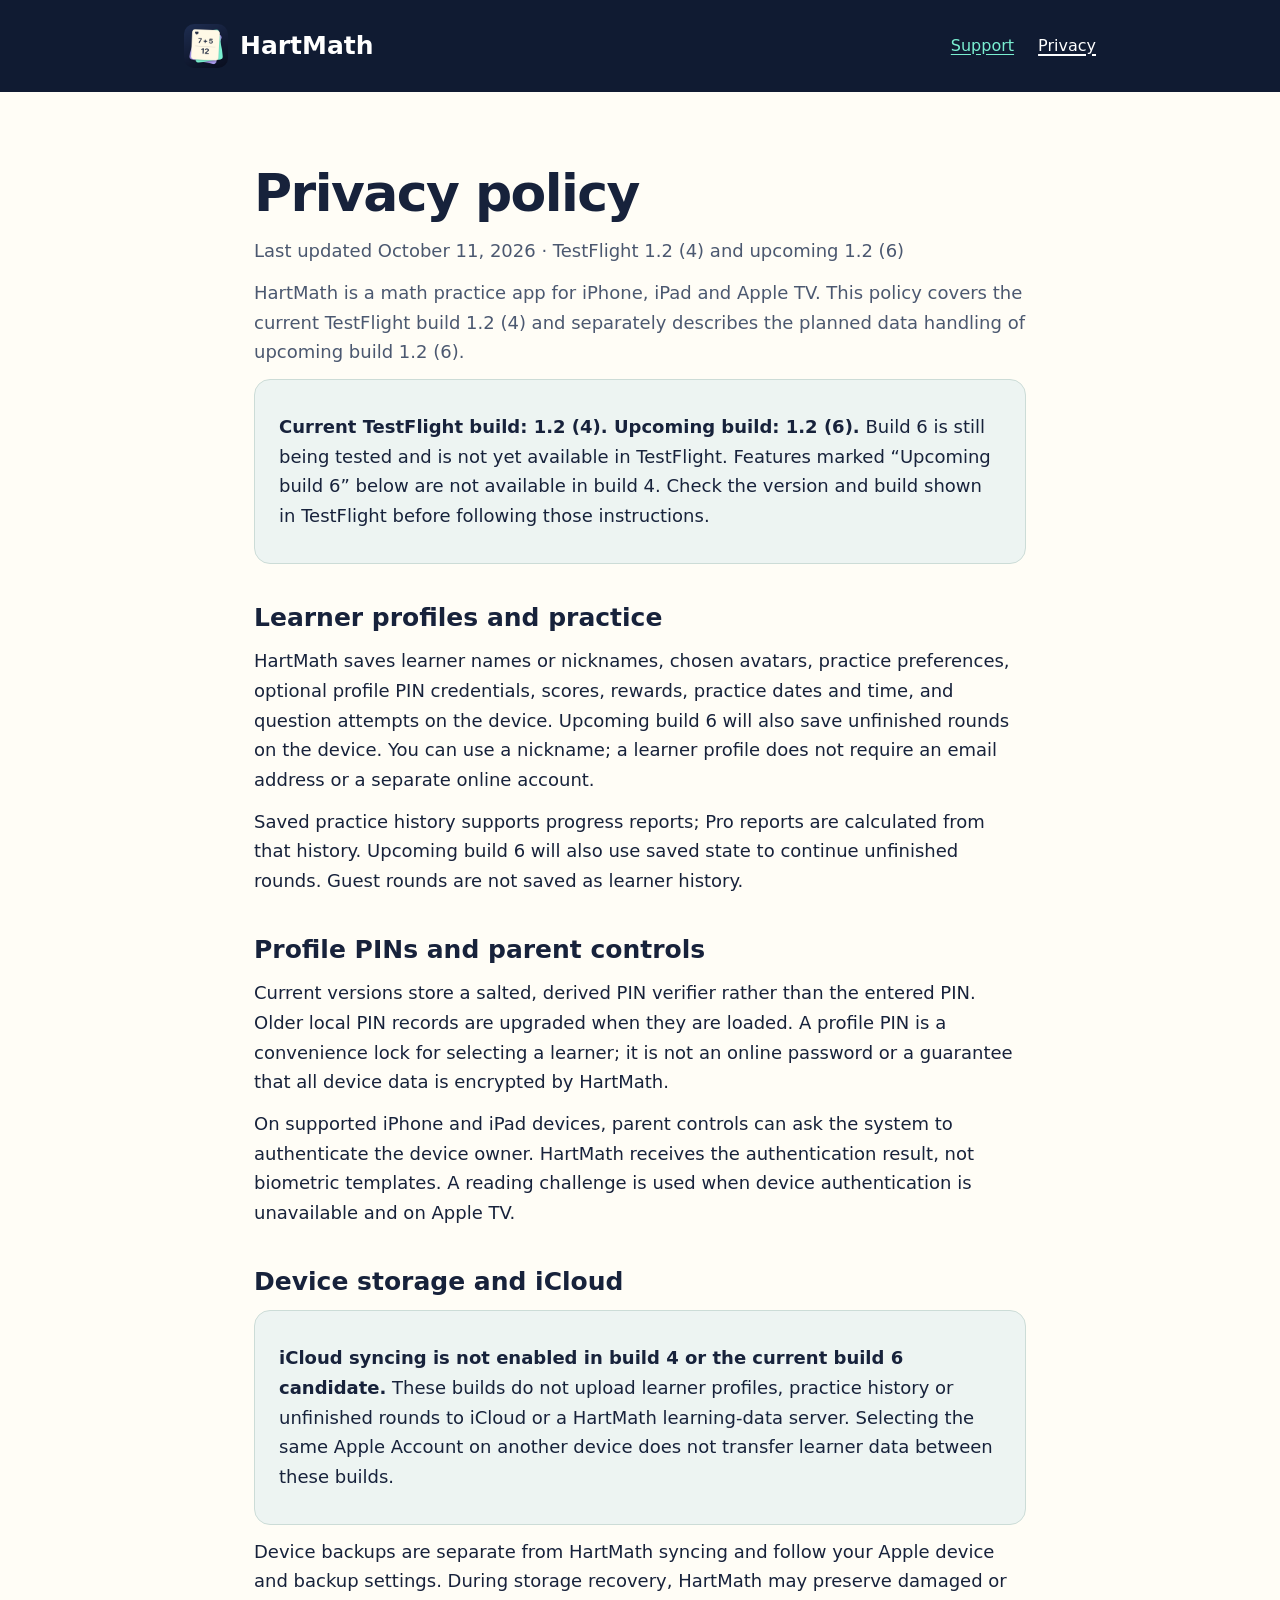
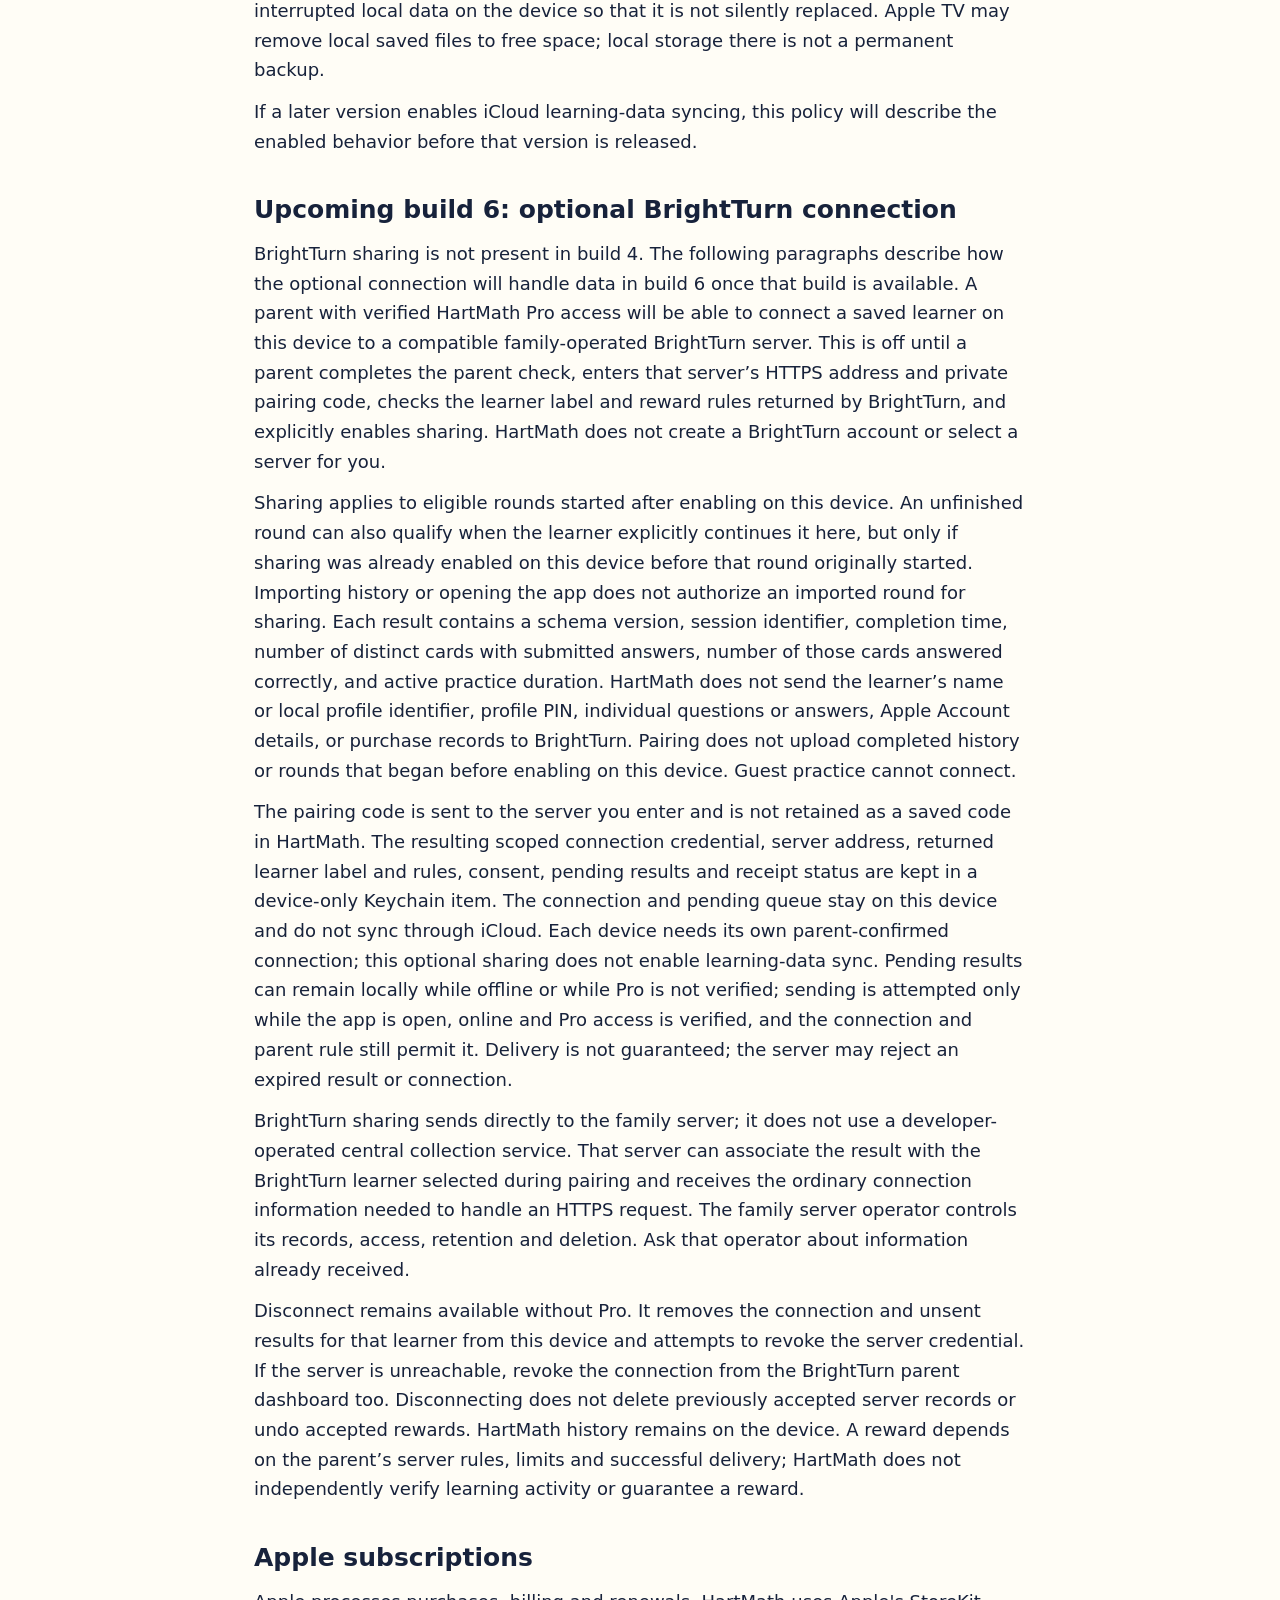
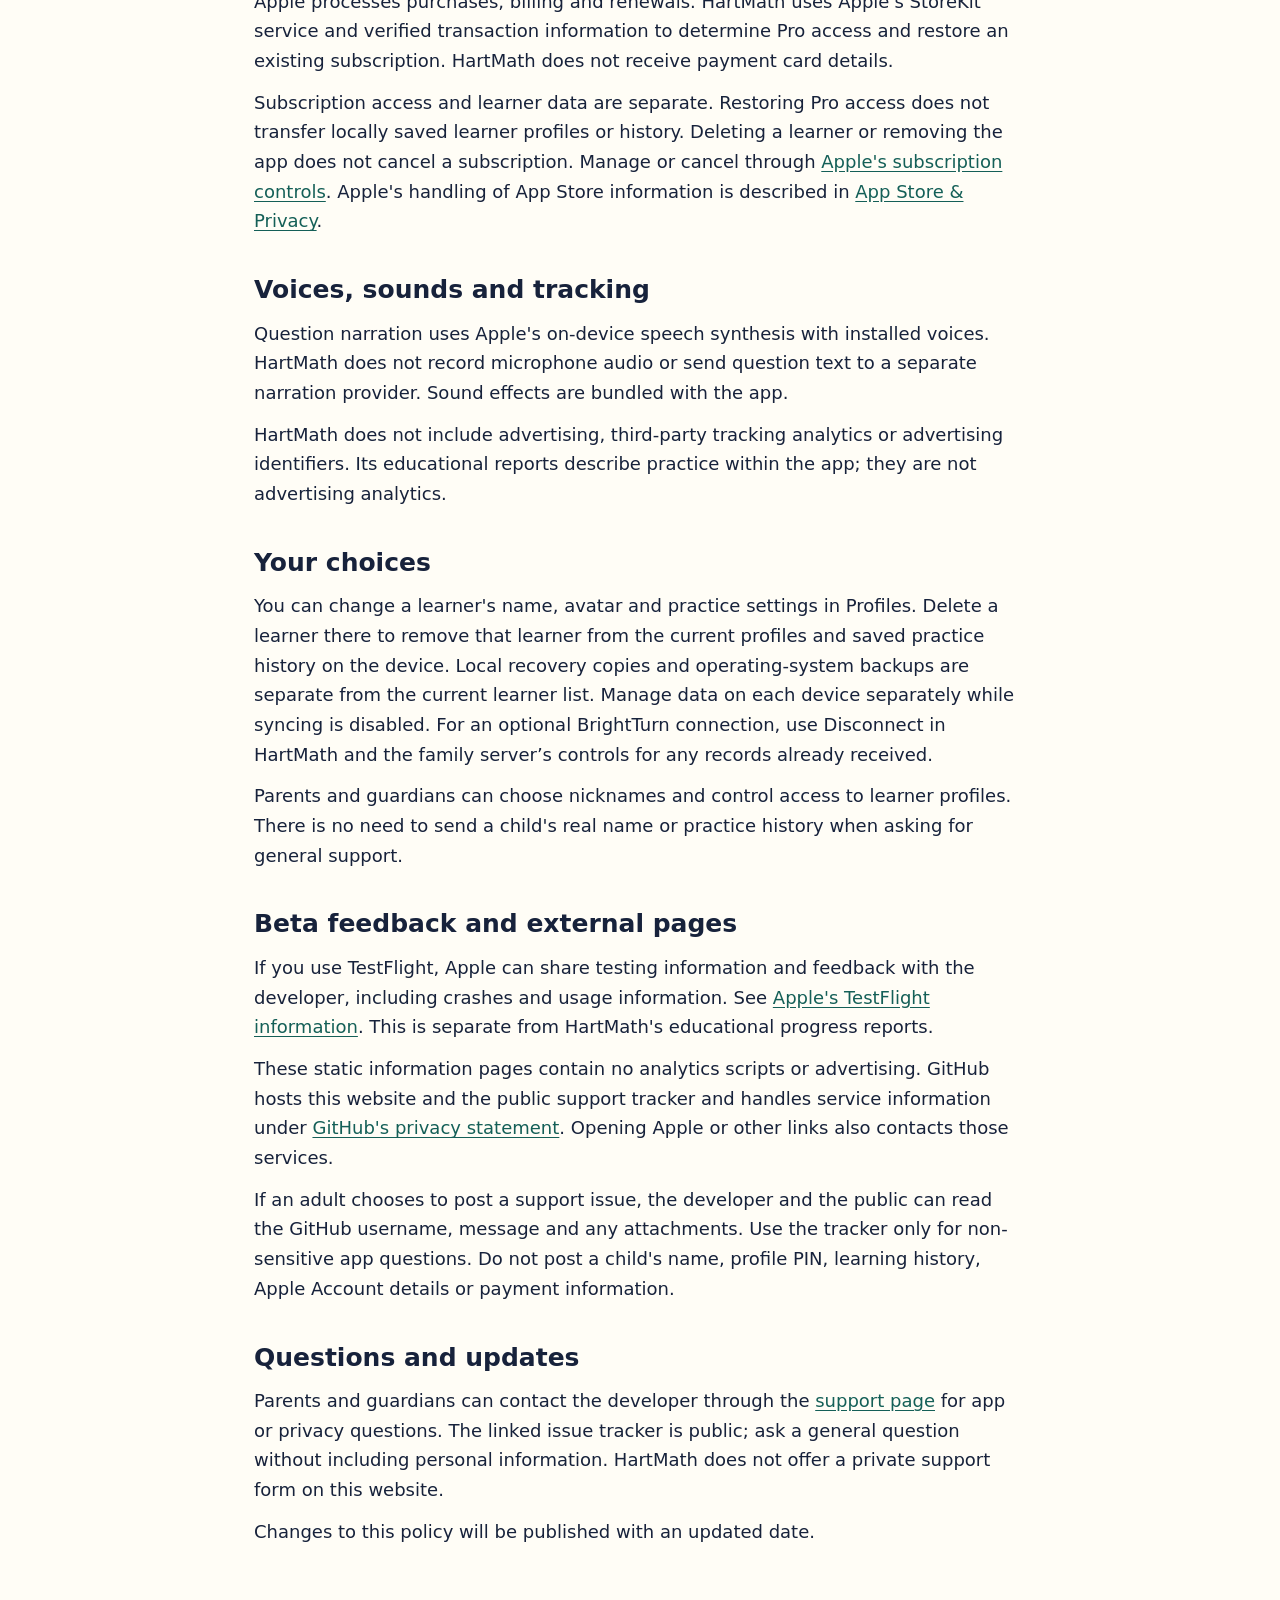
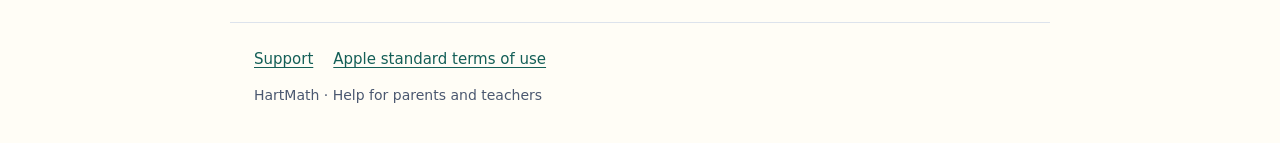
==== privacy/index.html @ 678c3671 "Document upcoming learning features and family BrightTurn sharing" ====
<!doctype html>
<html lang="en">
<head>
  <meta charset="utf-8">
  <meta name="viewport" content="width=device-width, initial-scale=1">
  <meta name="description" content="How HartMath handles learner profiles, practice history, optional profile PINs, Apple subscriptions, optional BrightTurn sharing and narration.">
  <title>Privacy policy · HartMath</title>
  <link rel="canonical" href="https://nahart86.github.io/HartMath-Support/privacy/">
  <link rel="stylesheet" href="../styles.css">
  <link rel="icon" href="../assets/hartmath-logo.png">
</head>
<body>
  <a class="skip" href="#main">Skip to content</a>
  <header><div class="header-inner">
    <a class="brand" href="../" aria-label="HartMath help home"><img src="../assets/hartmath-logo.png" alt="" width="44" height="44"><span>HartMath</span></a>
    <nav aria-label="Information"><a href="../support/">Support</a><a href="../privacy/" aria-current="page">Privacy</a></nav>
  </div></header>
  <main id="main">
    <h1>Privacy policy</h1>
    <p class="date">Last updated October 11, 2026 · TestFlight 1.2 (4) and upcoming 1.2 (6)</p>
    <p class="lede">HartMath is a math practice app for iPhone, iPad and Apple TV. This policy covers the current TestFlight build 1.2 (4) and separately describes the planned data handling of upcoming build 1.2 (6).</p>
    <div class="notice"><p><strong>Current TestFlight build: 1.2 (4). Upcoming build: 1.2 (6).</strong> Build 6 is still being tested and is not yet available in TestFlight. Features marked “Upcoming build 6” below are not available in build 4. Check the version and build shown in TestFlight before following those instructions.</p></div>

    <h2>Learner profiles and practice</h2>
    <p>HartMath saves learner names or nicknames, chosen avatars, practice preferences, optional profile PIN credentials, scores, rewards, practice dates and time, and question attempts on the device. Upcoming build 6 will also save unfinished rounds on the device. You can use a nickname; a learner profile does not require an email address or a separate online account.</p>
    <p>Saved practice history supports progress reports; Pro reports are calculated from that history. Upcoming build 6 will also use saved state to continue unfinished rounds. Guest rounds are not saved as learner history.</p>

    <h2>Profile PINs and parent controls</h2>
    <p>Current versions store a salted, derived PIN verifier rather than the entered PIN. Older local PIN records are upgraded when they are loaded. A profile PIN is a convenience lock for selecting a learner; it is not an online password or a guarantee that all device data is encrypted by HartMath.</p>
    <p>On supported iPhone and iPad devices, parent controls can ask the system to authenticate the device owner. HartMath receives the authentication result, not biometric templates. A reading challenge is used when device authentication is unavailable and on Apple TV.</p>

    <h2>Device storage and iCloud</h2>
    <div class="notice"><p><strong>iCloud syncing is not enabled in build 4 or the current build 6 candidate.</strong> These builds do not upload learner profiles, practice history or unfinished rounds to iCloud or a HartMath learning-data server. Selecting the same Apple Account on another device does not transfer learner data between these builds.</p></div>
    <p>Device backups are separate from HartMath syncing and follow your Apple device and backup settings. During storage recovery, HartMath may preserve damaged or interrupted local data on the device so that it is not silently replaced. Apple TV may remove local saved files to free space; local storage there is not a permanent backup.</p>
    <p>If a later version enables iCloud learning-data syncing, this policy will describe the enabled behavior before that version is released.</p>

    <h2>Upcoming build 6: optional BrightTurn connection</h2>
    <p>BrightTurn sharing is not present in build 4. The following paragraphs describe how the optional connection will handle data in build 6 once that build is available. A parent with verified HartMath Pro access will be able to connect a saved learner on this device to a compatible family-operated BrightTurn server. This is off until a parent completes the parent check, enters that server’s HTTPS address and private pairing code, checks the learner label and reward rules returned by BrightTurn, and explicitly enables sharing. HartMath does not create a BrightTurn account or select a server for you.</p>
    <p>Sharing applies to eligible rounds started after enabling on this device. An unfinished round can also qualify when the learner explicitly continues it here, but only if sharing was already enabled on this device before that round originally started. Importing history or opening the app does not authorize an imported round for sharing. Each result contains a schema version, session identifier, completion time, number of distinct cards with submitted answers, number of those cards answered correctly, and active practice duration. HartMath does not send the learner’s name or local profile identifier, profile PIN, individual questions or answers, Apple Account details, or purchase records to BrightTurn. Pairing does not upload completed history or rounds that began before enabling on this device. Guest practice cannot connect.</p>
    <p>The pairing code is sent to the server you enter and is not retained as a saved code in HartMath. The resulting scoped connection credential, server address, returned learner label and rules, consent, pending results and receipt status are kept in a device-only Keychain item. The connection and pending queue stay on this device and do not sync through iCloud. Each device needs its own parent-confirmed connection; this optional sharing does not enable learning-data sync. Pending results can remain locally while offline or while Pro is not verified; sending is attempted only while the app is open, online and Pro access is verified, and the connection and parent rule still permit it. Delivery is not guaranteed; the server may reject an expired result or connection.</p>
    <p>BrightTurn sharing sends directly to the family server; it does not use a developer-operated central collection service. That server can associate the result with the BrightTurn learner selected during pairing and receives the ordinary connection information needed to handle an HTTPS request. The family server operator controls its records, access, retention and deletion. Ask that operator about information already received.</p>
    <p>Disconnect remains available without Pro. It removes the connection and unsent results for that learner from this device and attempts to revoke the server credential. If the server is unreachable, revoke the connection from the BrightTurn parent dashboard too. Disconnecting does not delete previously accepted server records or undo accepted rewards. HartMath history remains on the device. A reward depends on the parent’s server rules, limits and successful delivery; HartMath does not independently verify learning activity or guarantee a reward.</p>

    <h2>Apple subscriptions</h2>
    <p>Apple processes purchases, billing and renewals. HartMath uses Apple's StoreKit service and verified transaction information to determine Pro access and restore an existing subscription. HartMath does not receive payment card details.</p>
    <p>Subscription access and learner data are separate. Restoring Pro access does not transfer locally saved learner profiles or history. Deleting a learner or removing the app does not cancel a subscription. Manage or cancel through <a href="https://support.apple.com/en-us/118428">Apple's subscription controls</a>. Apple's handling of App Store information is described in <a href="https://www.apple.com/legal/privacy/data/en/app-store/">App Store &amp; Privacy</a>.</p>

    <h2>Voices, sounds and tracking</h2>
    <p>Question narration uses Apple's on-device speech synthesis with installed voices. HartMath does not record microphone audio or send question text to a separate narration provider. Sound effects are bundled with the app.</p>
    <p>HartMath does not include advertising, third-party tracking analytics or advertising identifiers. Its educational reports describe practice within the app; they are not advertising analytics.</p>

    <h2>Your choices</h2>
    <p>You can change a learner's name, avatar and practice settings in Profiles. Delete a learner there to remove that learner from the current profiles and saved practice history on the device. Local recovery copies and operating-system backups are separate from the current learner list. Manage data on each device separately while syncing is disabled. For an optional BrightTurn connection, use Disconnect in HartMath and the family server’s controls for any records already received.</p>
    <p>Parents and guardians can choose nicknames and control access to learner profiles. There is no need to send a child's real name or practice history when asking for general support.</p>

    <h2>Beta feedback and external pages</h2>
    <p>If you use TestFlight, Apple can share testing information and feedback with the developer, including crashes and usage information. See <a href="https://testflight.apple.com/">Apple's TestFlight information</a>. This is separate from HartMath's educational progress reports.</p>
    <p>These static information pages contain no analytics scripts or advertising. GitHub hosts this website and the public support tracker and handles service information under <a href="https://docs.github.com/en/site-policy/privacy-policies/github-general-privacy-statement">GitHub's privacy statement</a>. Opening Apple or other links also contacts those services.</p>
    <p>If an adult chooses to post a support issue, the developer and the public can read the GitHub username, message and any attachments. Use the tracker only for non-sensitive app questions. Do not post a child's name, profile PIN, learning history, Apple Account details or payment information.</p>

    <h2>Questions and updates</h2>
    <p>Parents and guardians can contact the developer through the <a href="../support/#contact">support page</a> for app or privacy questions. The linked issue tracker is public; ask a general question without including personal information. HartMath does not offer a private support form on this website.</p>
    <p>Changes to this policy will be published with an updated date.</p>
  </main>
  <footer><a href="../support/">Support</a><a href="https://www.apple.com/legal/internet-services/itunes/dev/stdeula/">Apple standard terms of use</a><p>HartMath · Help for parents and teachers</p></footer>
</body>
</html>
---- styles.css ----
:root{color-scheme:light;--ink:#17223b;--muted:#4b5870;--paper:#fffdf6;--line:#dde3ec;--navy:#101b32;--mint:#7aefd1}
*{box-sizing:border-box}body{margin:0;background:var(--paper);color:var(--ink);font:18px/1.65 system-ui,-apple-system,BlinkMacSystemFont,"Segoe UI",sans-serif}a{color:#145f57;text-underline-offset:.18em}a:hover{text-decoration-thickness:2px}a:focus-visible{outline:3px solid #7250b4;outline-offset:5px;border-radius:3px}.skip{position:absolute;left:1rem;top:-6rem}.skip:focus{top:1rem;z-index:2;background:white;padding:.7rem}header{background:var(--navy);color:white}.header-inner{max-width:960px;margin:auto;padding:24px;display:flex;align-items:center;justify-content:space-between;gap:24px;flex-wrap:wrap}.brand{display:inline-flex;align-items:center;gap:12px;color:white;text-decoration:none;font-weight:750;font-size:25px}.brand img{width:44px;height:44px;border-radius:10px}nav{display:flex;gap:24px}nav a{color:var(--mint);font-size:16px}main{max-width:820px;margin:auto;padding:40px 24px 64px}.date,.lede{color:var(--muted)}h1{font-size:clamp(34px,7vw,52px);line-height:1.12;letter-spacing:-.03em;margin:32px 0 14px}h2{font-size:25px;line-height:1.3;margin:38px 0 12px}h3{font-size:20px;line-height:1.4;margin:28px 0 10px}p{margin:12px 0}li{margin:8px 0}ul,ol{padding-left:24px}.notice{padding:20px 24px;background:#edf4f2;border:1px solid #ccdcd7;border-radius:16px}.contact{border:1px solid #ccdcd7;background:#edf4f2;padding:24px;border-radius:18px;margin:32px 0 40px;scroll-margin-top:24px}.contact h2{margin-top:0}footer{border-top:1px solid var(--line);max-width:820px;margin:auto;padding:24px;color:var(--muted);font-size:15px}footer a{margin-right:20px}@media(max-width:500px){body{font-size:17px}.header-inner{padding:20px}main{padding:24px 20px 48px}nav{gap:18px}.notice,.contact{padding:16px}h2{font-size:23px}}@media print{header,nav,.skip{display:none}body{background:white;color:black}main{padding:0;max-width:none}a{color:black}.draft{border:2px solid black}h2{break-after:avoid}p,li{orphans:3;widows:3}}

.eyebrow{text-transform:uppercase;letter-spacing:.1em;font-size:13px;font-weight:750;color:#36665e;margin:0 0 12px}.button{display:inline-block;background:#145f57;color:#fff;text-decoration:none;font-weight:650;padding:12px 18px;border-radius:12px}.button:hover{background:#0a4a43}.card-grid{display:grid;grid-template-columns:repeat(2,minmax(0,1fr));gap:20px;margin:36px 0}.link-card{display:flex;flex-direction:column;gap:14px;border:1px solid var(--line);border-radius:20px;padding:24px;background:#fff;color:var(--ink);text-decoration:none}.link-card:hover{border-color:#145f57;box-shadow:0 4px 18px #101b320a}.card-title{font-size:25px;line-height:1.2;font-weight:750}.card-link{margin-top:auto;color:#145f57;font-weight:650}.notice h2{margin-top:0}footer p{font-size:14px}nav a[aria-current=page]{color:#fff;text-decoration-thickness:2px}@media(max-width:600px){.card-grid{grid-template-columns:1fr}.card-title{font-size:23px}.brand{font-size:23px}.link-card{padding:22px}}
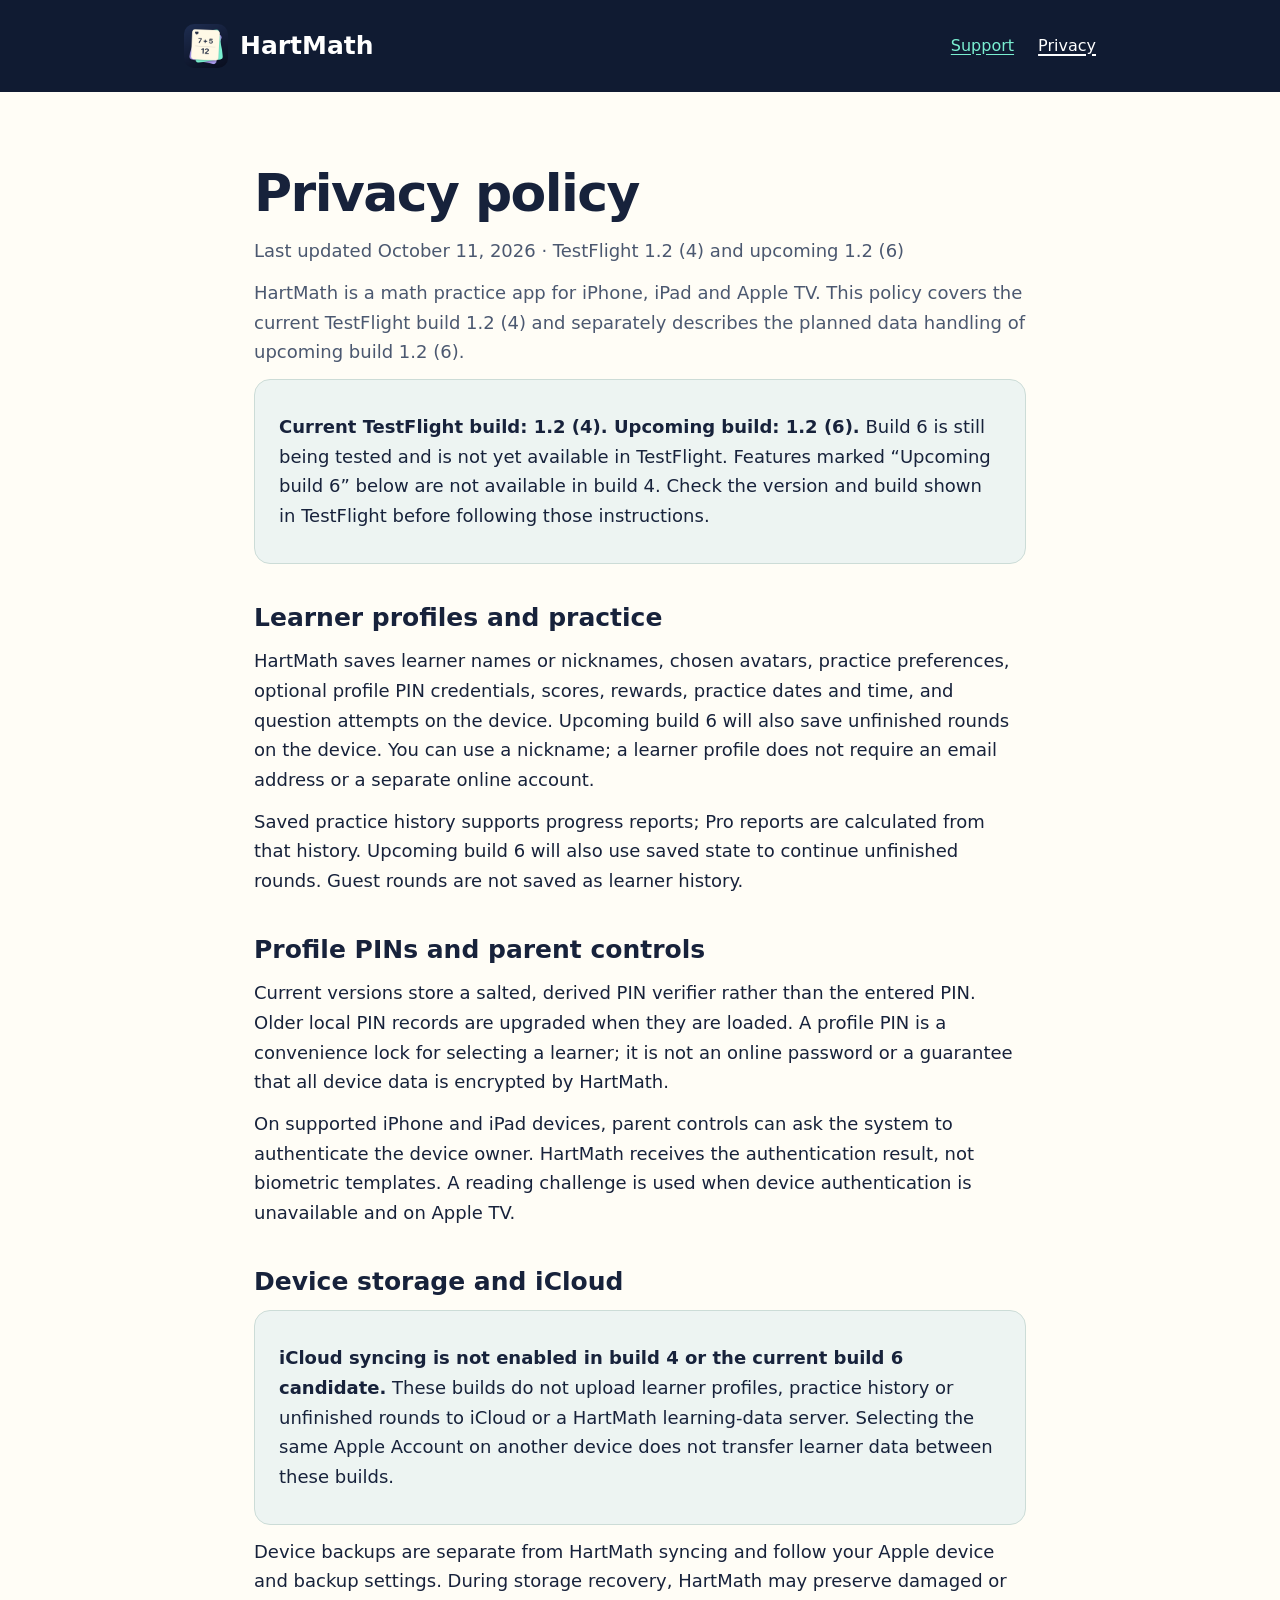
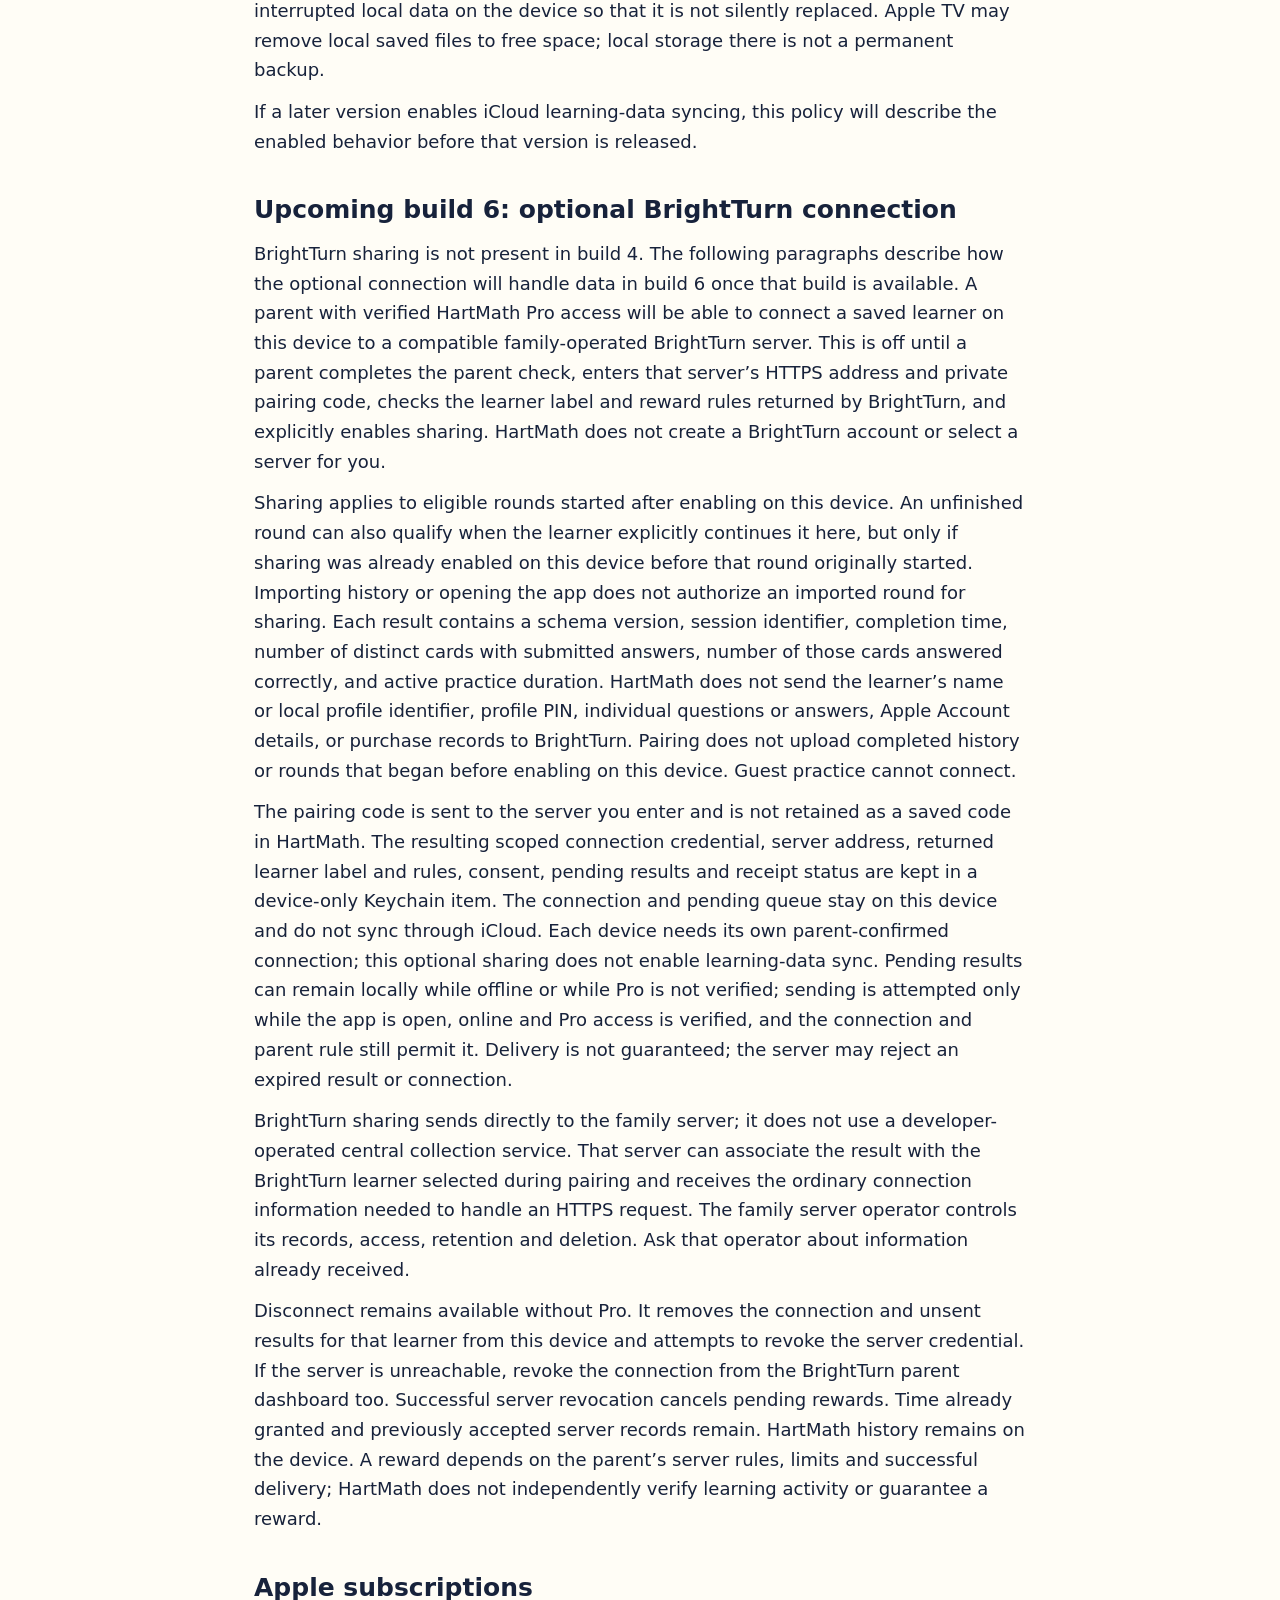
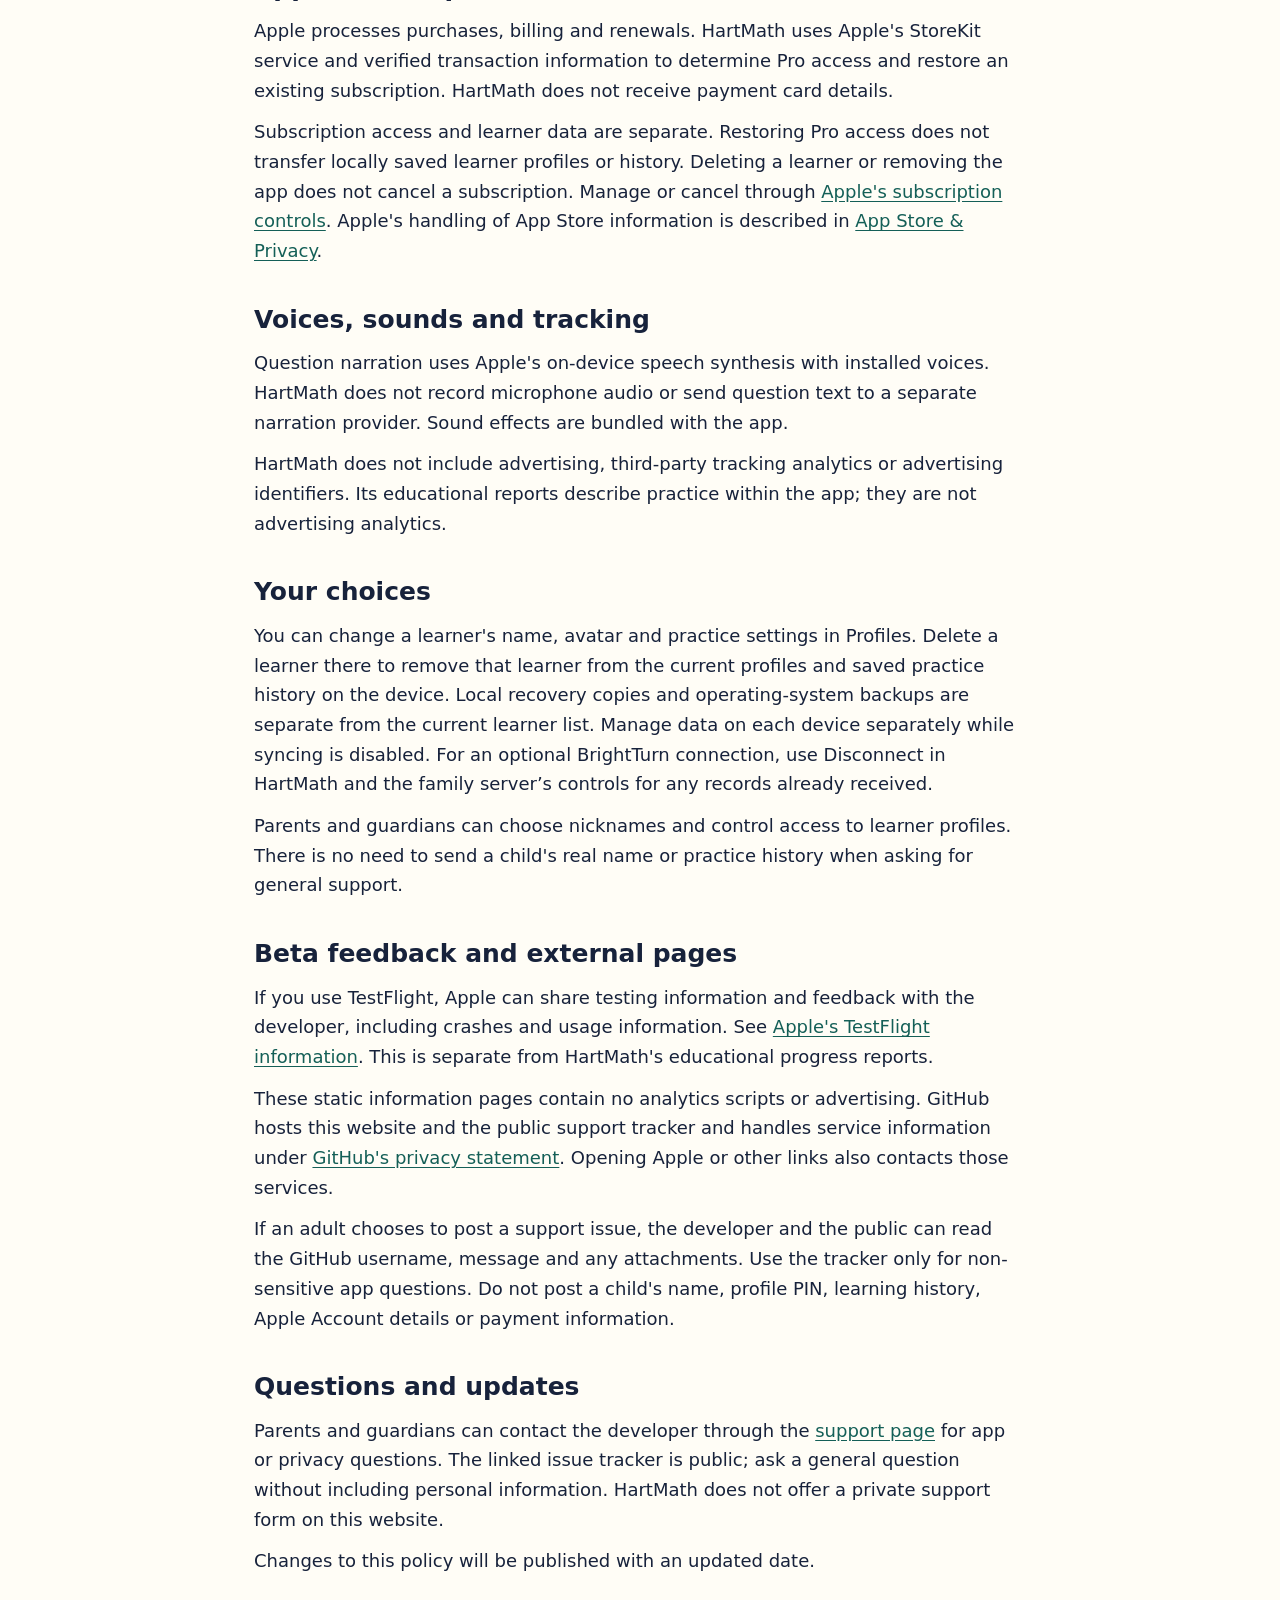
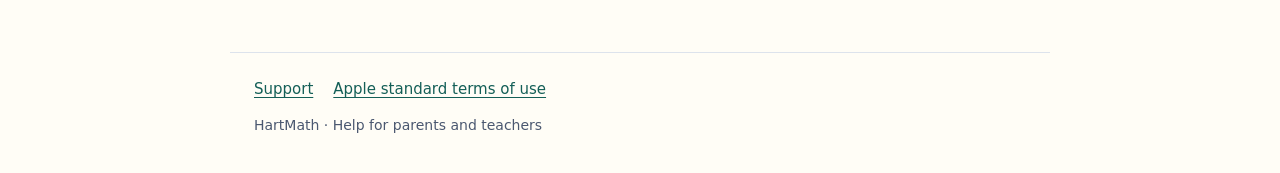
==== commit c60be086: "Clarify pending reward cancellation and retained history" ====
--- a/privacy/index.html
+++ b/privacy/index.html
@@ -39,7 +39,7 @@
     <p>Sharing applies to eligible rounds started after enabling on this device. An unfinished round can also qualify when the learner explicitly continues it here, but only if sharing was already enabled on this device before that round originally started. Importing history or opening the app does not authorize an imported round for sharing. Each result contains a schema version, session identifier, completion time, number of distinct cards with submitted answers, number of those cards answered correctly, and active practice duration. HartMath does not send the learner’s name or local profile identifier, profile PIN, individual questions or answers, Apple Account details, or purchase records to BrightTurn. Pairing does not upload completed history or rounds that began before enabling on this device. Guest practice cannot connect.</p>
     <p>The pairing code is sent to the server you enter and is not retained as a saved code in HartMath. The resulting scoped connection credential, server address, returned learner label and rules, consent, pending results and receipt status are kept in a device-only Keychain item. The connection and pending queue stay on this device and do not sync through iCloud. Each device needs its own parent-confirmed connection; this optional sharing does not enable learning-data sync. Pending results can remain locally while offline or while Pro is not verified; sending is attempted only while the app is open, online and Pro access is verified, and the connection and parent rule still permit it. Delivery is not guaranteed; the server may reject an expired result or connection.</p>
     <p>BrightTurn sharing sends directly to the family server; it does not use a developer-operated central collection service. That server can associate the result with the BrightTurn learner selected during pairing and receives the ordinary connection information needed to handle an HTTPS request. The family server operator controls its records, access, retention and deletion. Ask that operator about information already received.</p>
-    <p>Disconnect remains available without Pro. It removes the connection and unsent results for that learner from this device and attempts to revoke the server credential. If the server is unreachable, revoke the connection from the BrightTurn parent dashboard too. Disconnecting does not delete previously accepted server records or undo accepted rewards. HartMath history remains on the device. A reward depends on the parent’s server rules, limits and successful delivery; HartMath does not independently verify learning activity or guarantee a reward.</p>
+    <p>Disconnect remains available without Pro. It removes the connection and unsent results for that learner from this device and attempts to revoke the server credential. If the server is unreachable, revoke the connection from the BrightTurn parent dashboard too. Successful server revocation cancels pending rewards. Time already granted and previously accepted server records remain. HartMath history remains on the device. A reward depends on the parent’s server rules, limits and successful delivery; HartMath does not independently verify learning activity or guarantee a reward.</p>
 
     <h2>Apple subscriptions</h2>
     <p>Apple processes purchases, billing and renewals. HartMath uses Apple's StoreKit service and verified transaction information to determine Pro access and restore an existing subscription. HartMath does not receive payment card details.</p>
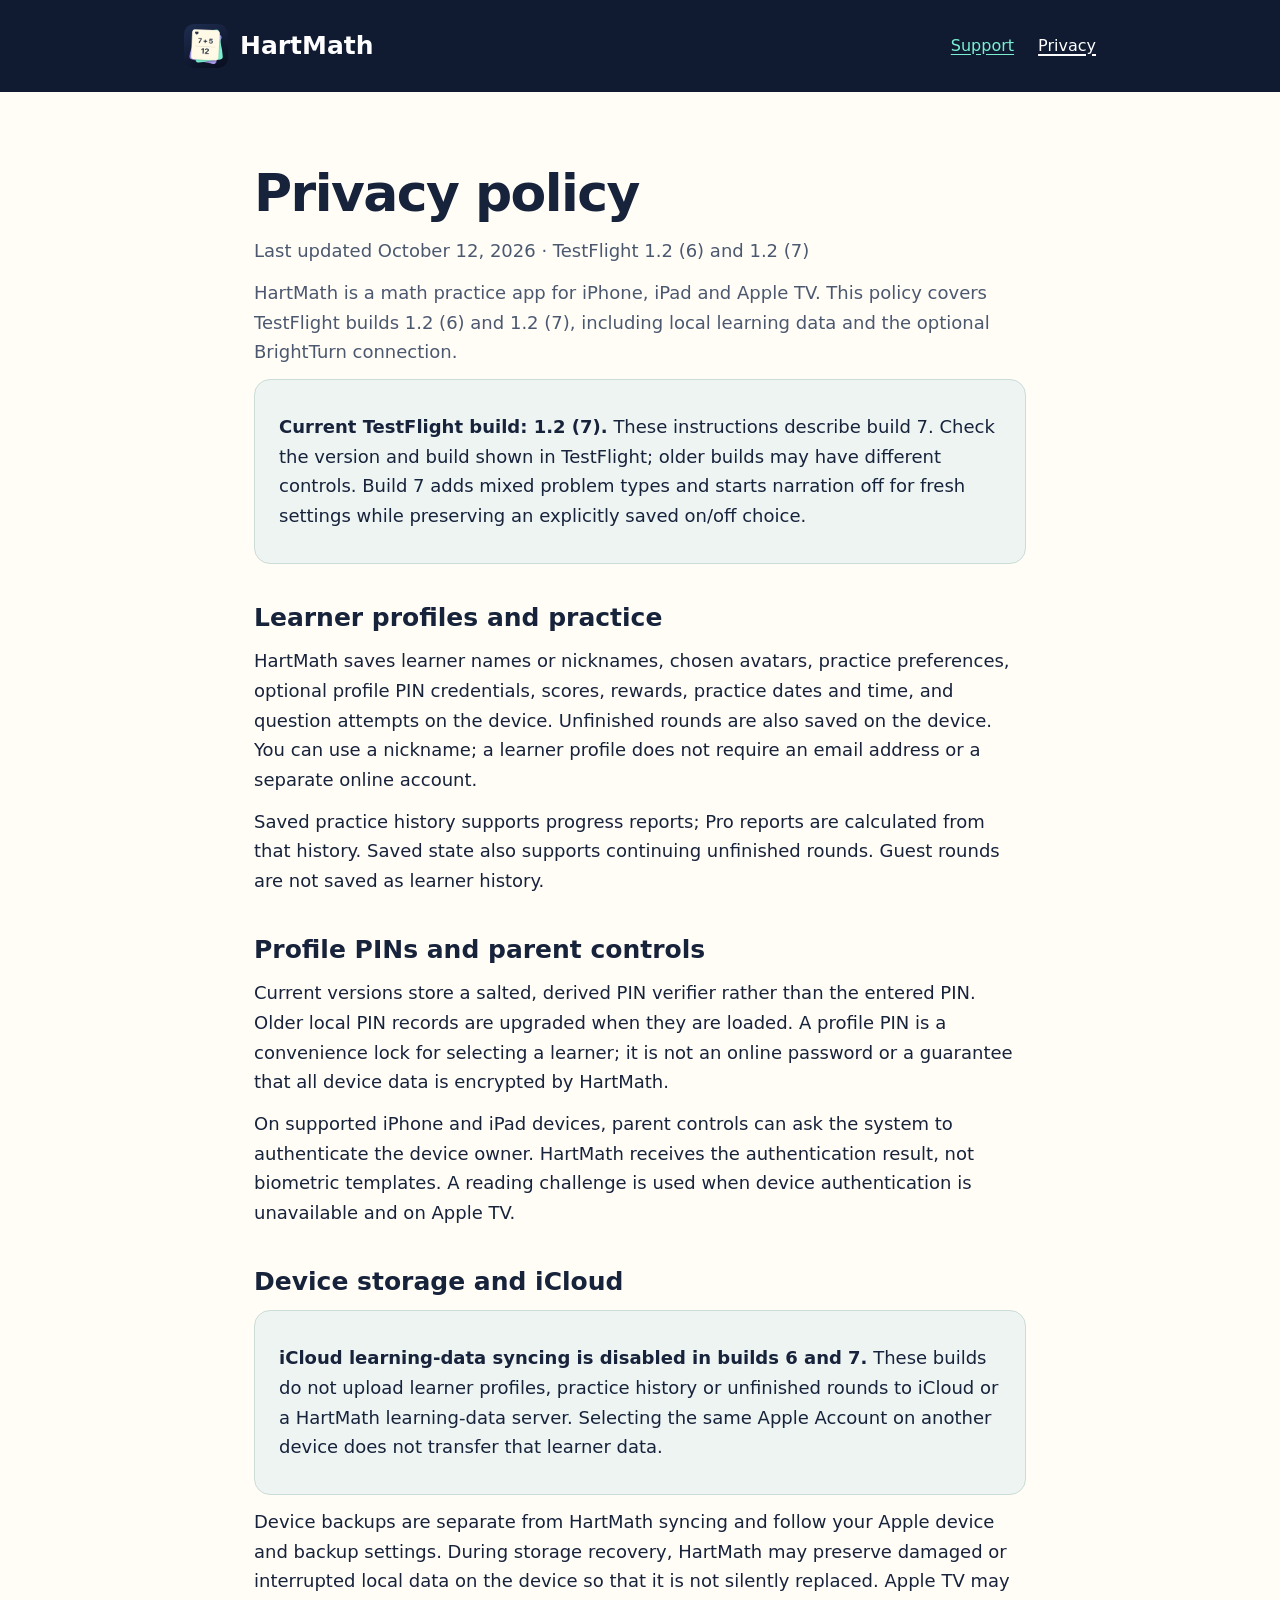
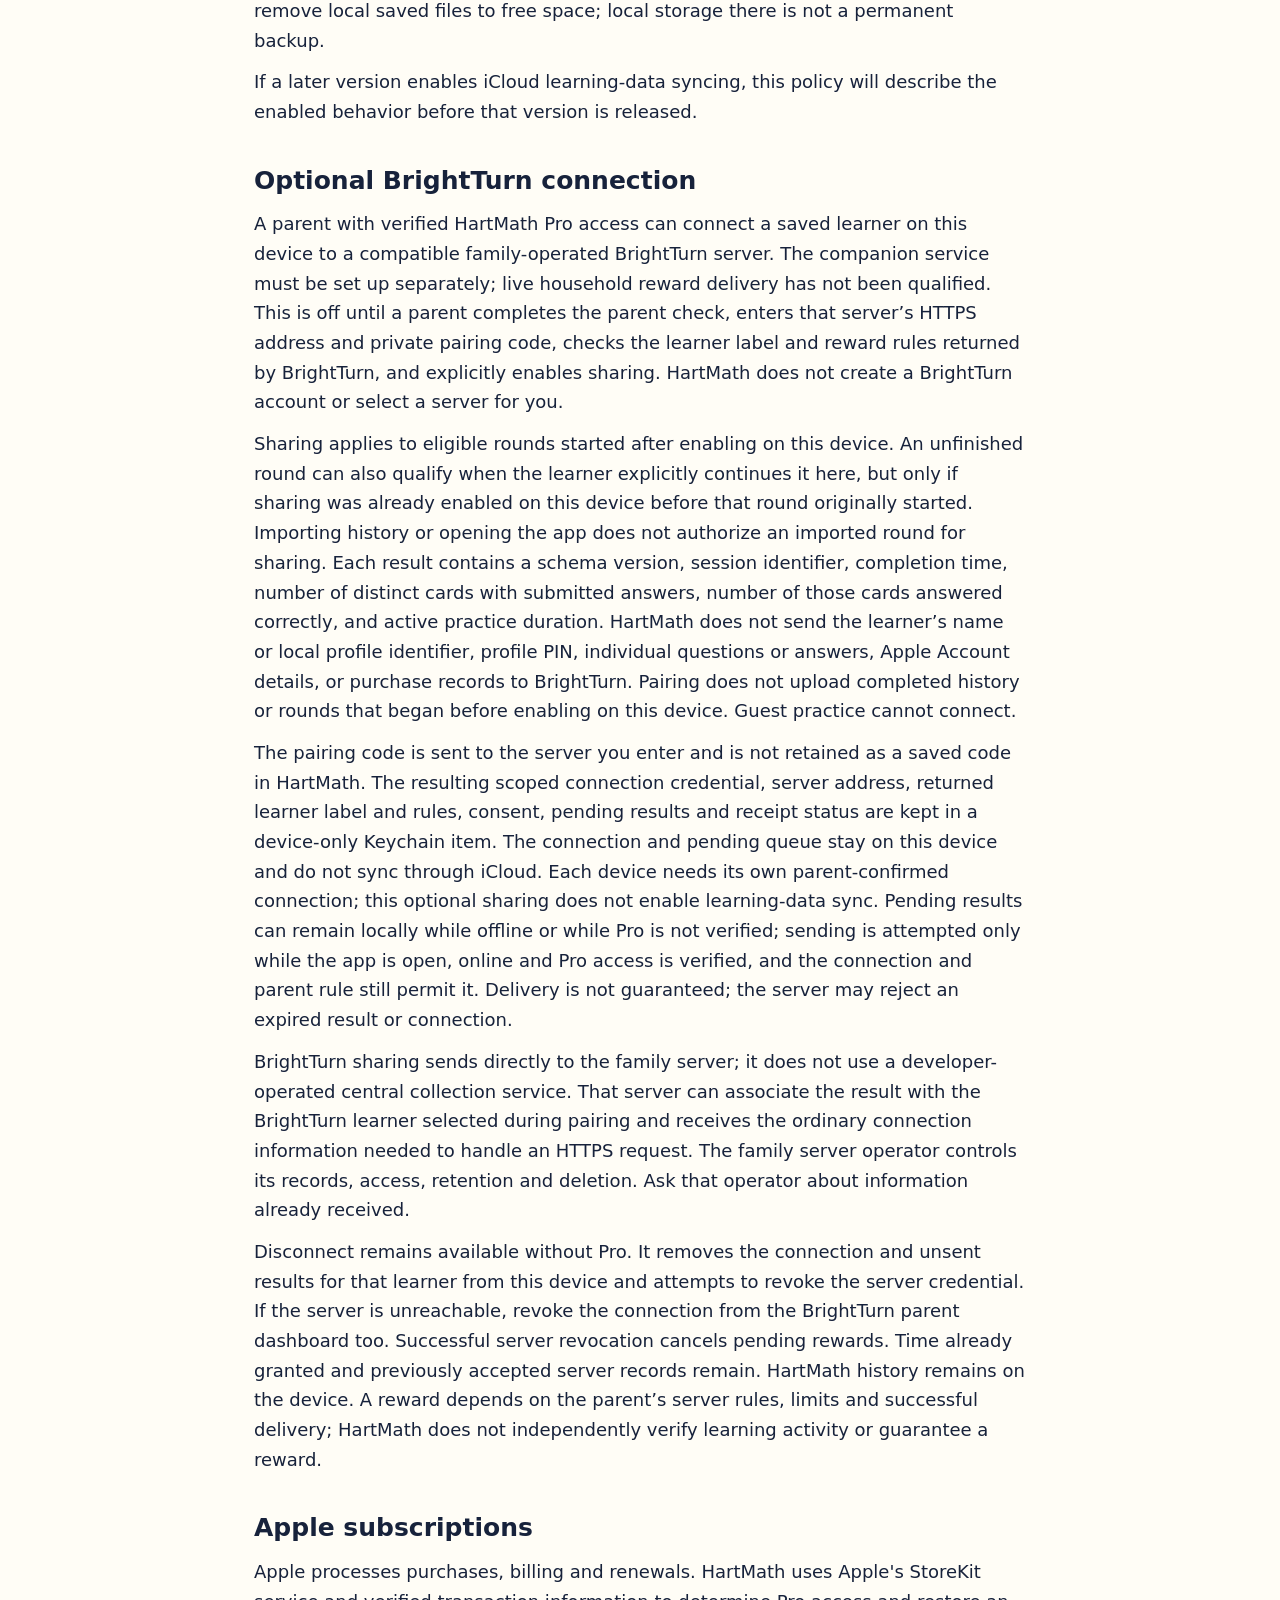
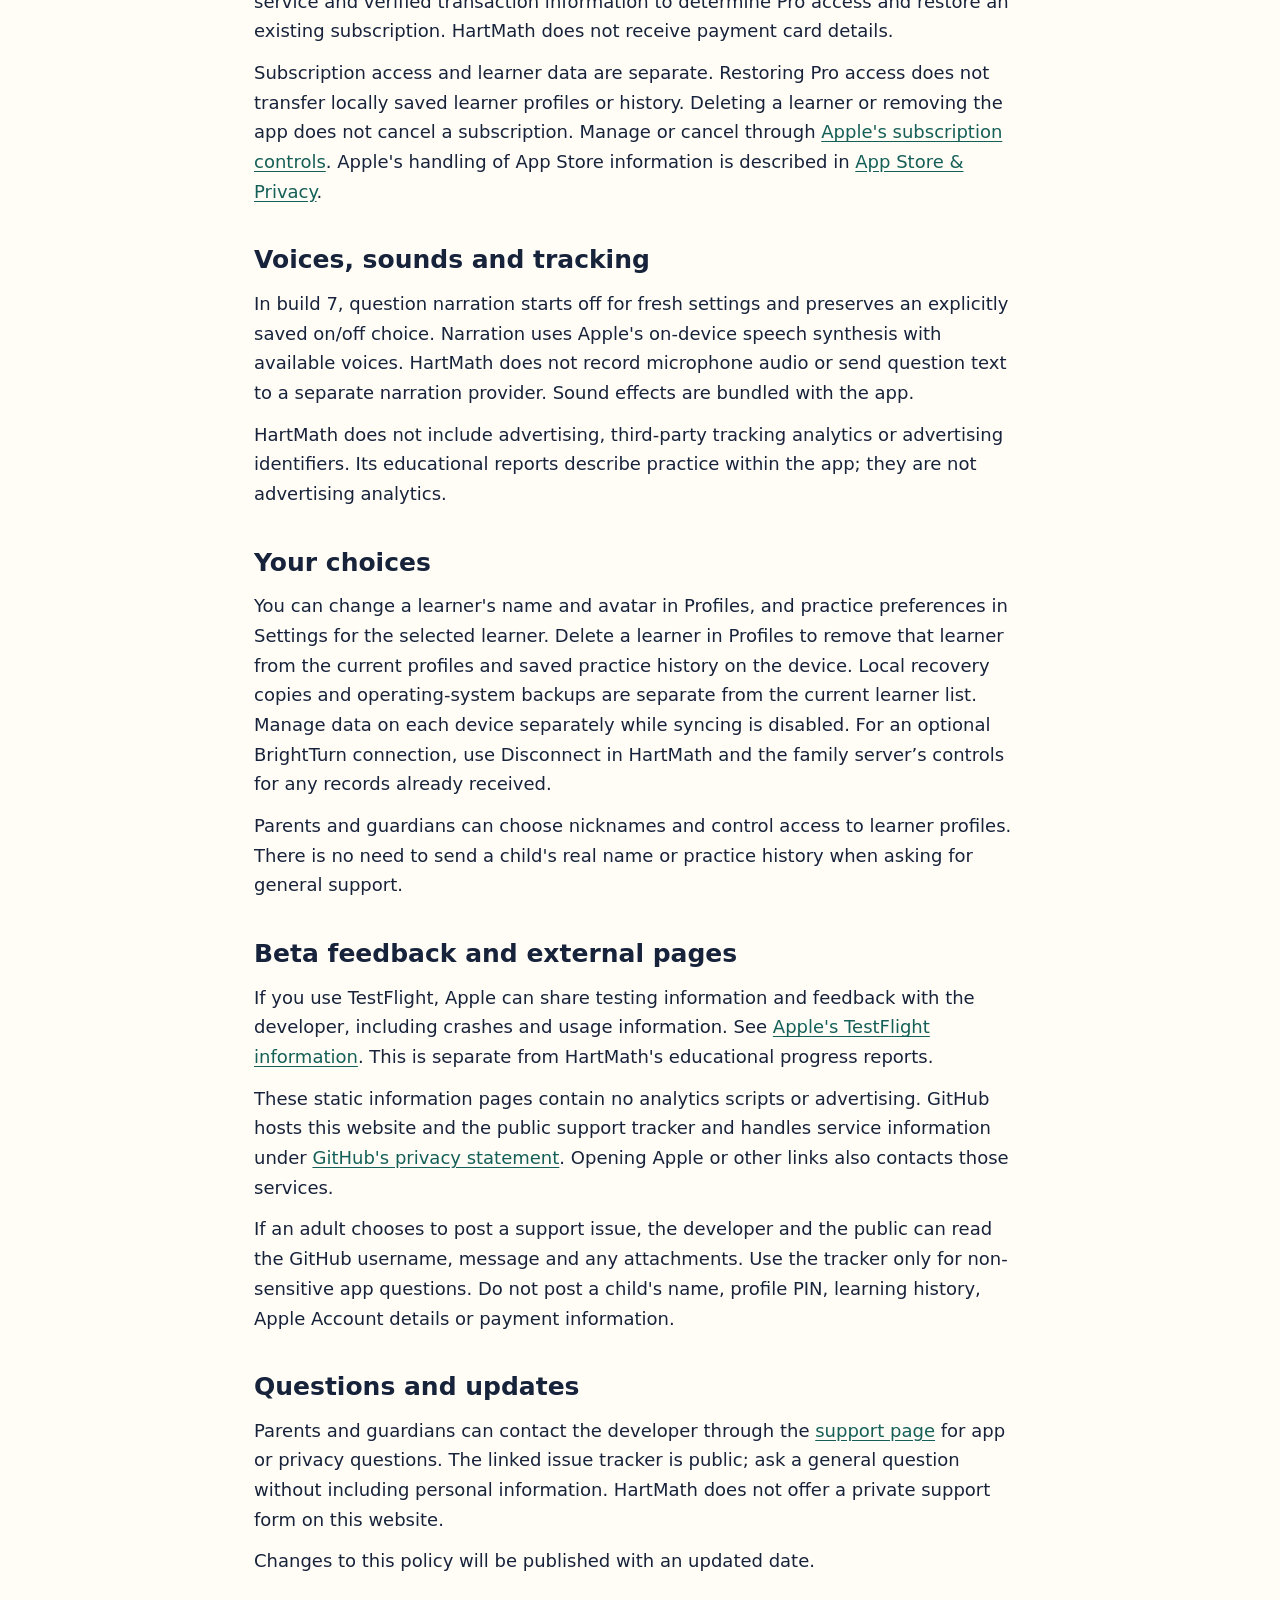
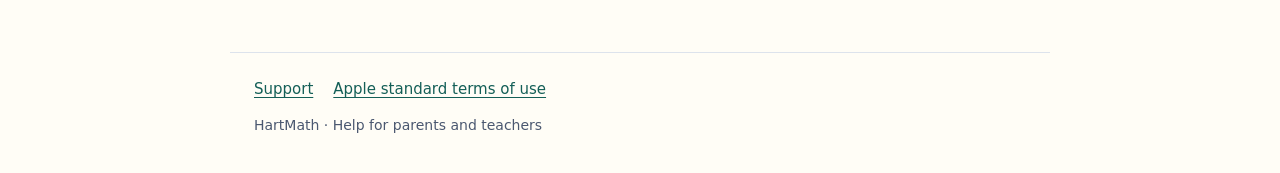
==== commit e4718297: "Update support and privacy for HartMath build 7" ====
--- a/privacy/index.html
+++ b/privacy/index.html
@@ -17,25 +17,25 @@
   </div></header>
   <main id="main">
     <h1>Privacy policy</h1>
-    <p class="date">Last updated October 11, 2026 · TestFlight 1.2 (4) and upcoming 1.2 (6)</p>
-    <p class="lede">HartMath is a math practice app for iPhone, iPad and Apple TV. This policy covers the current TestFlight build 1.2 (4) and separately describes the planned data handling of upcoming build 1.2 (6).</p>
-    <div class="notice"><p><strong>Current TestFlight build: 1.2 (4). Upcoming build: 1.2 (6).</strong> Build 6 is still being tested and is not yet available in TestFlight. Features marked “Upcoming build 6” below are not available in build 4. Check the version and build shown in TestFlight before following those instructions.</p></div>
+    <p class="date">Last updated October 12, 2026 · TestFlight 1.2 (6) and 1.2 (7)</p>
+    <p class="lede">HartMath is a math practice app for iPhone, iPad and Apple TV. This policy covers TestFlight builds 1.2 (6) and 1.2 (7), including local learning data and the optional BrightTurn connection.</p>
+    <div class="notice"><p><strong>Current TestFlight build: 1.2 (7).</strong> These instructions describe build 7. Check the version and build shown in TestFlight; older builds may have different controls. Build 7 adds mixed problem types and starts narration off for fresh settings while preserving an explicitly saved on/off choice.</p></div>
 
     <h2>Learner profiles and practice</h2>
-    <p>HartMath saves learner names or nicknames, chosen avatars, practice preferences, optional profile PIN credentials, scores, rewards, practice dates and time, and question attempts on the device. Upcoming build 6 will also save unfinished rounds on the device. You can use a nickname; a learner profile does not require an email address or a separate online account.</p>
-    <p>Saved practice history supports progress reports; Pro reports are calculated from that history. Upcoming build 6 will also use saved state to continue unfinished rounds. Guest rounds are not saved as learner history.</p>
+    <p>HartMath saves learner names or nicknames, chosen avatars, practice preferences, optional profile PIN credentials, scores, rewards, practice dates and time, and question attempts on the device. Unfinished rounds are also saved on the device. You can use a nickname; a learner profile does not require an email address or a separate online account.</p>
+    <p>Saved practice history supports progress reports; Pro reports are calculated from that history. Saved state also supports continuing unfinished rounds. Guest rounds are not saved as learner history.</p>
 
     <h2>Profile PINs and parent controls</h2>
     <p>Current versions store a salted, derived PIN verifier rather than the entered PIN. Older local PIN records are upgraded when they are loaded. A profile PIN is a convenience lock for selecting a learner; it is not an online password or a guarantee that all device data is encrypted by HartMath.</p>
     <p>On supported iPhone and iPad devices, parent controls can ask the system to authenticate the device owner. HartMath receives the authentication result, not biometric templates. A reading challenge is used when device authentication is unavailable and on Apple TV.</p>
 
     <h2>Device storage and iCloud</h2>
-    <div class="notice"><p><strong>iCloud syncing is not enabled in build 4 or the current build 6 candidate.</strong> These builds do not upload learner profiles, practice history or unfinished rounds to iCloud or a HartMath learning-data server. Selecting the same Apple Account on another device does not transfer learner data between these builds.</p></div>
+    <div class="notice"><p><strong>iCloud learning-data syncing is disabled in builds 6 and 7.</strong> These builds do not upload learner profiles, practice history or unfinished rounds to iCloud or a HartMath learning-data server. Selecting the same Apple Account on another device does not transfer that learner data.</p></div>
     <p>Device backups are separate from HartMath syncing and follow your Apple device and backup settings. During storage recovery, HartMath may preserve damaged or interrupted local data on the device so that it is not silently replaced. Apple TV may remove local saved files to free space; local storage there is not a permanent backup.</p>
     <p>If a later version enables iCloud learning-data syncing, this policy will describe the enabled behavior before that version is released.</p>
 
-    <h2>Upcoming build 6: optional BrightTurn connection</h2>
-    <p>BrightTurn sharing is not present in build 4. The following paragraphs describe how the optional connection will handle data in build 6 once that build is available. A parent with verified HartMath Pro access will be able to connect a saved learner on this device to a compatible family-operated BrightTurn server. This is off until a parent completes the parent check, enters that server’s HTTPS address and private pairing code, checks the learner label and reward rules returned by BrightTurn, and explicitly enables sharing. HartMath does not create a BrightTurn account or select a server for you.</p>
+    <h2>Optional BrightTurn connection</h2>
+    <p>A parent with verified HartMath Pro access can connect a saved learner on this device to a compatible family-operated BrightTurn server. The companion service must be set up separately; live household reward delivery has not been qualified. This is off until a parent completes the parent check, enters that server’s HTTPS address and private pairing code, checks the learner label and reward rules returned by BrightTurn, and explicitly enables sharing. HartMath does not create a BrightTurn account or select a server for you.</p>
     <p>Sharing applies to eligible rounds started after enabling on this device. An unfinished round can also qualify when the learner explicitly continues it here, but only if sharing was already enabled on this device before that round originally started. Importing history or opening the app does not authorize an imported round for sharing. Each result contains a schema version, session identifier, completion time, number of distinct cards with submitted answers, number of those cards answered correctly, and active practice duration. HartMath does not send the learner’s name or local profile identifier, profile PIN, individual questions or answers, Apple Account details, or purchase records to BrightTurn. Pairing does not upload completed history or rounds that began before enabling on this device. Guest practice cannot connect.</p>
     <p>The pairing code is sent to the server you enter and is not retained as a saved code in HartMath. The resulting scoped connection credential, server address, returned learner label and rules, consent, pending results and receipt status are kept in a device-only Keychain item. The connection and pending queue stay on this device and do not sync through iCloud. Each device needs its own parent-confirmed connection; this optional sharing does not enable learning-data sync. Pending results can remain locally while offline or while Pro is not verified; sending is attempted only while the app is open, online and Pro access is verified, and the connection and parent rule still permit it. Delivery is not guaranteed; the server may reject an expired result or connection.</p>
     <p>BrightTurn sharing sends directly to the family server; it does not use a developer-operated central collection service. That server can associate the result with the BrightTurn learner selected during pairing and receives the ordinary connection information needed to handle an HTTPS request. The family server operator controls its records, access, retention and deletion. Ask that operator about information already received.</p>
@@ -46,11 +46,11 @@
     <p>Subscription access and learner data are separate. Restoring Pro access does not transfer locally saved learner profiles or history. Deleting a learner or removing the app does not cancel a subscription. Manage or cancel through <a href="https://support.apple.com/en-us/118428">Apple's subscription controls</a>. Apple's handling of App Store information is described in <a href="https://www.apple.com/legal/privacy/data/en/app-store/">App Store &amp; Privacy</a>.</p>
 
     <h2>Voices, sounds and tracking</h2>
-    <p>Question narration uses Apple's on-device speech synthesis with installed voices. HartMath does not record microphone audio or send question text to a separate narration provider. Sound effects are bundled with the app.</p>
+    <p>In build 7, question narration starts off for fresh settings and preserves an explicitly saved on/off choice. Narration uses Apple's on-device speech synthesis with available voices. HartMath does not record microphone audio or send question text to a separate narration provider. Sound effects are bundled with the app.</p>
     <p>HartMath does not include advertising, third-party tracking analytics or advertising identifiers. Its educational reports describe practice within the app; they are not advertising analytics.</p>
 
     <h2>Your choices</h2>
-    <p>You can change a learner's name, avatar and practice settings in Profiles. Delete a learner there to remove that learner from the current profiles and saved practice history on the device. Local recovery copies and operating-system backups are separate from the current learner list. Manage data on each device separately while syncing is disabled. For an optional BrightTurn connection, use Disconnect in HartMath and the family server’s controls for any records already received.</p>
+    <p>You can change a learner's name and avatar in Profiles, and practice preferences in Settings for the selected learner. Delete a learner in Profiles to remove that learner from the current profiles and saved practice history on the device. Local recovery copies and operating-system backups are separate from the current learner list. Manage data on each device separately while syncing is disabled. For an optional BrightTurn connection, use Disconnect in HartMath and the family server’s controls for any records already received.</p>
     <p>Parents and guardians can choose nicknames and control access to learner profiles. There is no need to send a child's real name or practice history when asking for general support.</p>
 
     <h2>Beta feedback and external pages</h2>
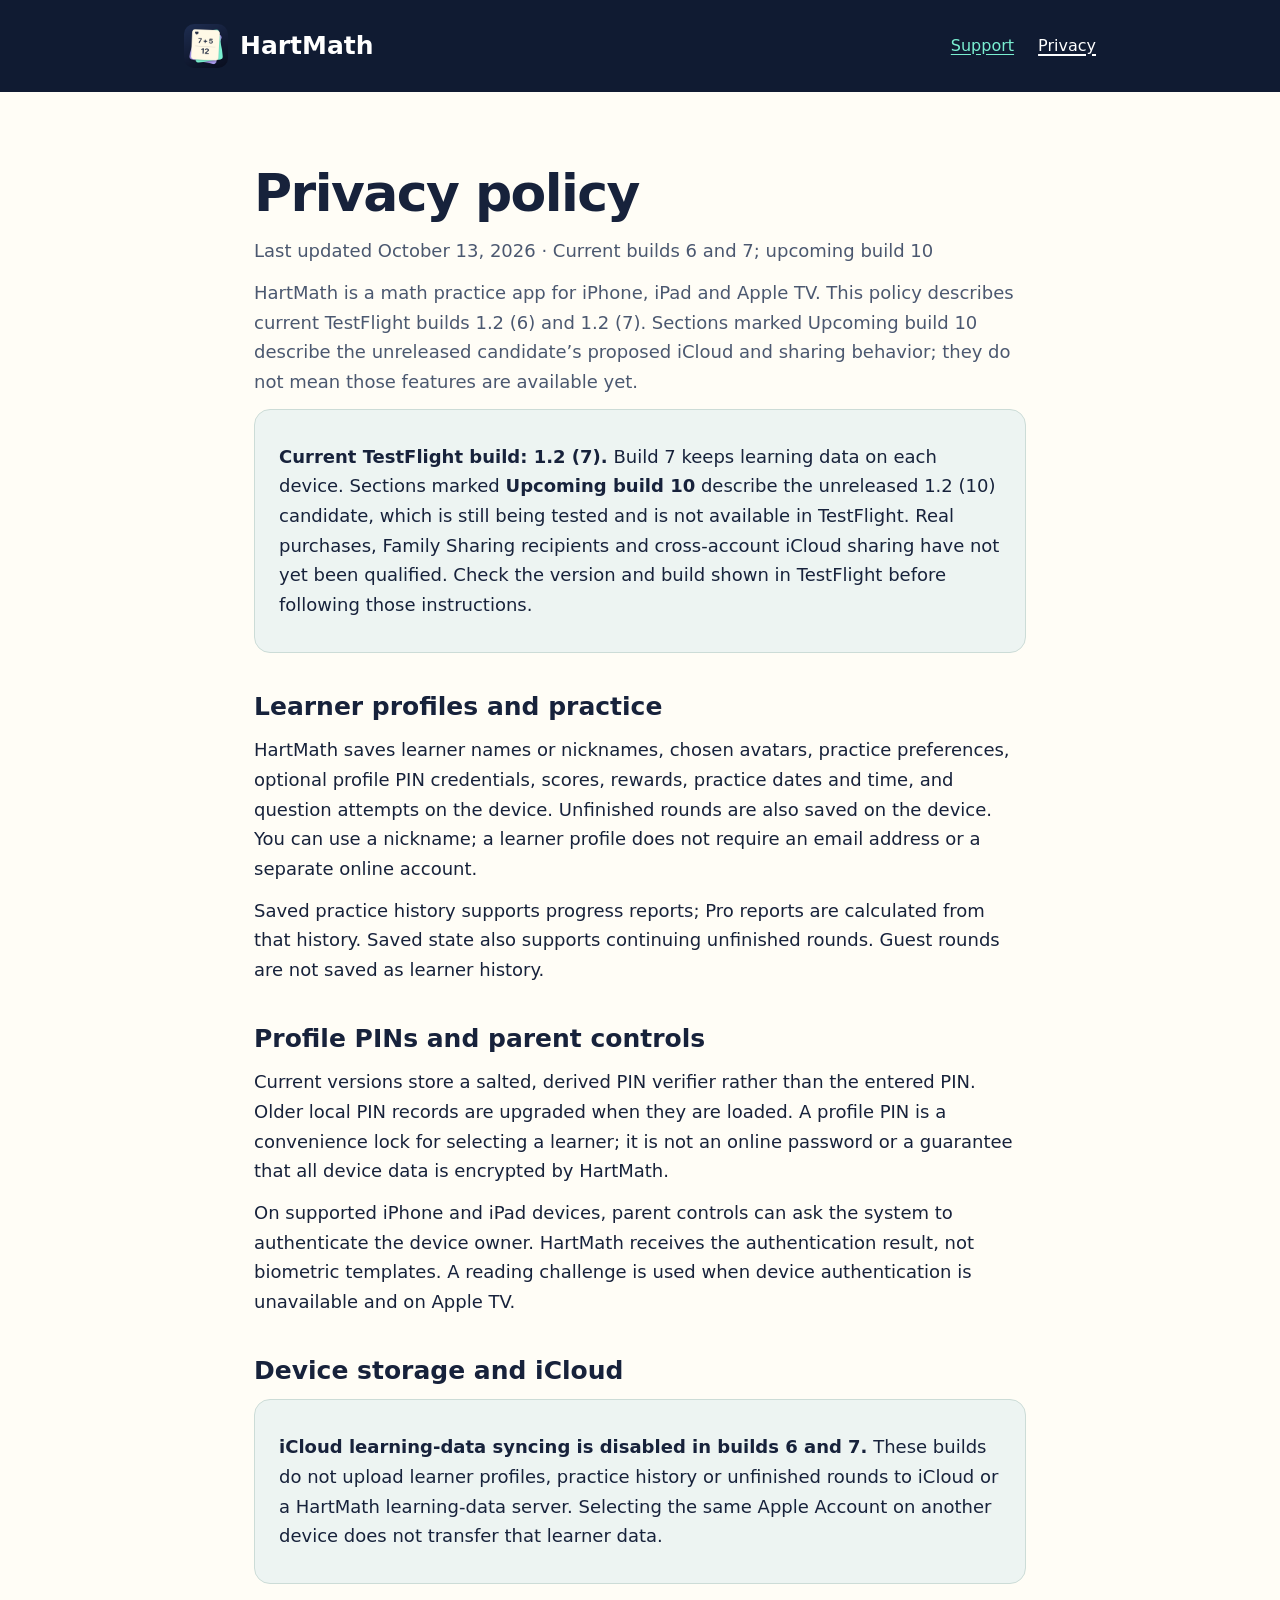
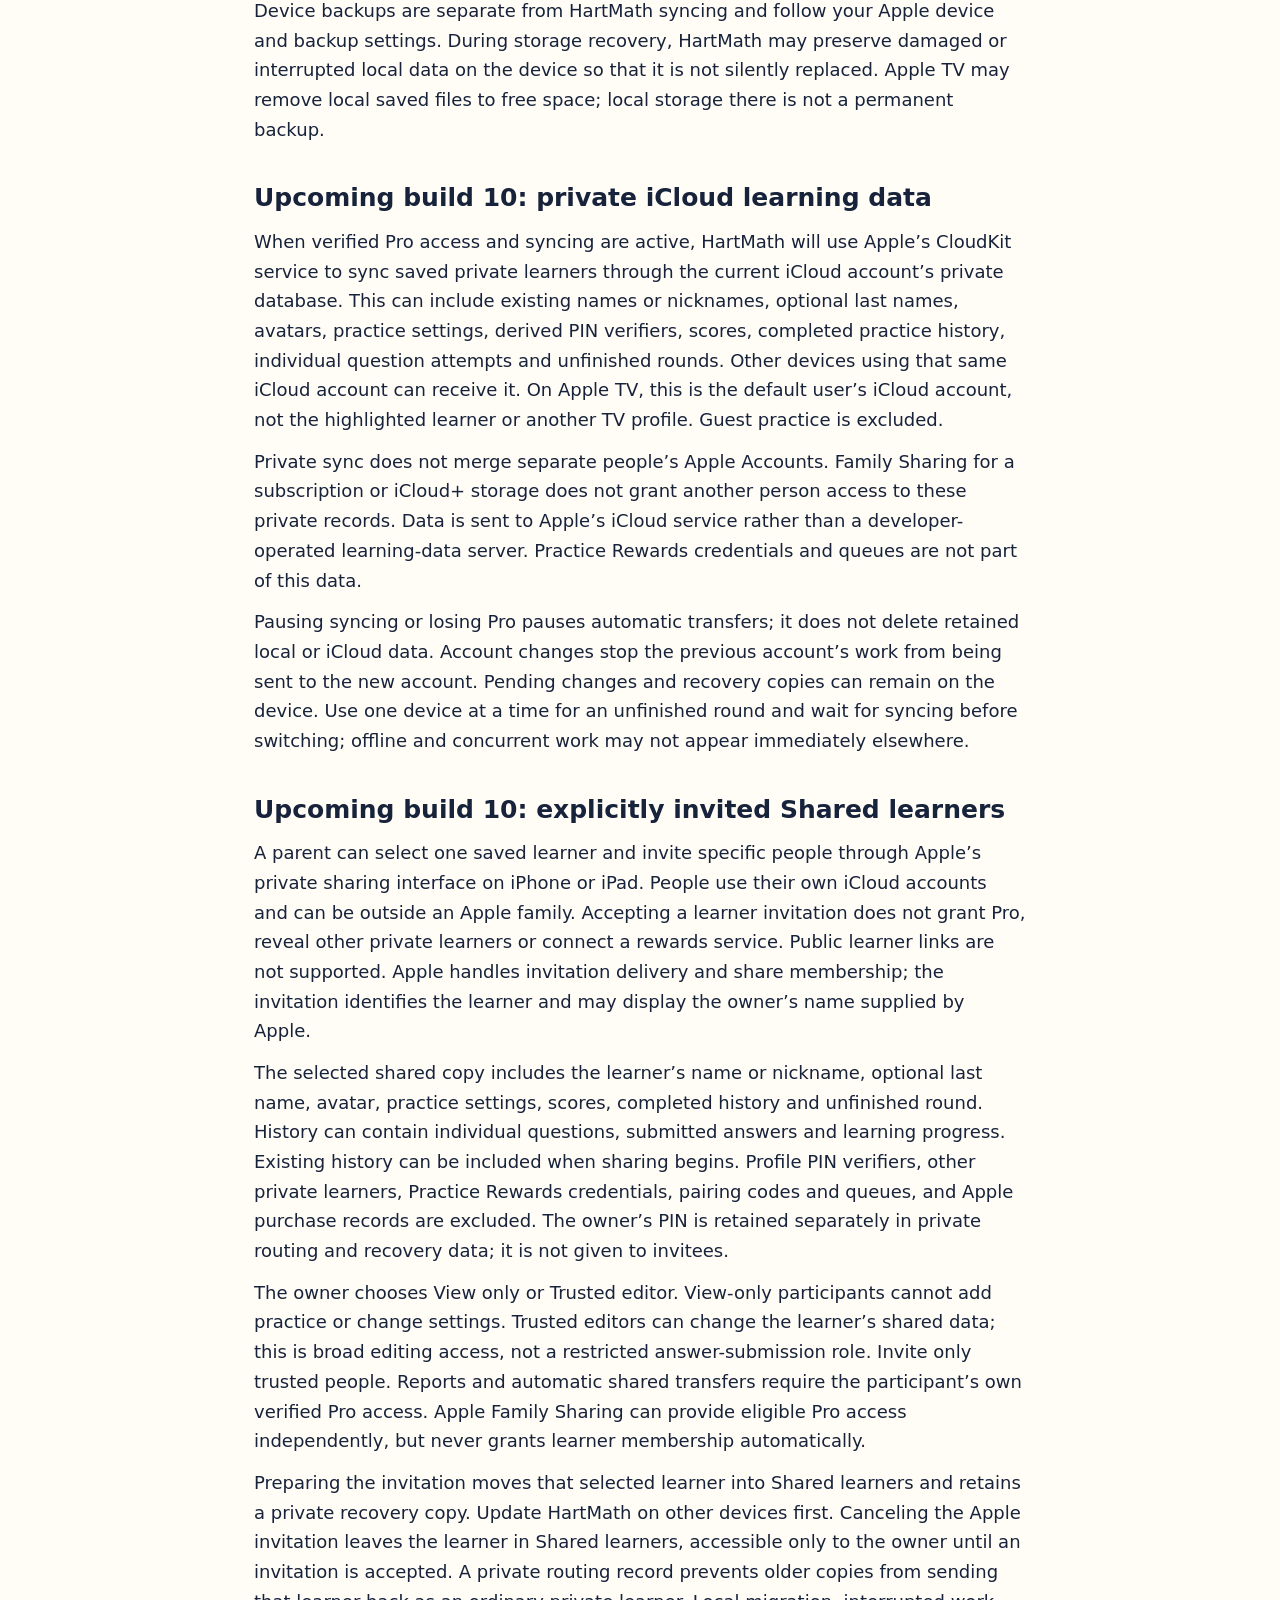
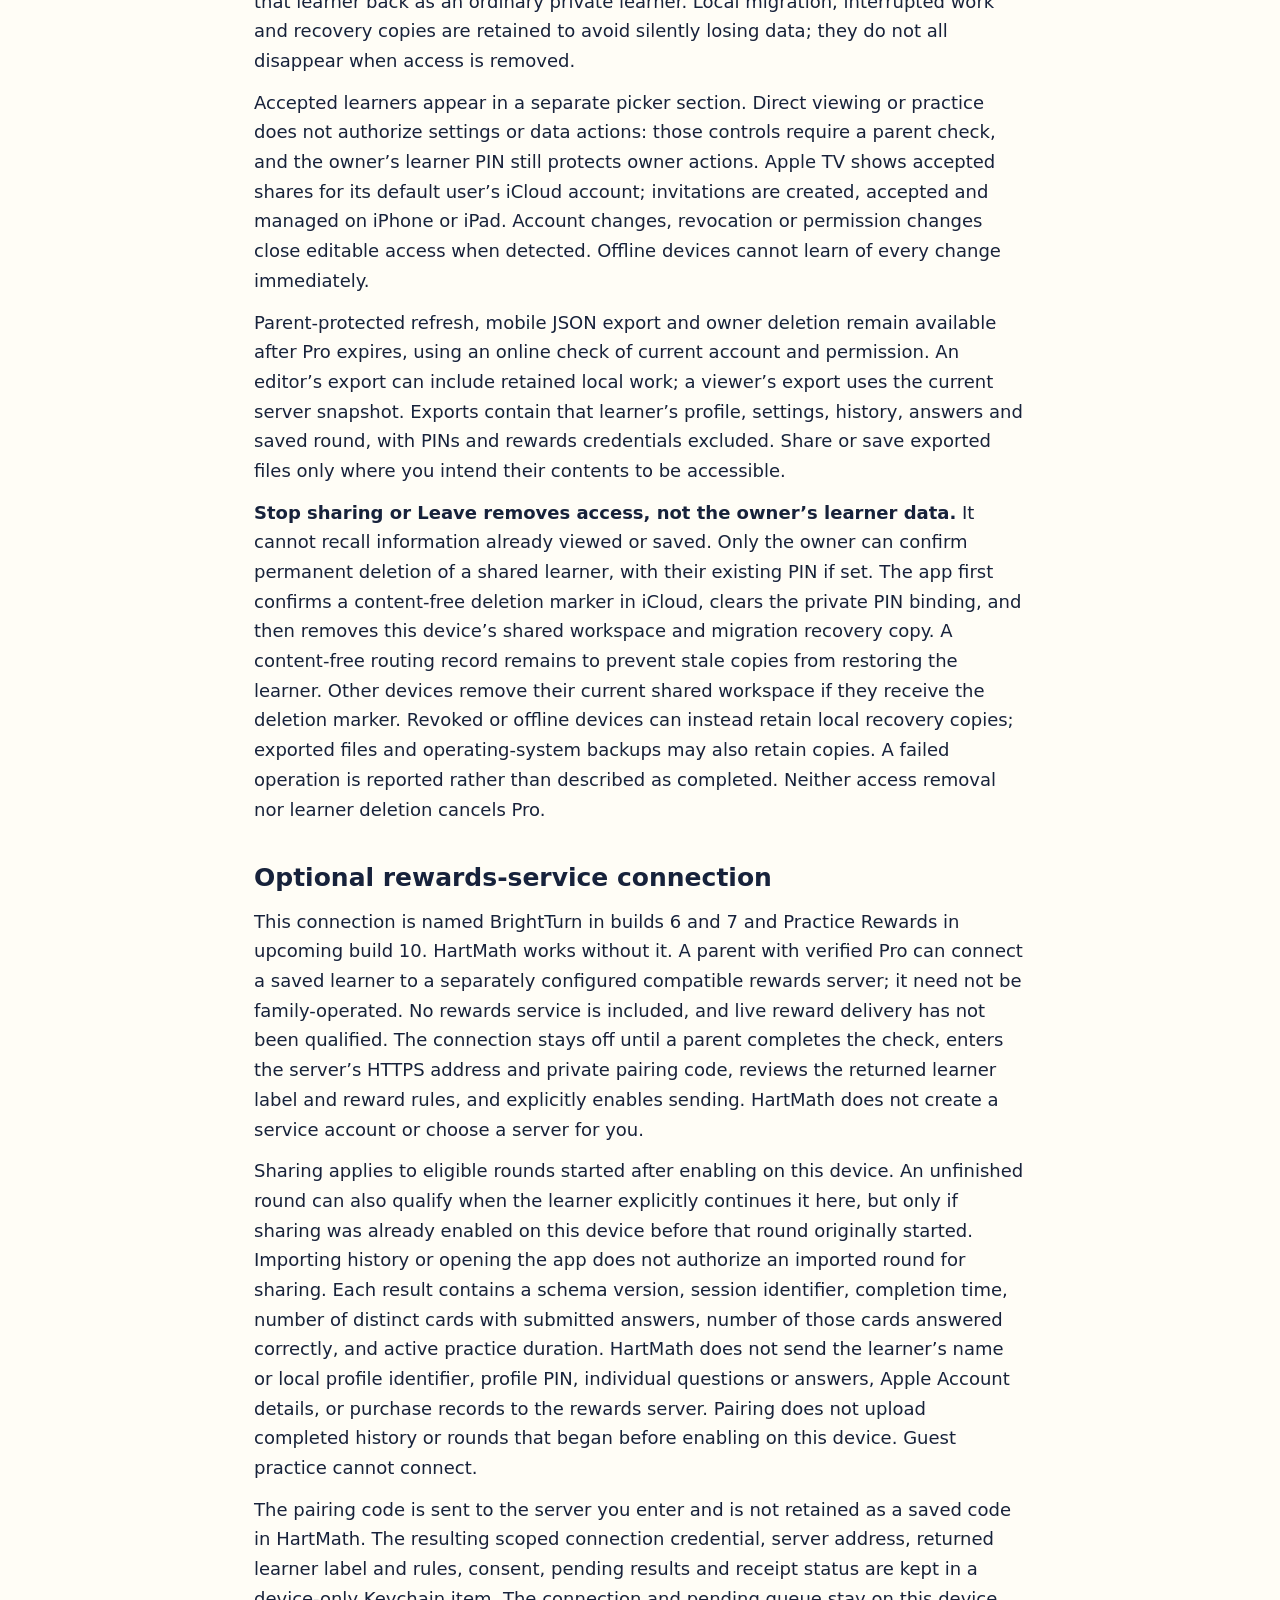
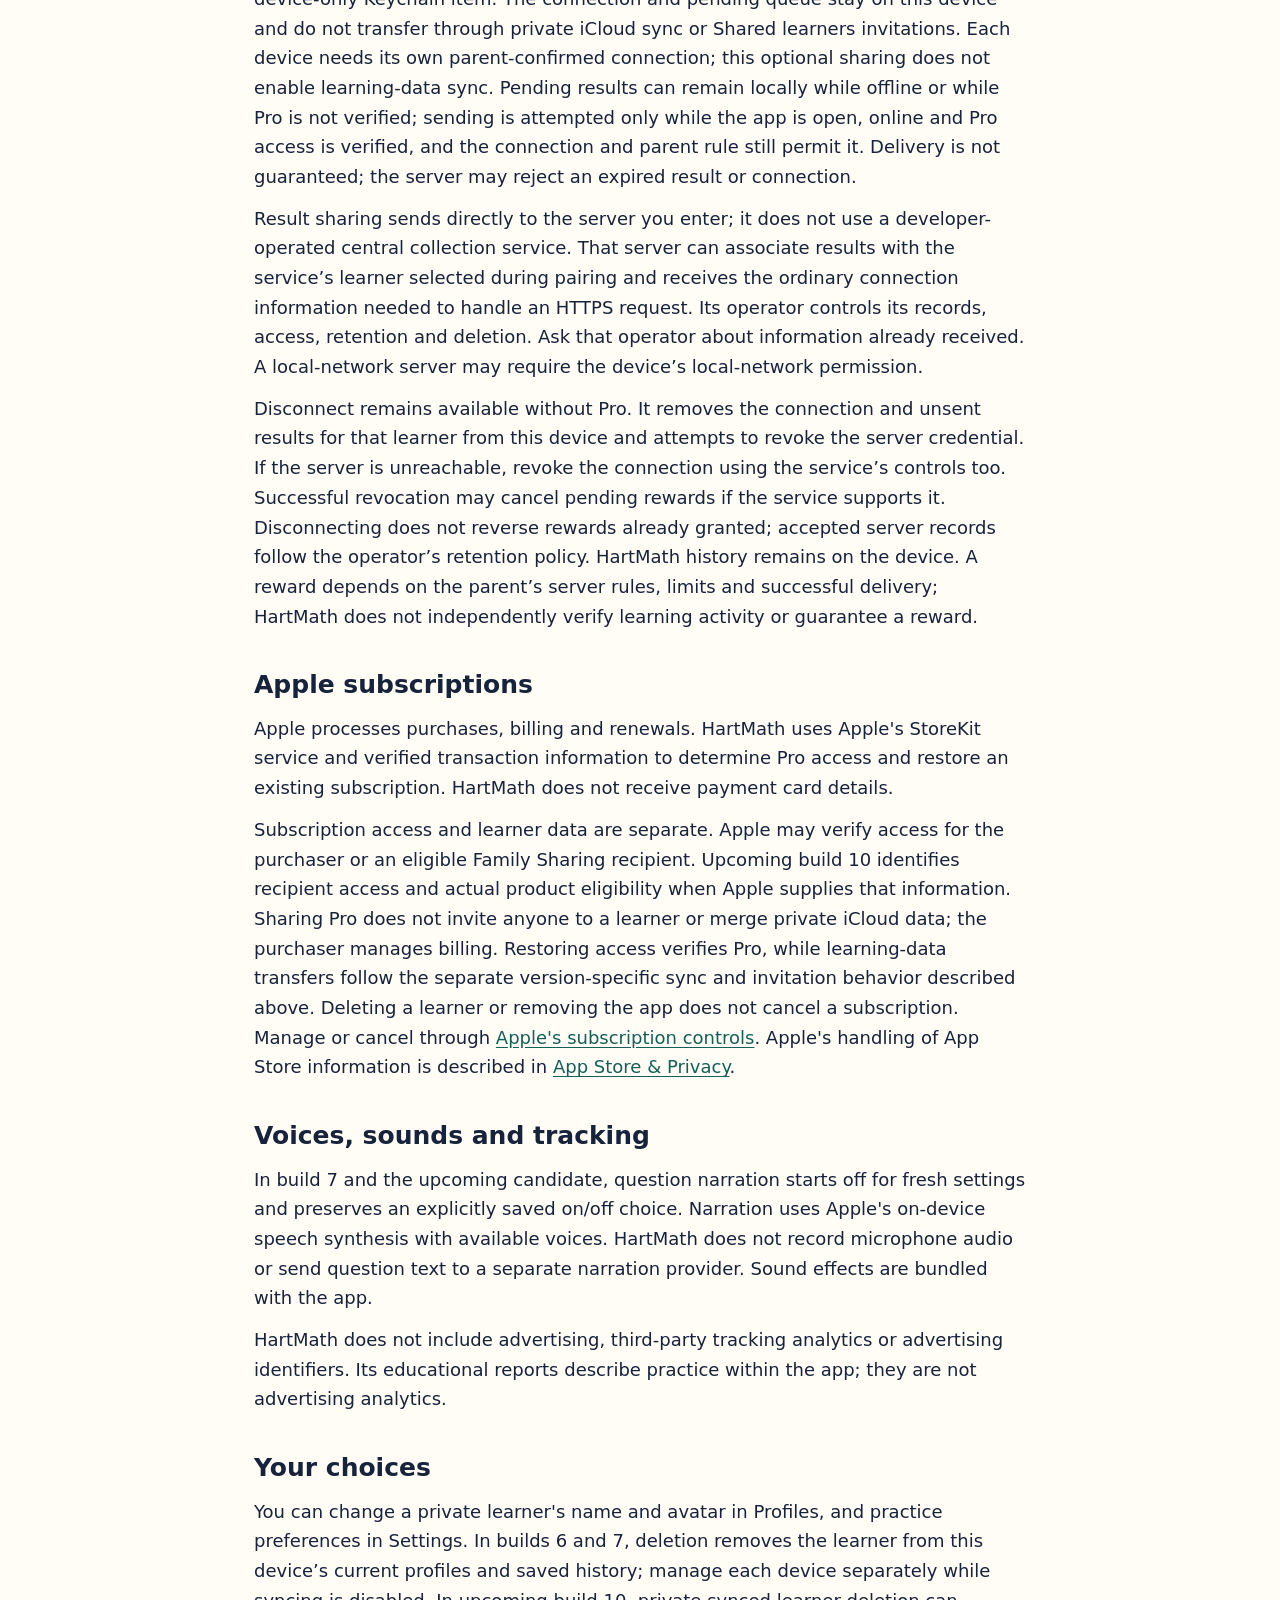
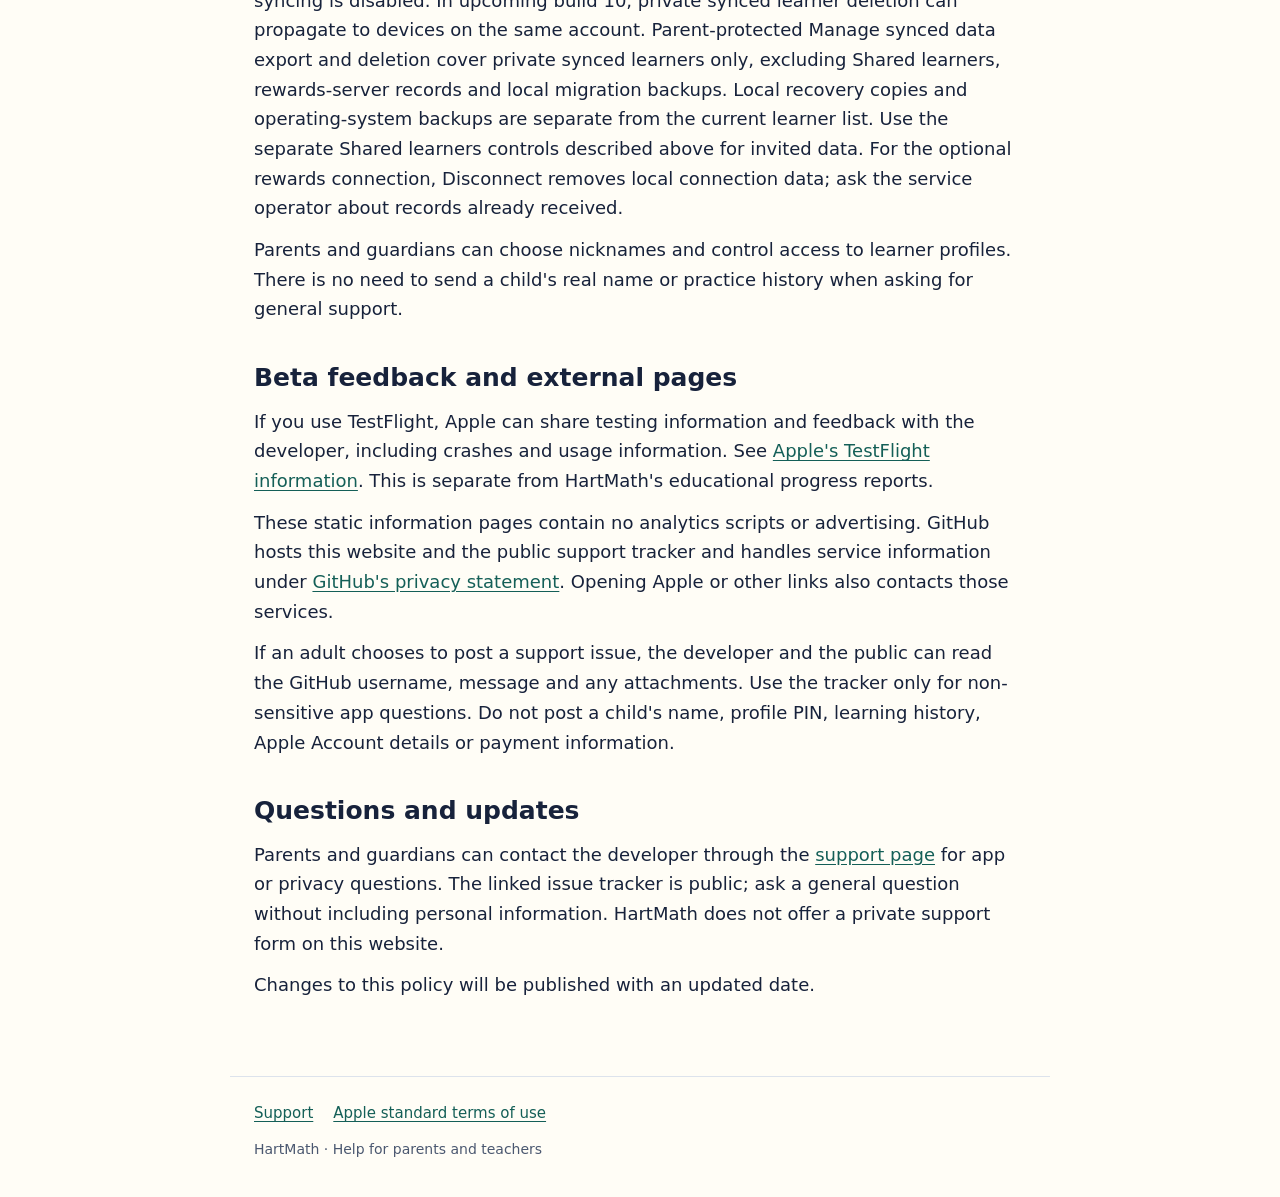
==== commit 750331ae: "Document private sync, shared learners and optional Practice Rewards" ====
--- a/privacy/index.html
+++ b/privacy/index.html
@@ -3,7 +3,7 @@
 <head>
   <meta charset="utf-8">
   <meta name="viewport" content="width=device-width, initial-scale=1">
-  <meta name="description" content="How HartMath handles learner profiles, practice history, optional profile PINs, Apple subscriptions, optional BrightTurn sharing and narration.">
+  <meta name="description" content="How HartMath handles learner profiles, practice history, optional profile PINs, Apple subscriptions, optional rewards-service connections, learner invitations and narration.">
   <title>Privacy policy · HartMath</title>
   <link rel="canonical" href="https://nahart86.github.io/HartMath-Support/privacy/">
   <link rel="stylesheet" href="../styles.css">
@@ -17,9 +17,9 @@
   </div></header>
   <main id="main">
     <h1>Privacy policy</h1>
-    <p class="date">Last updated October 12, 2026 · TestFlight 1.2 (6) and 1.2 (7)</p>
-    <p class="lede">HartMath is a math practice app for iPhone, iPad and Apple TV. This policy covers TestFlight builds 1.2 (6) and 1.2 (7), including local learning data and the optional BrightTurn connection.</p>
-    <div class="notice"><p><strong>Current TestFlight build: 1.2 (7).</strong> These instructions describe build 7. Check the version and build shown in TestFlight; older builds may have different controls. Build 7 adds mixed problem types and starts narration off for fresh settings while preserving an explicitly saved on/off choice.</p></div>
+    <p class="date">Last updated October 13, 2026 · Current builds 6 and 7; upcoming build 10</p>
+    <p class="lede">HartMath is a math practice app for iPhone, iPad and Apple TV. This policy describes current TestFlight builds 1.2 (6) and 1.2 (7). Sections marked Upcoming build 10 describe the unreleased candidate’s proposed iCloud and sharing behavior; they do not mean those features are available yet.</p>
+    <div class="notice"><p><strong>Current TestFlight build: 1.2 (7).</strong> Build 7 keeps learning data on each device. Sections marked <strong>Upcoming build 10</strong> describe the unreleased 1.2 (10) candidate, which is still being tested and is not available in TestFlight. Real purchases, Family Sharing recipients and cross-account iCloud sharing have not yet been qualified. Check the version and build shown in TestFlight before following those instructions.</p></div>
 
     <h2>Learner profiles and practice</h2>
     <p>HartMath saves learner names or nicknames, chosen avatars, practice preferences, optional profile PIN credentials, scores, rewards, practice dates and time, and question attempts on the device. Unfinished rounds are also saved on the device. You can use a nickname; a learner profile does not require an email address or a separate online account.</p>
@@ -32,25 +32,38 @@
     <h2>Device storage and iCloud</h2>
     <div class="notice"><p><strong>iCloud learning-data syncing is disabled in builds 6 and 7.</strong> These builds do not upload learner profiles, practice history or unfinished rounds to iCloud or a HartMath learning-data server. Selecting the same Apple Account on another device does not transfer that learner data.</p></div>
     <p>Device backups are separate from HartMath syncing and follow your Apple device and backup settings. During storage recovery, HartMath may preserve damaged or interrupted local data on the device so that it is not silently replaced. Apple TV may remove local saved files to free space; local storage there is not a permanent backup.</p>
-    <p>If a later version enables iCloud learning-data syncing, this policy will describe the enabled behavior before that version is released.</p>
 
-    <h2>Optional BrightTurn connection</h2>
-    <p>A parent with verified HartMath Pro access can connect a saved learner on this device to a compatible family-operated BrightTurn server. The companion service must be set up separately; live household reward delivery has not been qualified. This is off until a parent completes the parent check, enters that server’s HTTPS address and private pairing code, checks the learner label and reward rules returned by BrightTurn, and explicitly enables sharing. HartMath does not create a BrightTurn account or select a server for you.</p>
-    <p>Sharing applies to eligible rounds started after enabling on this device. An unfinished round can also qualify when the learner explicitly continues it here, but only if sharing was already enabled on this device before that round originally started. Importing history or opening the app does not authorize an imported round for sharing. Each result contains a schema version, session identifier, completion time, number of distinct cards with submitted answers, number of those cards answered correctly, and active practice duration. HartMath does not send the learner’s name or local profile identifier, profile PIN, individual questions or answers, Apple Account details, or purchase records to BrightTurn. Pairing does not upload completed history or rounds that began before enabling on this device. Guest practice cannot connect.</p>
-    <p>The pairing code is sent to the server you enter and is not retained as a saved code in HartMath. The resulting scoped connection credential, server address, returned learner label and rules, consent, pending results and receipt status are kept in a device-only Keychain item. The connection and pending queue stay on this device and do not sync through iCloud. Each device needs its own parent-confirmed connection; this optional sharing does not enable learning-data sync. Pending results can remain locally while offline or while Pro is not verified; sending is attempted only while the app is open, online and Pro access is verified, and the connection and parent rule still permit it. Delivery is not guaranteed; the server may reject an expired result or connection.</p>
-    <p>BrightTurn sharing sends directly to the family server; it does not use a developer-operated central collection service. That server can associate the result with the BrightTurn learner selected during pairing and receives the ordinary connection information needed to handle an HTTPS request. The family server operator controls its records, access, retention and deletion. Ask that operator about information already received.</p>
-    <p>Disconnect remains available without Pro. It removes the connection and unsent results for that learner from this device and attempts to revoke the server credential. If the server is unreachable, revoke the connection from the BrightTurn parent dashboard too. Successful server revocation cancels pending rewards. Time already granted and previously accepted server records remain. HartMath history remains on the device. A reward depends on the parent’s server rules, limits and successful delivery; HartMath does not independently verify learning activity or guarantee a reward.</p>
+    <h2 id="private-sync">Upcoming build 10: private iCloud learning data</h2>
+    <p>When verified Pro access and syncing are active, HartMath will use Apple’s CloudKit service to sync saved private learners through the current iCloud account’s private database. This can include existing names or nicknames, optional last names, avatars, practice settings, derived PIN verifiers, scores, completed practice history, individual question attempts and unfinished rounds. Other devices using that same iCloud account can receive it. On Apple TV, this is the default user’s iCloud account, not the highlighted learner or another TV profile. Guest practice is excluded.</p>
+    <p>Private sync does not merge separate people’s Apple Accounts. Family Sharing for a subscription or iCloud+ storage does not grant another person access to these private records. Data is sent to Apple’s iCloud service rather than a developer-operated learning-data server. Practice Rewards credentials and queues are not part of this data.</p>
+    <p>Pausing syncing or losing Pro pauses automatic transfers; it does not delete retained local or iCloud data. Account changes stop the previous account’s work from being sent to the new account. Pending changes and recovery copies can remain on the device. Use one device at a time for an unfinished round and wait for syncing before switching; offline and concurrent work may not appear immediately elsewhere.</p>
+
+    <h2 id="shared-learners">Upcoming build 10: explicitly invited Shared learners</h2>
+    <p>A parent can select one saved learner and invite specific people through Apple’s private sharing interface on iPhone or iPad. People use their own iCloud accounts and can be outside an Apple family. Accepting a learner invitation does not grant Pro, reveal other private learners or connect a rewards service. Public learner links are not supported. Apple handles invitation delivery and share membership; the invitation identifies the learner and may display the owner’s name supplied by Apple.</p>
+    <p>The selected shared copy includes the learner’s name or nickname, optional last name, avatar, practice settings, scores, completed history and unfinished round. History can contain individual questions, submitted answers and learning progress. Existing history can be included when sharing begins. Profile PIN verifiers, other private learners, Practice Rewards credentials, pairing codes and queues, and Apple purchase records are excluded. The owner’s PIN is retained separately in private routing and recovery data; it is not given to invitees.</p>
+    <p>The owner chooses View only or Trusted editor. View-only participants cannot add practice or change settings. Trusted editors can change the learner’s shared data; this is broad editing access, not a restricted answer-submission role. Invite only trusted people. Reports and automatic shared transfers require the participant’s own verified Pro access. Apple Family Sharing can provide eligible Pro access independently, but never grants learner membership automatically.</p>
+    <p>Preparing the invitation moves that selected learner into Shared learners and retains a private recovery copy. Update HartMath on other devices first. Canceling the Apple invitation leaves the learner in Shared learners, accessible only to the owner until an invitation is accepted. A private routing record prevents older copies from sending that learner back as an ordinary private learner. Local migration, interrupted work and recovery copies are retained to avoid silently losing data; they do not all disappear when access is removed.</p>
+    <p>Accepted learners appear in a separate picker section. Direct viewing or practice does not authorize settings or data actions: those controls require a parent check, and the owner’s learner PIN still protects owner actions. Apple TV shows accepted shares for its default user’s iCloud account; invitations are created, accepted and managed on iPhone or iPad. Account changes, revocation or permission changes close editable access when detected. Offline devices cannot learn of every change immediately.</p>
+    <p>Parent-protected refresh, mobile JSON export and owner deletion remain available after Pro expires, using an online check of current account and permission. An editor’s export can include retained local work; a viewer’s export uses the current server snapshot. Exports contain that learner’s profile, settings, history, answers and saved round, with PINs and rewards credentials excluded. Share or save exported files only where you intend their contents to be accessible.</p>
+    <p><strong>Stop sharing or Leave removes access, not the owner’s learner data.</strong> It cannot recall information already viewed or saved. Only the owner can confirm permanent deletion of a shared learner, with their existing PIN if set. The app first confirms a content-free deletion marker in iCloud, clears the private PIN binding, and then removes this device’s shared workspace and migration recovery copy. A content-free routing record remains to prevent stale copies from restoring the learner. Other devices remove their current shared workspace if they receive the deletion marker. Revoked or offline devices can instead retain local recovery copies; exported files and operating-system backups may also retain copies. A failed operation is reported rather than described as completed. Neither access removal nor learner deletion cancels Pro.</p>
+
+    <h2>Optional rewards-service connection</h2>
+    <p>This connection is named BrightTurn in builds 6 and 7 and Practice Rewards in upcoming build 10. HartMath works without it. A parent with verified Pro can connect a saved learner to a separately configured compatible rewards server; it need not be family-operated. No rewards service is included, and live reward delivery has not been qualified. The connection stays off until a parent completes the check, enters the server’s HTTPS address and private pairing code, reviews the returned learner label and reward rules, and explicitly enables sending. HartMath does not create a service account or choose a server for you.</p>
+    <p>Sharing applies to eligible rounds started after enabling on this device. An unfinished round can also qualify when the learner explicitly continues it here, but only if sharing was already enabled on this device before that round originally started. Importing history or opening the app does not authorize an imported round for sharing. Each result contains a schema version, session identifier, completion time, number of distinct cards with submitted answers, number of those cards answered correctly, and active practice duration. HartMath does not send the learner’s name or local profile identifier, profile PIN, individual questions or answers, Apple Account details, or purchase records to the rewards server. Pairing does not upload completed history or rounds that began before enabling on this device. Guest practice cannot connect.</p>
+    <p>The pairing code is sent to the server you enter and is not retained as a saved code in HartMath. The resulting scoped connection credential, server address, returned learner label and rules, consent, pending results and receipt status are kept in a device-only Keychain item. The connection and pending queue stay on this device and do not transfer through private iCloud sync or Shared learners invitations. Each device needs its own parent-confirmed connection; this optional sharing does not enable learning-data sync. Pending results can remain locally while offline or while Pro is not verified; sending is attempted only while the app is open, online and Pro access is verified, and the connection and parent rule still permit it. Delivery is not guaranteed; the server may reject an expired result or connection.</p>
+    <p>Result sharing sends directly to the server you enter; it does not use a developer-operated central collection service. That server can associate results with the service’s learner selected during pairing and receives the ordinary connection information needed to handle an HTTPS request. Its operator controls its records, access, retention and deletion. Ask that operator about information already received. A local-network server may require the device’s local-network permission.</p>
+    <p>Disconnect remains available without Pro. It removes the connection and unsent results for that learner from this device and attempts to revoke the server credential. If the server is unreachable, revoke the connection using the service’s controls too. Successful revocation may cancel pending rewards if the service supports it. Disconnecting does not reverse rewards already granted; accepted server records follow the operator’s retention policy. HartMath history remains on the device. A reward depends on the parent’s server rules, limits and successful delivery; HartMath does not independently verify learning activity or guarantee a reward.</p>
 
     <h2>Apple subscriptions</h2>
     <p>Apple processes purchases, billing and renewals. HartMath uses Apple's StoreKit service and verified transaction information to determine Pro access and restore an existing subscription. HartMath does not receive payment card details.</p>
-    <p>Subscription access and learner data are separate. Restoring Pro access does not transfer locally saved learner profiles or history. Deleting a learner or removing the app does not cancel a subscription. Manage or cancel through <a href="https://support.apple.com/en-us/118428">Apple's subscription controls</a>. Apple's handling of App Store information is described in <a href="https://www.apple.com/legal/privacy/data/en/app-store/">App Store &amp; Privacy</a>.</p>
+    <p>Subscription access and learner data are separate. Apple may verify access for the purchaser or an eligible Family Sharing recipient. Upcoming build 10 identifies recipient access and actual product eligibility when Apple supplies that information. Sharing Pro does not invite anyone to a learner or merge private iCloud data; the purchaser manages billing. Restoring access verifies Pro, while learning-data transfers follow the separate version-specific sync and invitation behavior described above. Deleting a learner or removing the app does not cancel a subscription. Manage or cancel through <a href="https://support.apple.com/en-us/118428">Apple's subscription controls</a>. Apple's handling of App Store information is described in <a href="https://www.apple.com/legal/privacy/data/en/app-store/">App Store &amp; Privacy</a>.</p>
 
     <h2>Voices, sounds and tracking</h2>
-    <p>In build 7, question narration starts off for fresh settings and preserves an explicitly saved on/off choice. Narration uses Apple's on-device speech synthesis with available voices. HartMath does not record microphone audio or send question text to a separate narration provider. Sound effects are bundled with the app.</p>
+    <p>In build 7 and the upcoming candidate, question narration starts off for fresh settings and preserves an explicitly saved on/off choice. Narration uses Apple's on-device speech synthesis with available voices. HartMath does not record microphone audio or send question text to a separate narration provider. Sound effects are bundled with the app.</p>
     <p>HartMath does not include advertising, third-party tracking analytics or advertising identifiers. Its educational reports describe practice within the app; they are not advertising analytics.</p>
 
     <h2>Your choices</h2>
-    <p>You can change a learner's name and avatar in Profiles, and practice preferences in Settings for the selected learner. Delete a learner in Profiles to remove that learner from the current profiles and saved practice history on the device. Local recovery copies and operating-system backups are separate from the current learner list. Manage data on each device separately while syncing is disabled. For an optional BrightTurn connection, use Disconnect in HartMath and the family server’s controls for any records already received.</p>
+    <p>You can change a private learner's name and avatar in Profiles, and practice preferences in Settings. In builds 6 and 7, deletion removes the learner from this device’s current profiles and saved history; manage each device separately while syncing is disabled. In upcoming build 10, private synced learner deletion can propagate to devices on the same account. Parent-protected Manage synced data export and deletion cover private synced learners only, excluding Shared learners, rewards-server records and local migration backups. Local recovery copies and operating-system backups are separate from the current learner list. Use the separate Shared learners controls described above for invited data. For the optional rewards connection, Disconnect removes local connection data; ask the service operator about records already received.</p>
     <p>Parents and guardians can choose nicknames and control access to learner profiles. There is no need to send a child's real name or practice history when asking for general support.</p>
 
     <h2>Beta feedback and external pages</h2>
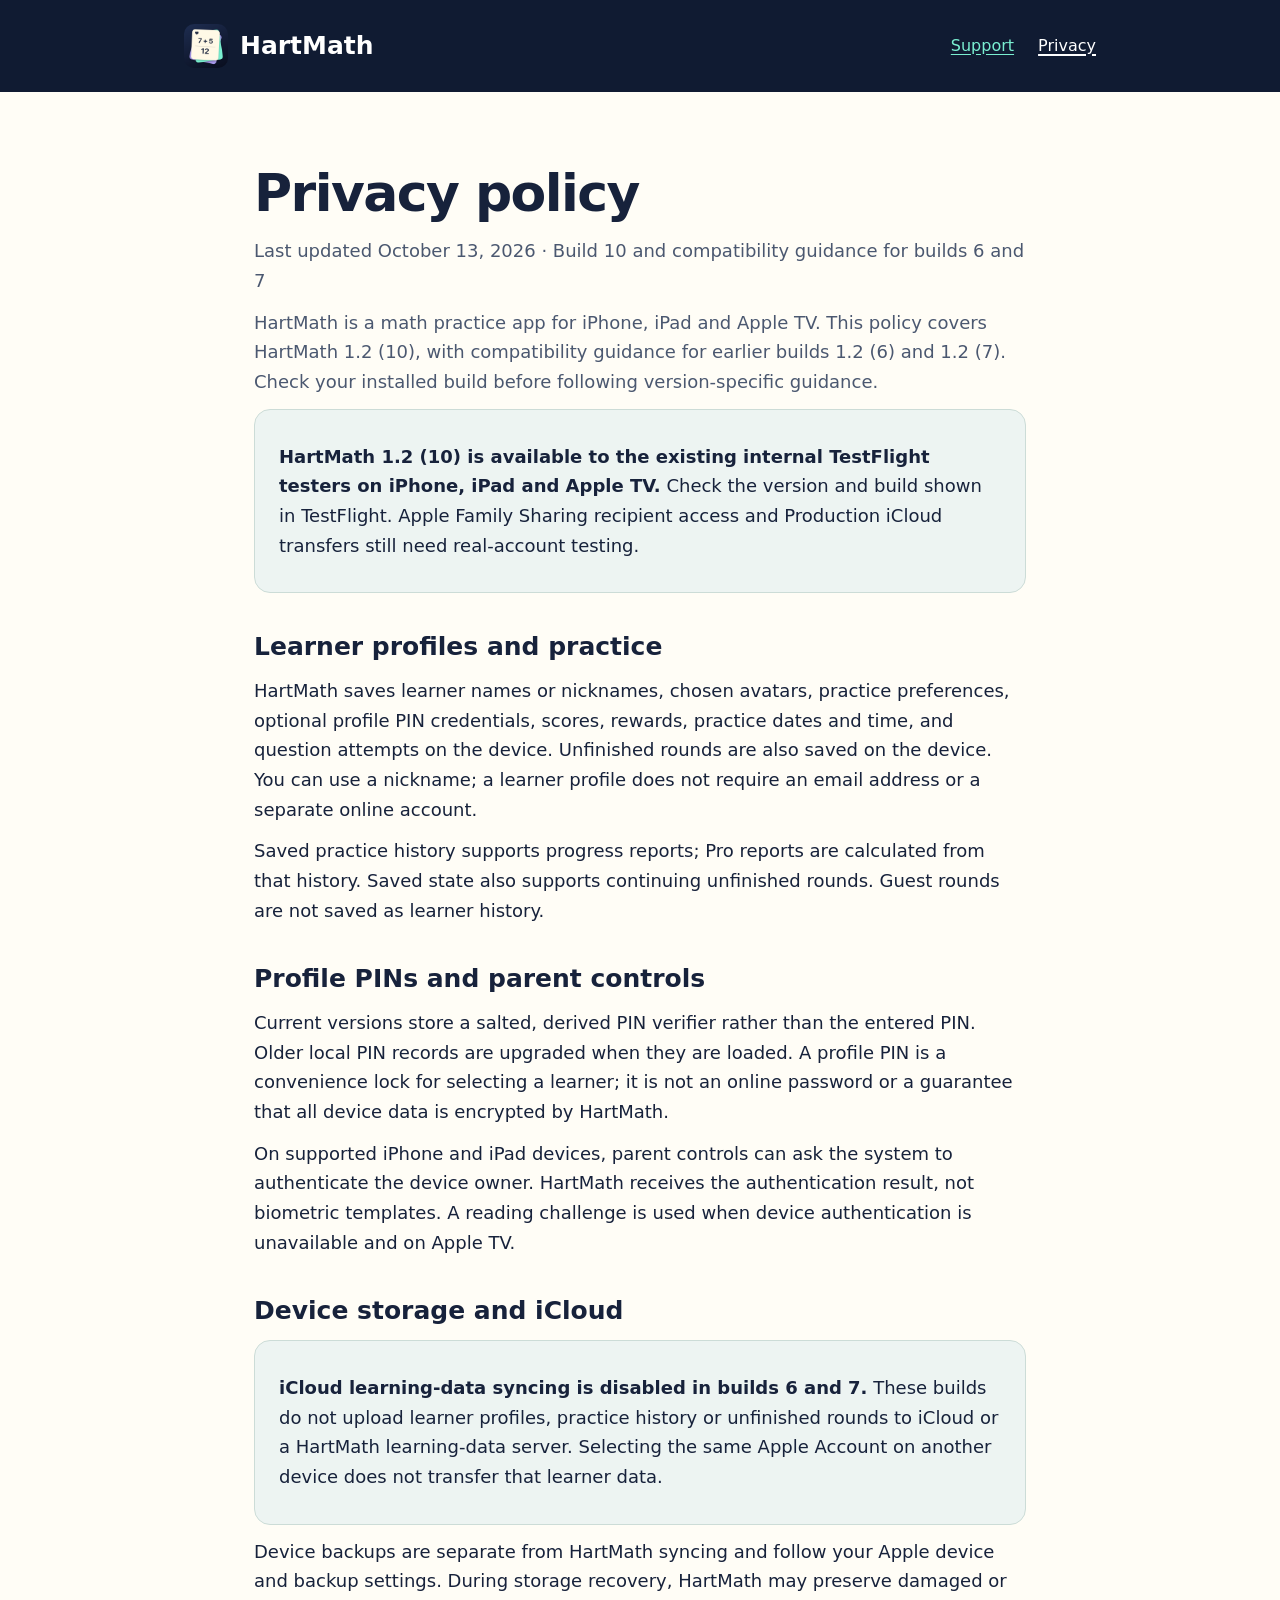
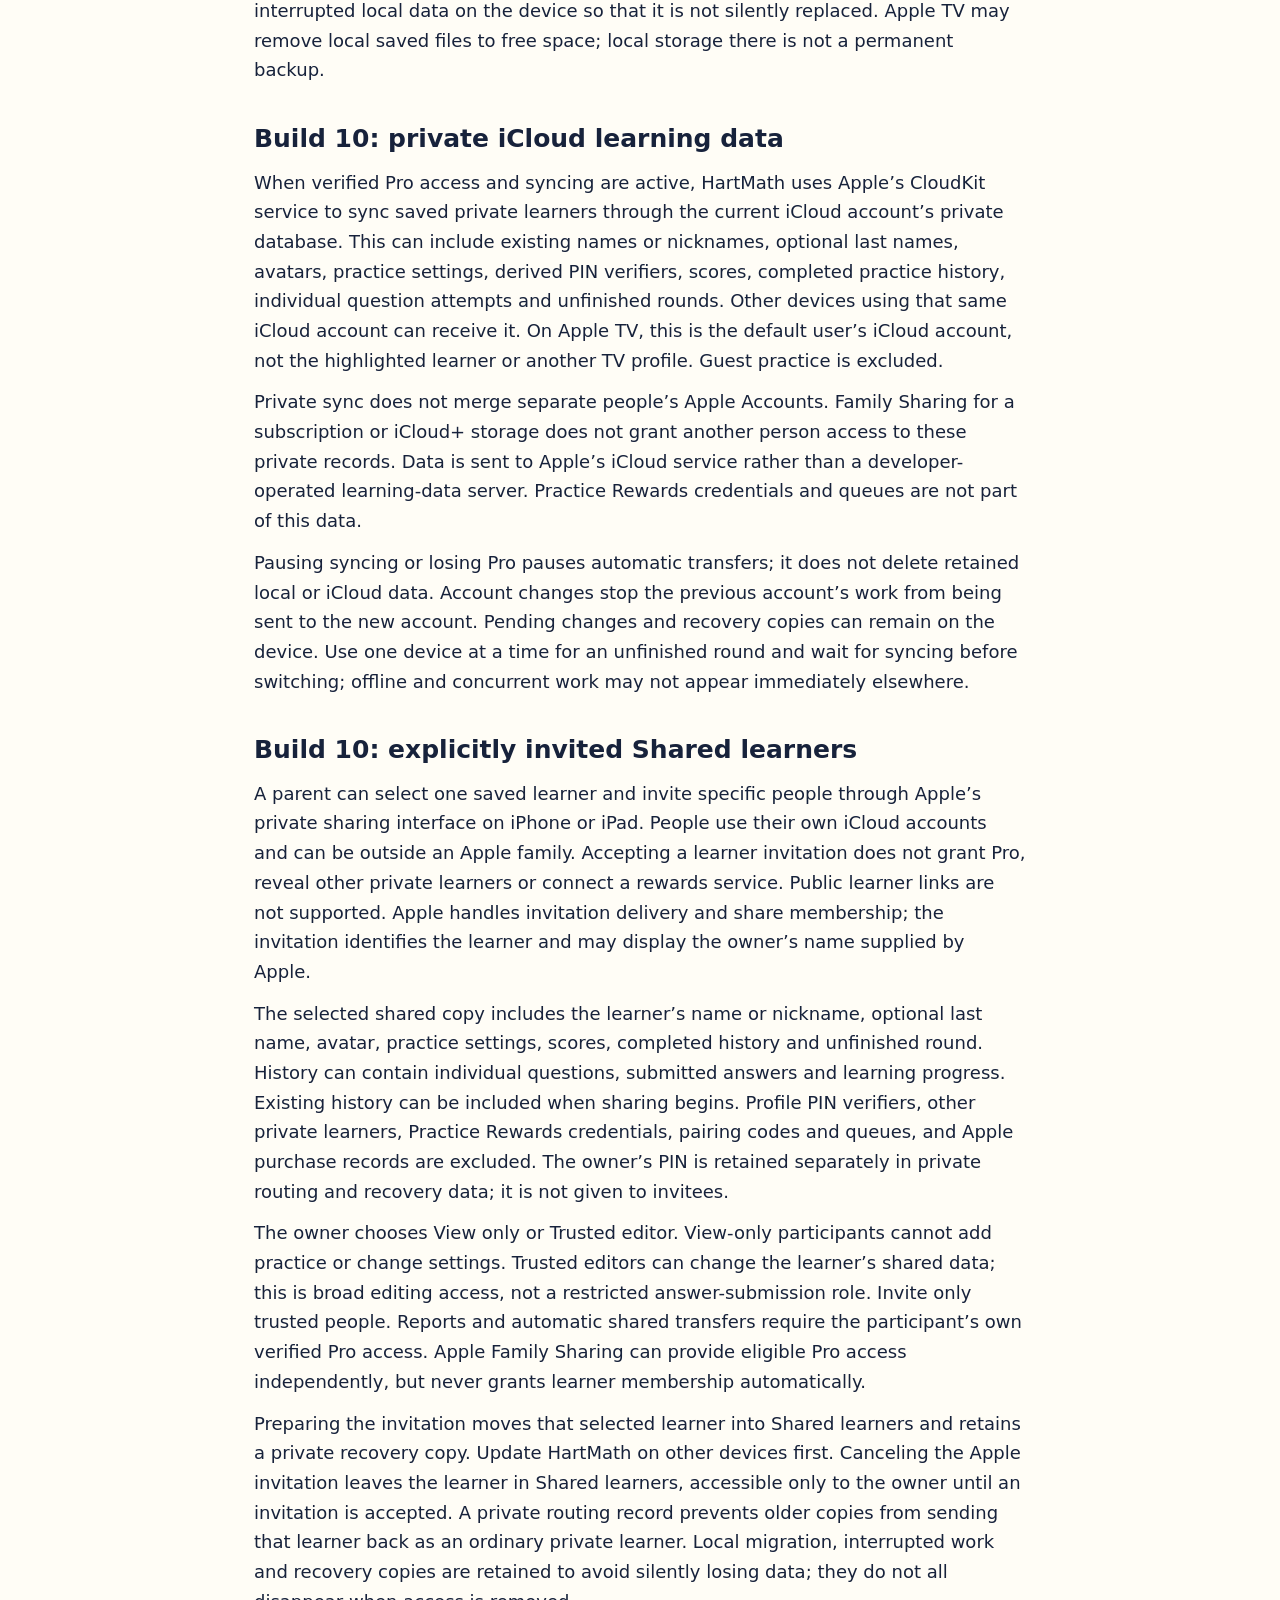
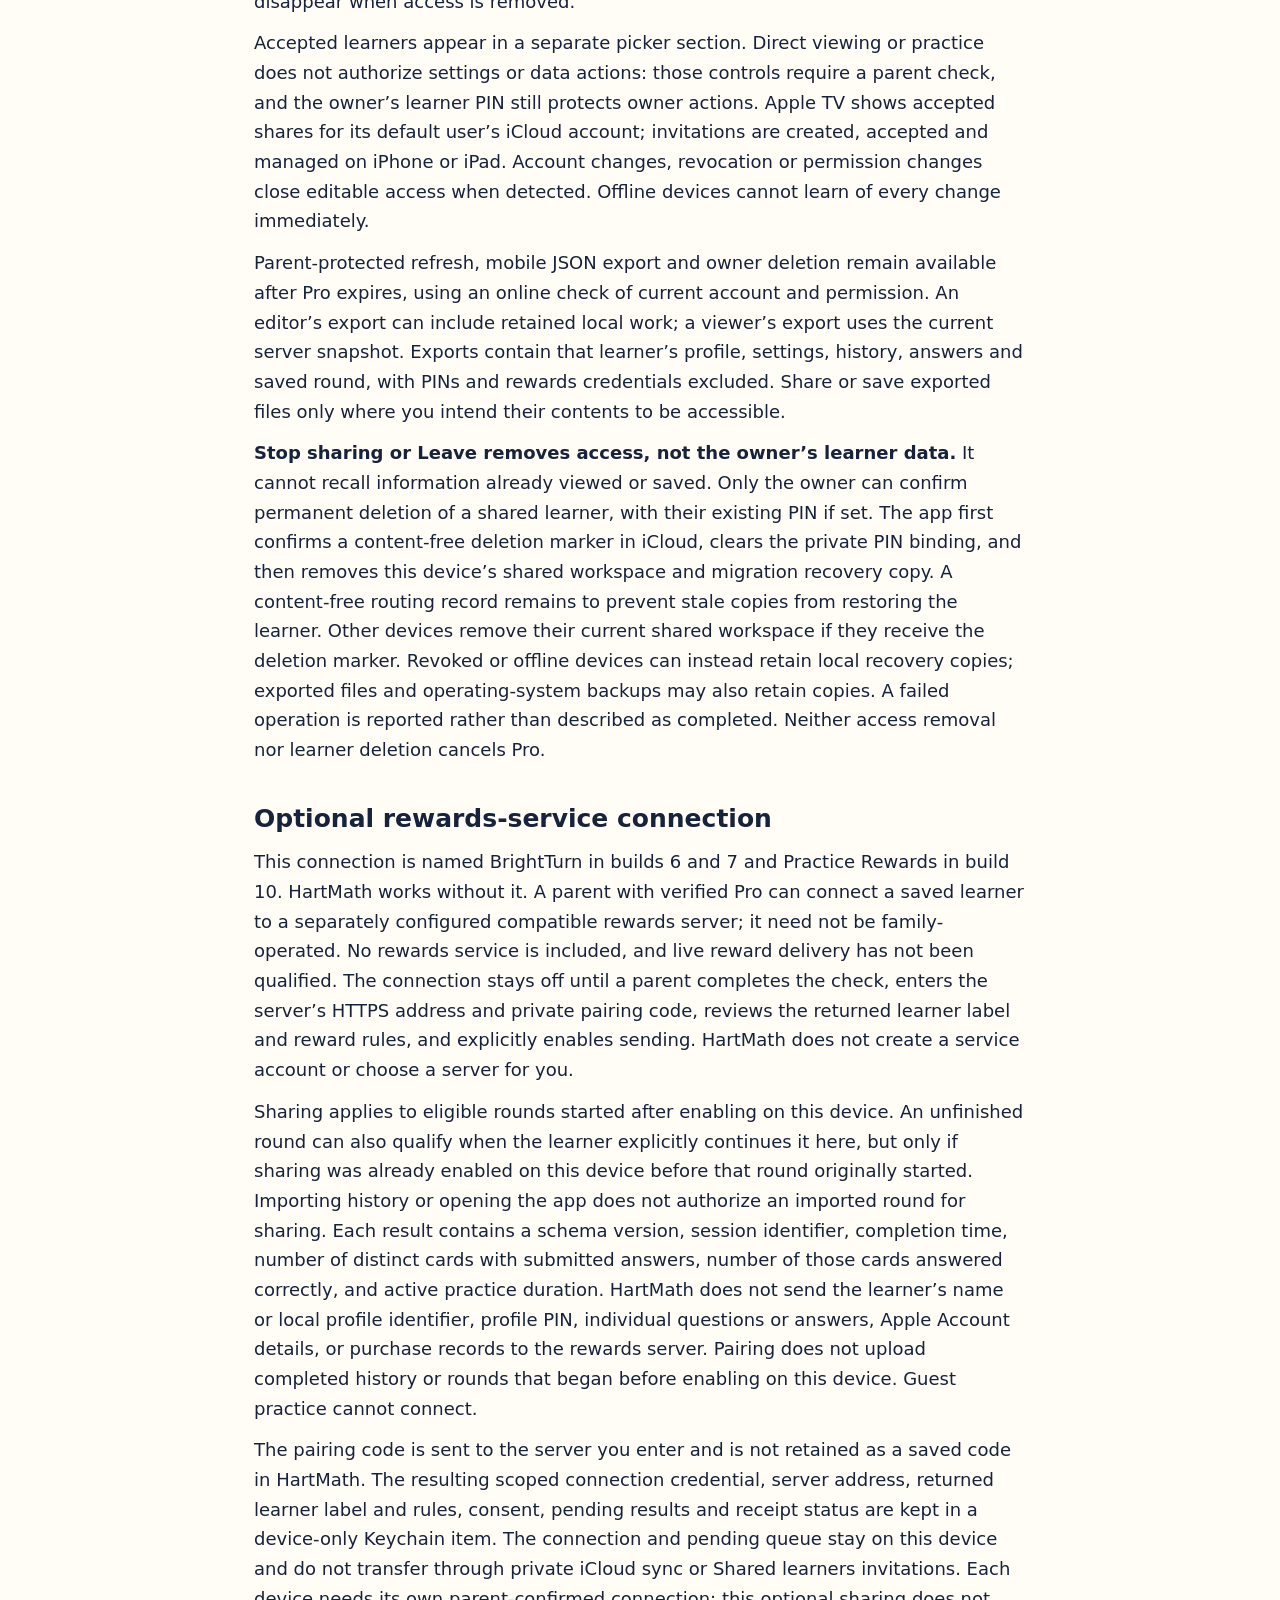
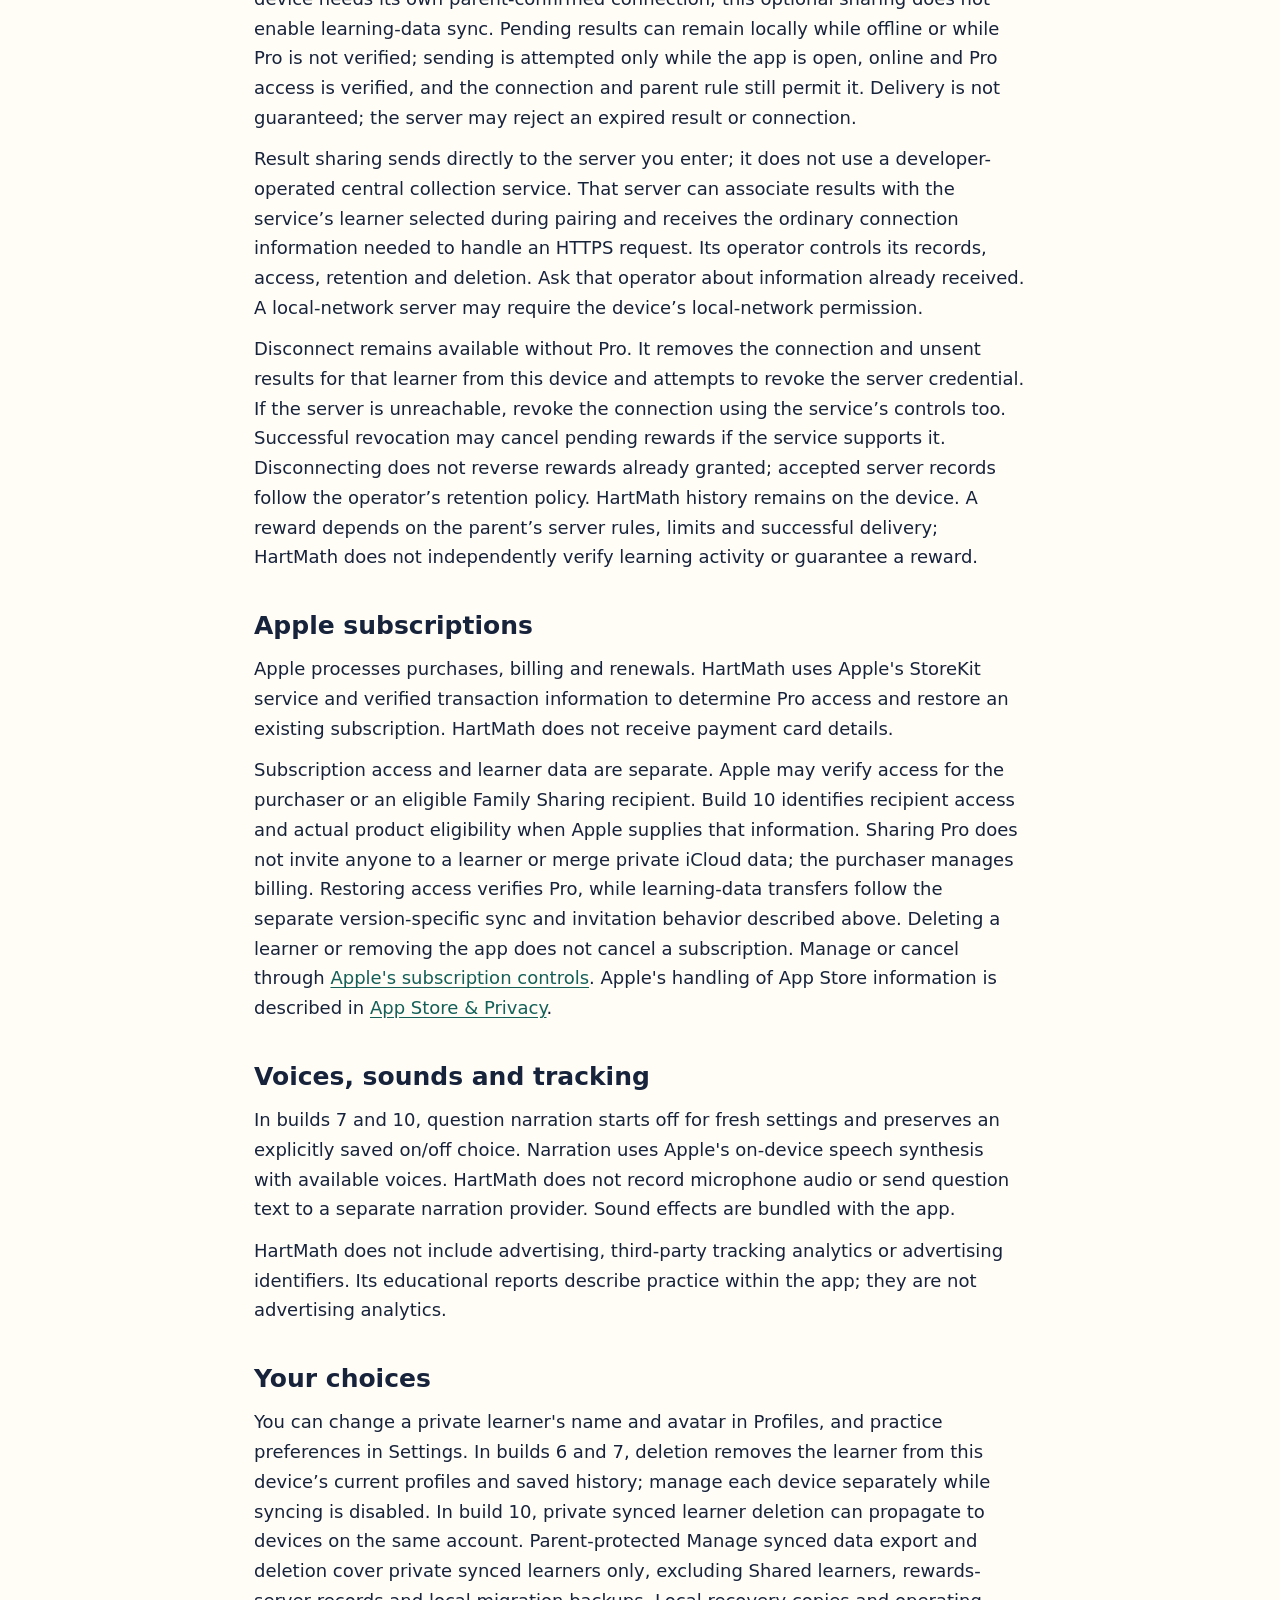
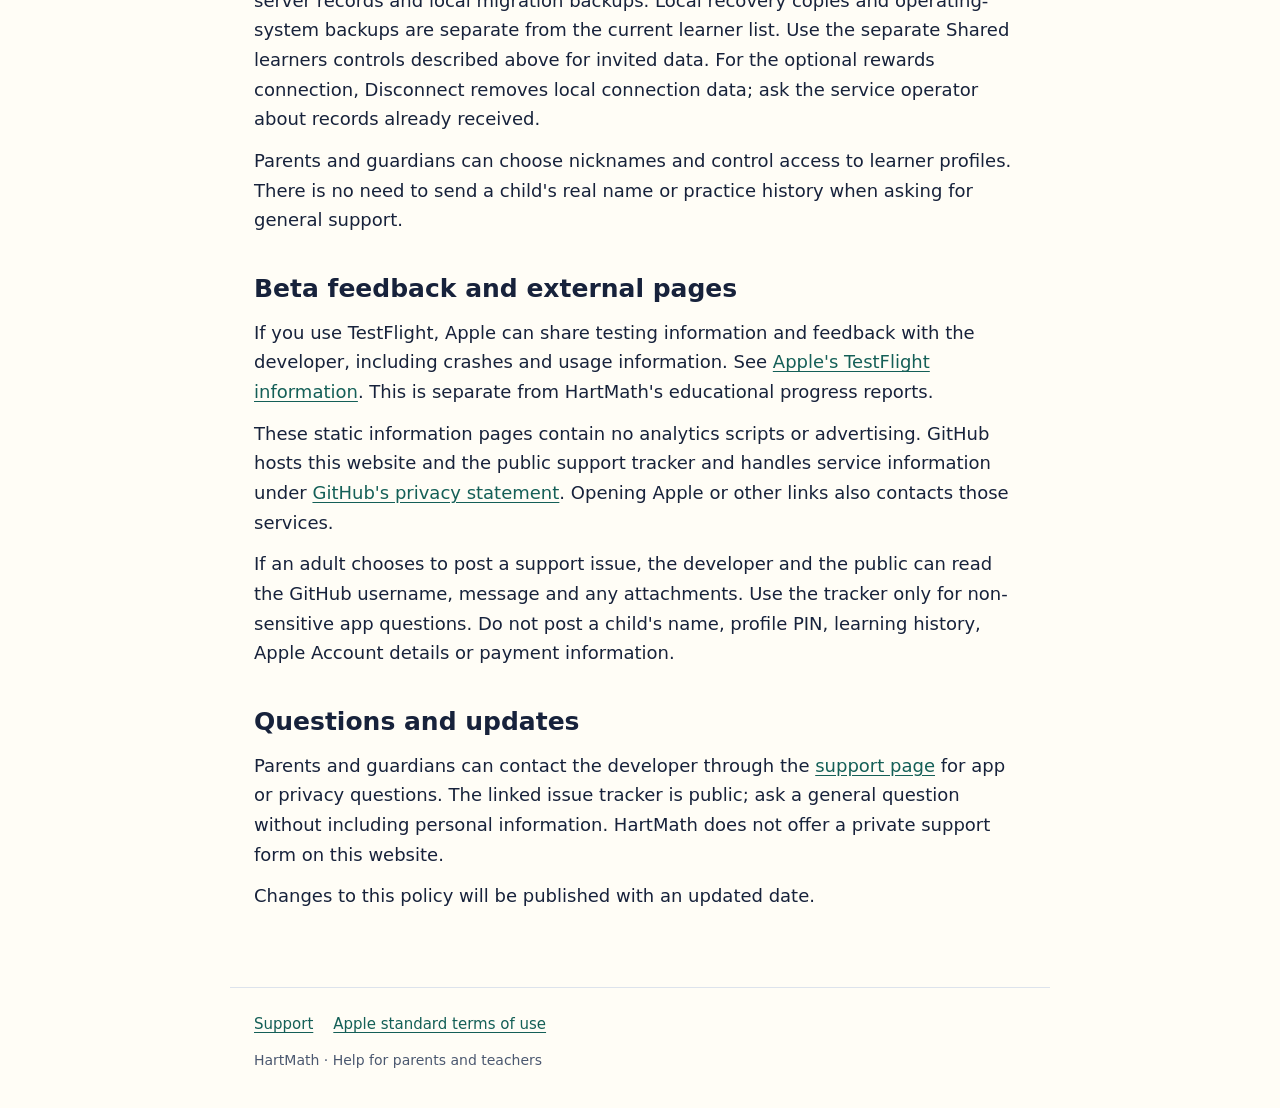
==== commit 202a5140: "Publish build 10 beta support and privacy guidance" ====
--- a/privacy/index.html
+++ b/privacy/index.html
@@ -17,9 +17,9 @@
   </div></header>
   <main id="main">
     <h1>Privacy policy</h1>
-    <p class="date">Last updated October 13, 2026 · Current builds 6 and 7; upcoming build 10</p>
-    <p class="lede">HartMath is a math practice app for iPhone, iPad and Apple TV. This policy describes current TestFlight builds 1.2 (6) and 1.2 (7). Sections marked Upcoming build 10 describe the unreleased candidate’s proposed iCloud and sharing behavior; they do not mean those features are available yet.</p>
-    <div class="notice"><p><strong>Current TestFlight build: 1.2 (7).</strong> Build 7 keeps learning data on each device. Sections marked <strong>Upcoming build 10</strong> describe the unreleased 1.2 (10) candidate, which is still being tested and is not available in TestFlight. Real purchases, Family Sharing recipients and cross-account iCloud sharing have not yet been qualified. Check the version and build shown in TestFlight before following those instructions.</p></div>
+    <p class="date">Last updated October 13, 2026 · Build 10 and compatibility guidance for builds 6 and 7</p>
+    <p class="lede">HartMath is a math practice app for iPhone, iPad and Apple TV. This policy covers HartMath 1.2 (10), with compatibility guidance for earlier builds 1.2 (6) and 1.2 (7). Check your installed build before following version-specific guidance.</p>
+    <div class="notice"><p><strong>HartMath 1.2 (10) is available to the existing internal TestFlight testers on iPhone, iPad and Apple TV.</strong> Check the version and build shown in TestFlight. Apple Family Sharing recipient access and Production iCloud transfers still need real-account testing.</p></div>
 
     <h2>Learner profiles and practice</h2>
     <p>HartMath saves learner names or nicknames, chosen avatars, practice preferences, optional profile PIN credentials, scores, rewards, practice dates and time, and question attempts on the device. Unfinished rounds are also saved on the device. You can use a nickname; a learner profile does not require an email address or a separate online account.</p>
@@ -33,12 +33,12 @@
     <div class="notice"><p><strong>iCloud learning-data syncing is disabled in builds 6 and 7.</strong> These builds do not upload learner profiles, practice history or unfinished rounds to iCloud or a HartMath learning-data server. Selecting the same Apple Account on another device does not transfer that learner data.</p></div>
     <p>Device backups are separate from HartMath syncing and follow your Apple device and backup settings. During storage recovery, HartMath may preserve damaged or interrupted local data on the device so that it is not silently replaced. Apple TV may remove local saved files to free space; local storage there is not a permanent backup.</p>
 
-    <h2 id="private-sync">Upcoming build 10: private iCloud learning data</h2>
-    <p>When verified Pro access and syncing are active, HartMath will use Apple’s CloudKit service to sync saved private learners through the current iCloud account’s private database. This can include existing names or nicknames, optional last names, avatars, practice settings, derived PIN verifiers, scores, completed practice history, individual question attempts and unfinished rounds. Other devices using that same iCloud account can receive it. On Apple TV, this is the default user’s iCloud account, not the highlighted learner or another TV profile. Guest practice is excluded.</p>
+    <h2 id="private-sync">Build 10: private iCloud learning data</h2>
+    <p>When verified Pro access and syncing are active, HartMath uses Apple’s CloudKit service to sync saved private learners through the current iCloud account’s private database. This can include existing names or nicknames, optional last names, avatars, practice settings, derived PIN verifiers, scores, completed practice history, individual question attempts and unfinished rounds. Other devices using that same iCloud account can receive it. On Apple TV, this is the default user’s iCloud account, not the highlighted learner or another TV profile. Guest practice is excluded.</p>
     <p>Private sync does not merge separate people’s Apple Accounts. Family Sharing for a subscription or iCloud+ storage does not grant another person access to these private records. Data is sent to Apple’s iCloud service rather than a developer-operated learning-data server. Practice Rewards credentials and queues are not part of this data.</p>
     <p>Pausing syncing or losing Pro pauses automatic transfers; it does not delete retained local or iCloud data. Account changes stop the previous account’s work from being sent to the new account. Pending changes and recovery copies can remain on the device. Use one device at a time for an unfinished round and wait for syncing before switching; offline and concurrent work may not appear immediately elsewhere.</p>
 
-    <h2 id="shared-learners">Upcoming build 10: explicitly invited Shared learners</h2>
+    <h2 id="shared-learners">Build 10: explicitly invited Shared learners</h2>
     <p>A parent can select one saved learner and invite specific people through Apple’s private sharing interface on iPhone or iPad. People use their own iCloud accounts and can be outside an Apple family. Accepting a learner invitation does not grant Pro, reveal other private learners or connect a rewards service. Public learner links are not supported. Apple handles invitation delivery and share membership; the invitation identifies the learner and may display the owner’s name supplied by Apple.</p>
     <p>The selected shared copy includes the learner’s name or nickname, optional last name, avatar, practice settings, scores, completed history and unfinished round. History can contain individual questions, submitted answers and learning progress. Existing history can be included when sharing begins. Profile PIN verifiers, other private learners, Practice Rewards credentials, pairing codes and queues, and Apple purchase records are excluded. The owner’s PIN is retained separately in private routing and recovery data; it is not given to invitees.</p>
     <p>The owner chooses View only or Trusted editor. View-only participants cannot add practice or change settings. Trusted editors can change the learner’s shared data; this is broad editing access, not a restricted answer-submission role. Invite only trusted people. Reports and automatic shared transfers require the participant’s own verified Pro access. Apple Family Sharing can provide eligible Pro access independently, but never grants learner membership automatically.</p>
@@ -48,7 +48,7 @@
     <p><strong>Stop sharing or Leave removes access, not the owner’s learner data.</strong> It cannot recall information already viewed or saved. Only the owner can confirm permanent deletion of a shared learner, with their existing PIN if set. The app first confirms a content-free deletion marker in iCloud, clears the private PIN binding, and then removes this device’s shared workspace and migration recovery copy. A content-free routing record remains to prevent stale copies from restoring the learner. Other devices remove their current shared workspace if they receive the deletion marker. Revoked or offline devices can instead retain local recovery copies; exported files and operating-system backups may also retain copies. A failed operation is reported rather than described as completed. Neither access removal nor learner deletion cancels Pro.</p>
 
     <h2>Optional rewards-service connection</h2>
-    <p>This connection is named BrightTurn in builds 6 and 7 and Practice Rewards in upcoming build 10. HartMath works without it. A parent with verified Pro can connect a saved learner to a separately configured compatible rewards server; it need not be family-operated. No rewards service is included, and live reward delivery has not been qualified. The connection stays off until a parent completes the check, enters the server’s HTTPS address and private pairing code, reviews the returned learner label and reward rules, and explicitly enables sending. HartMath does not create a service account or choose a server for you.</p>
+    <p>This connection is named BrightTurn in builds 6 and 7 and Practice Rewards in build 10. HartMath works without it. A parent with verified Pro can connect a saved learner to a separately configured compatible rewards server; it need not be family-operated. No rewards service is included, and live reward delivery has not been qualified. The connection stays off until a parent completes the check, enters the server’s HTTPS address and private pairing code, reviews the returned learner label and reward rules, and explicitly enables sending. HartMath does not create a service account or choose a server for you.</p>
     <p>Sharing applies to eligible rounds started after enabling on this device. An unfinished round can also qualify when the learner explicitly continues it here, but only if sharing was already enabled on this device before that round originally started. Importing history or opening the app does not authorize an imported round for sharing. Each result contains a schema version, session identifier, completion time, number of distinct cards with submitted answers, number of those cards answered correctly, and active practice duration. HartMath does not send the learner’s name or local profile identifier, profile PIN, individual questions or answers, Apple Account details, or purchase records to the rewards server. Pairing does not upload completed history or rounds that began before enabling on this device. Guest practice cannot connect.</p>
     <p>The pairing code is sent to the server you enter and is not retained as a saved code in HartMath. The resulting scoped connection credential, server address, returned learner label and rules, consent, pending results and receipt status are kept in a device-only Keychain item. The connection and pending queue stay on this device and do not transfer through private iCloud sync or Shared learners invitations. Each device needs its own parent-confirmed connection; this optional sharing does not enable learning-data sync. Pending results can remain locally while offline or while Pro is not verified; sending is attempted only while the app is open, online and Pro access is verified, and the connection and parent rule still permit it. Delivery is not guaranteed; the server may reject an expired result or connection.</p>
     <p>Result sharing sends directly to the server you enter; it does not use a developer-operated central collection service. That server can associate results with the service’s learner selected during pairing and receives the ordinary connection information needed to handle an HTTPS request. Its operator controls its records, access, retention and deletion. Ask that operator about information already received. A local-network server may require the device’s local-network permission.</p>
@@ -56,14 +56,14 @@
 
     <h2>Apple subscriptions</h2>
     <p>Apple processes purchases, billing and renewals. HartMath uses Apple's StoreKit service and verified transaction information to determine Pro access and restore an existing subscription. HartMath does not receive payment card details.</p>
-    <p>Subscription access and learner data are separate. Apple may verify access for the purchaser or an eligible Family Sharing recipient. Upcoming build 10 identifies recipient access and actual product eligibility when Apple supplies that information. Sharing Pro does not invite anyone to a learner or merge private iCloud data; the purchaser manages billing. Restoring access verifies Pro, while learning-data transfers follow the separate version-specific sync and invitation behavior described above. Deleting a learner or removing the app does not cancel a subscription. Manage or cancel through <a href="https://support.apple.com/en-us/118428">Apple's subscription controls</a>. Apple's handling of App Store information is described in <a href="https://www.apple.com/legal/privacy/data/en/app-store/">App Store &amp; Privacy</a>.</p>
+    <p>Subscription access and learner data are separate. Apple may verify access for the purchaser or an eligible Family Sharing recipient. Build 10 identifies recipient access and actual product eligibility when Apple supplies that information. Sharing Pro does not invite anyone to a learner or merge private iCloud data; the purchaser manages billing. Restoring access verifies Pro, while learning-data transfers follow the separate version-specific sync and invitation behavior described above. Deleting a learner or removing the app does not cancel a subscription. Manage or cancel through <a href="https://support.apple.com/en-us/118428">Apple's subscription controls</a>. Apple's handling of App Store information is described in <a href="https://www.apple.com/legal/privacy/data/en/app-store/">App Store &amp; Privacy</a>.</p>
 
     <h2>Voices, sounds and tracking</h2>
-    <p>In build 7 and the upcoming candidate, question narration starts off for fresh settings and preserves an explicitly saved on/off choice. Narration uses Apple's on-device speech synthesis with available voices. HartMath does not record microphone audio or send question text to a separate narration provider. Sound effects are bundled with the app.</p>
+    <p>In builds 7 and 10, question narration starts off for fresh settings and preserves an explicitly saved on/off choice. Narration uses Apple's on-device speech synthesis with available voices. HartMath does not record microphone audio or send question text to a separate narration provider. Sound effects are bundled with the app.</p>
     <p>HartMath does not include advertising, third-party tracking analytics or advertising identifiers. Its educational reports describe practice within the app; they are not advertising analytics.</p>
 
     <h2>Your choices</h2>
-    <p>You can change a private learner's name and avatar in Profiles, and practice preferences in Settings. In builds 6 and 7, deletion removes the learner from this device’s current profiles and saved history; manage each device separately while syncing is disabled. In upcoming build 10, private synced learner deletion can propagate to devices on the same account. Parent-protected Manage synced data export and deletion cover private synced learners only, excluding Shared learners, rewards-server records and local migration backups. Local recovery copies and operating-system backups are separate from the current learner list. Use the separate Shared learners controls described above for invited data. For the optional rewards connection, Disconnect removes local connection data; ask the service operator about records already received.</p>
+    <p>You can change a private learner's name and avatar in Profiles, and practice preferences in Settings. In builds 6 and 7, deletion removes the learner from this device’s current profiles and saved history; manage each device separately while syncing is disabled. In build 10, private synced learner deletion can propagate to devices on the same account. Parent-protected Manage synced data export and deletion cover private synced learners only, excluding Shared learners, rewards-server records and local migration backups. Local recovery copies and operating-system backups are separate from the current learner list. Use the separate Shared learners controls described above for invited data. For the optional rewards connection, Disconnect removes local connection data; ask the service operator about records already received.</p>
     <p>Parents and guardians can choose nicknames and control access to learner profiles. There is no need to send a child's real name or practice history when asking for general support.</p>
 
     <h2>Beta feedback and external pages</h2>
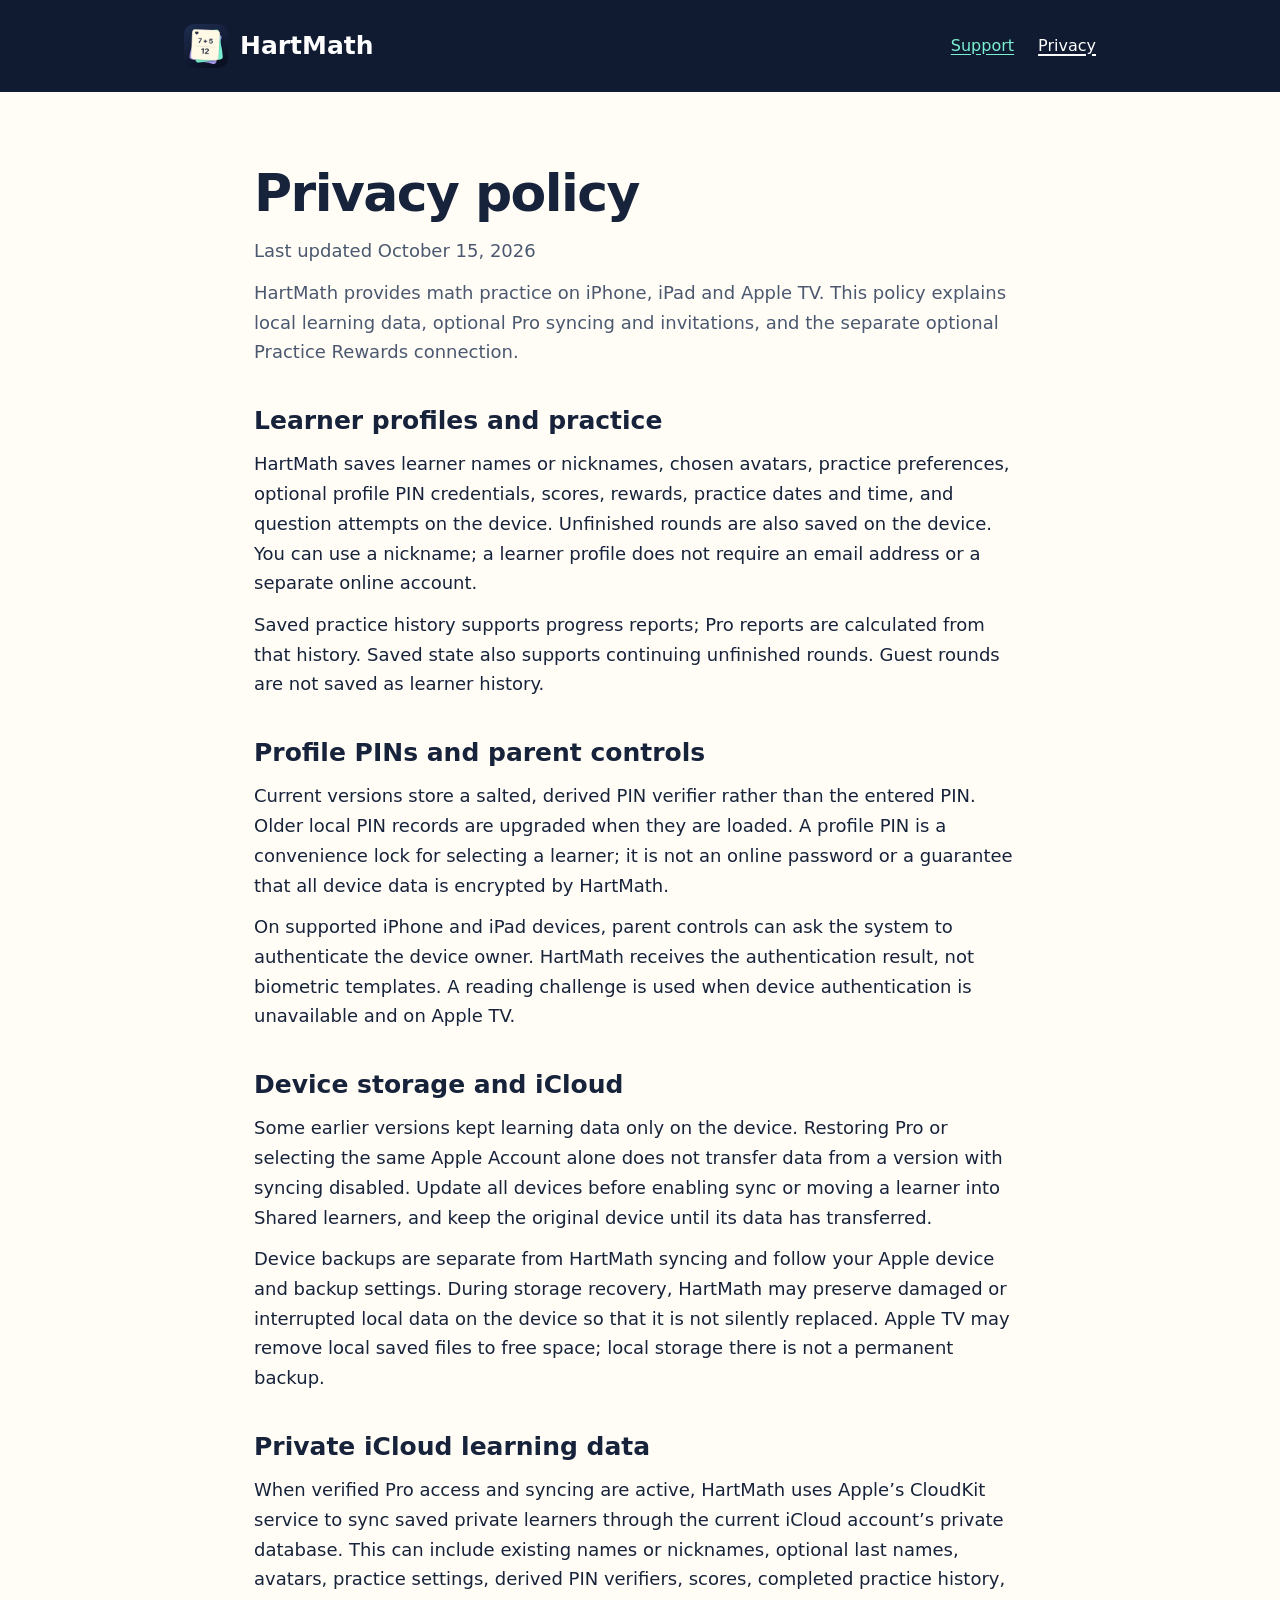
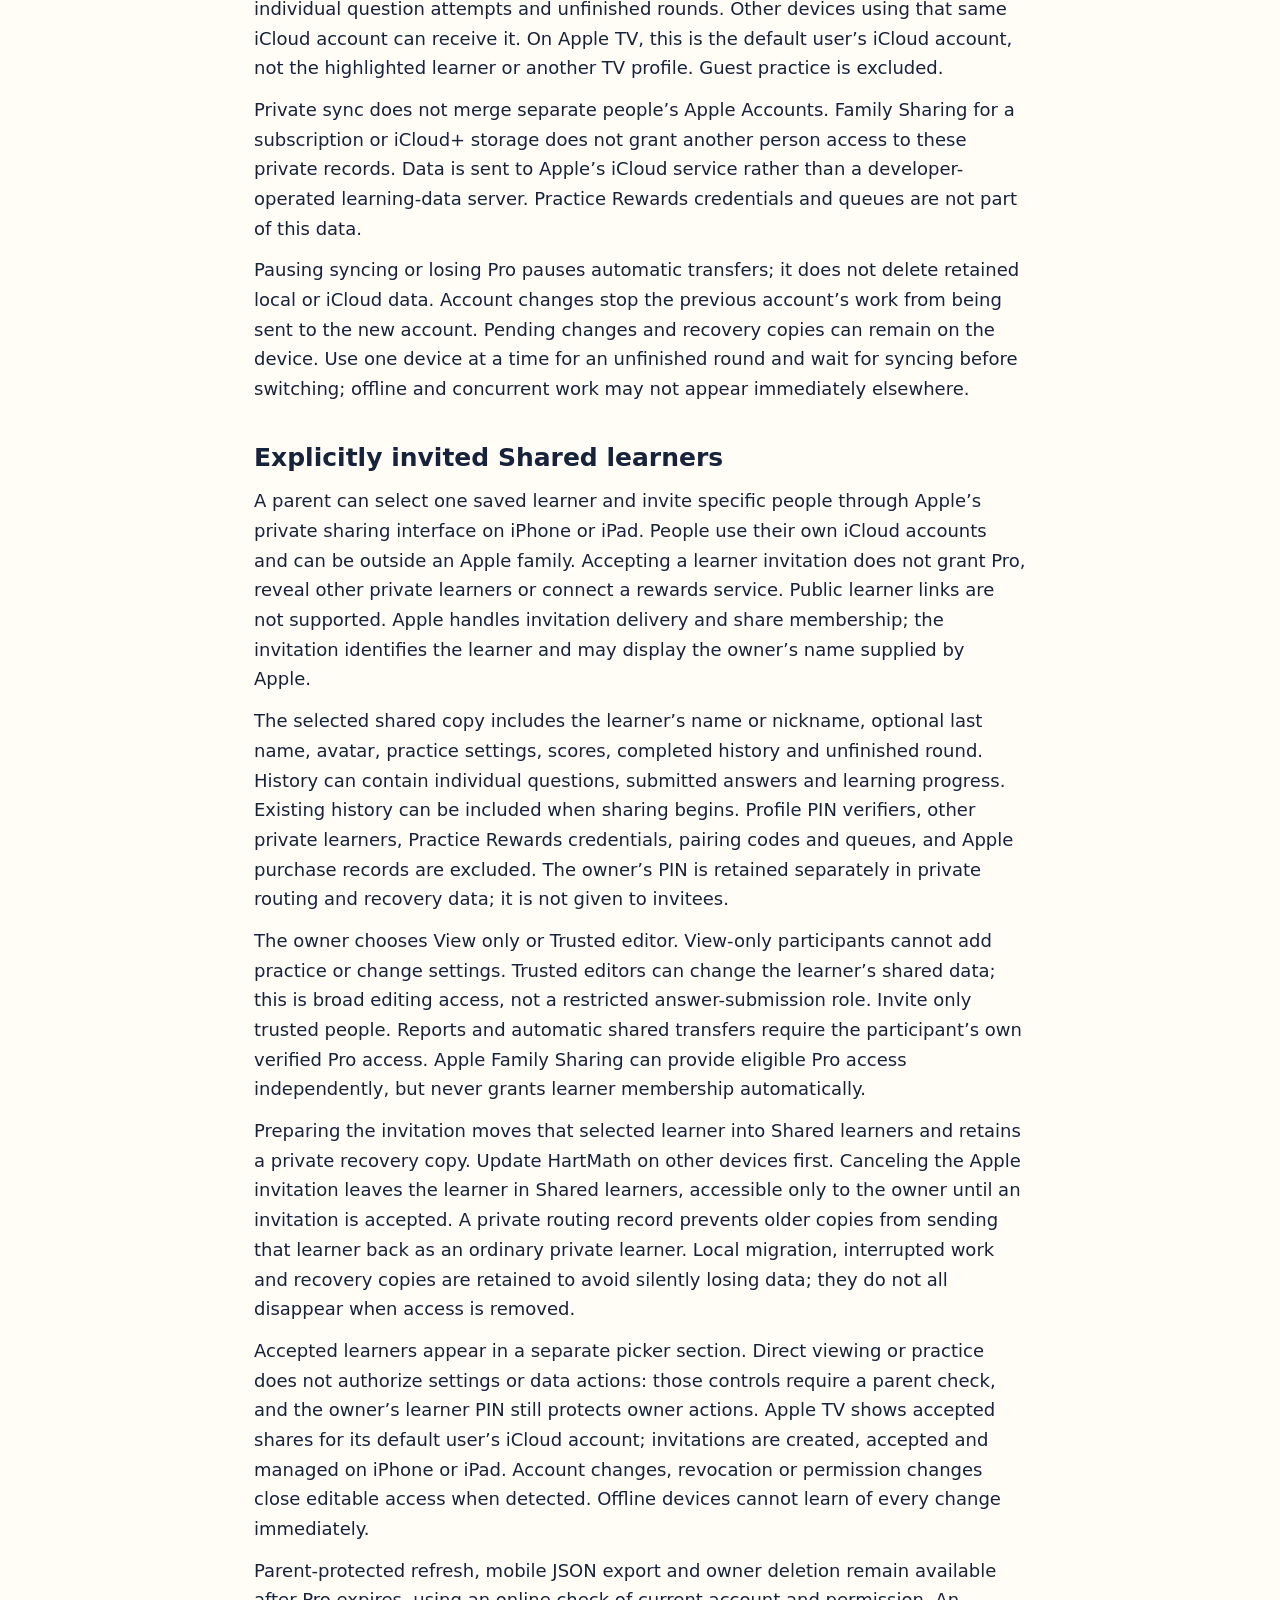
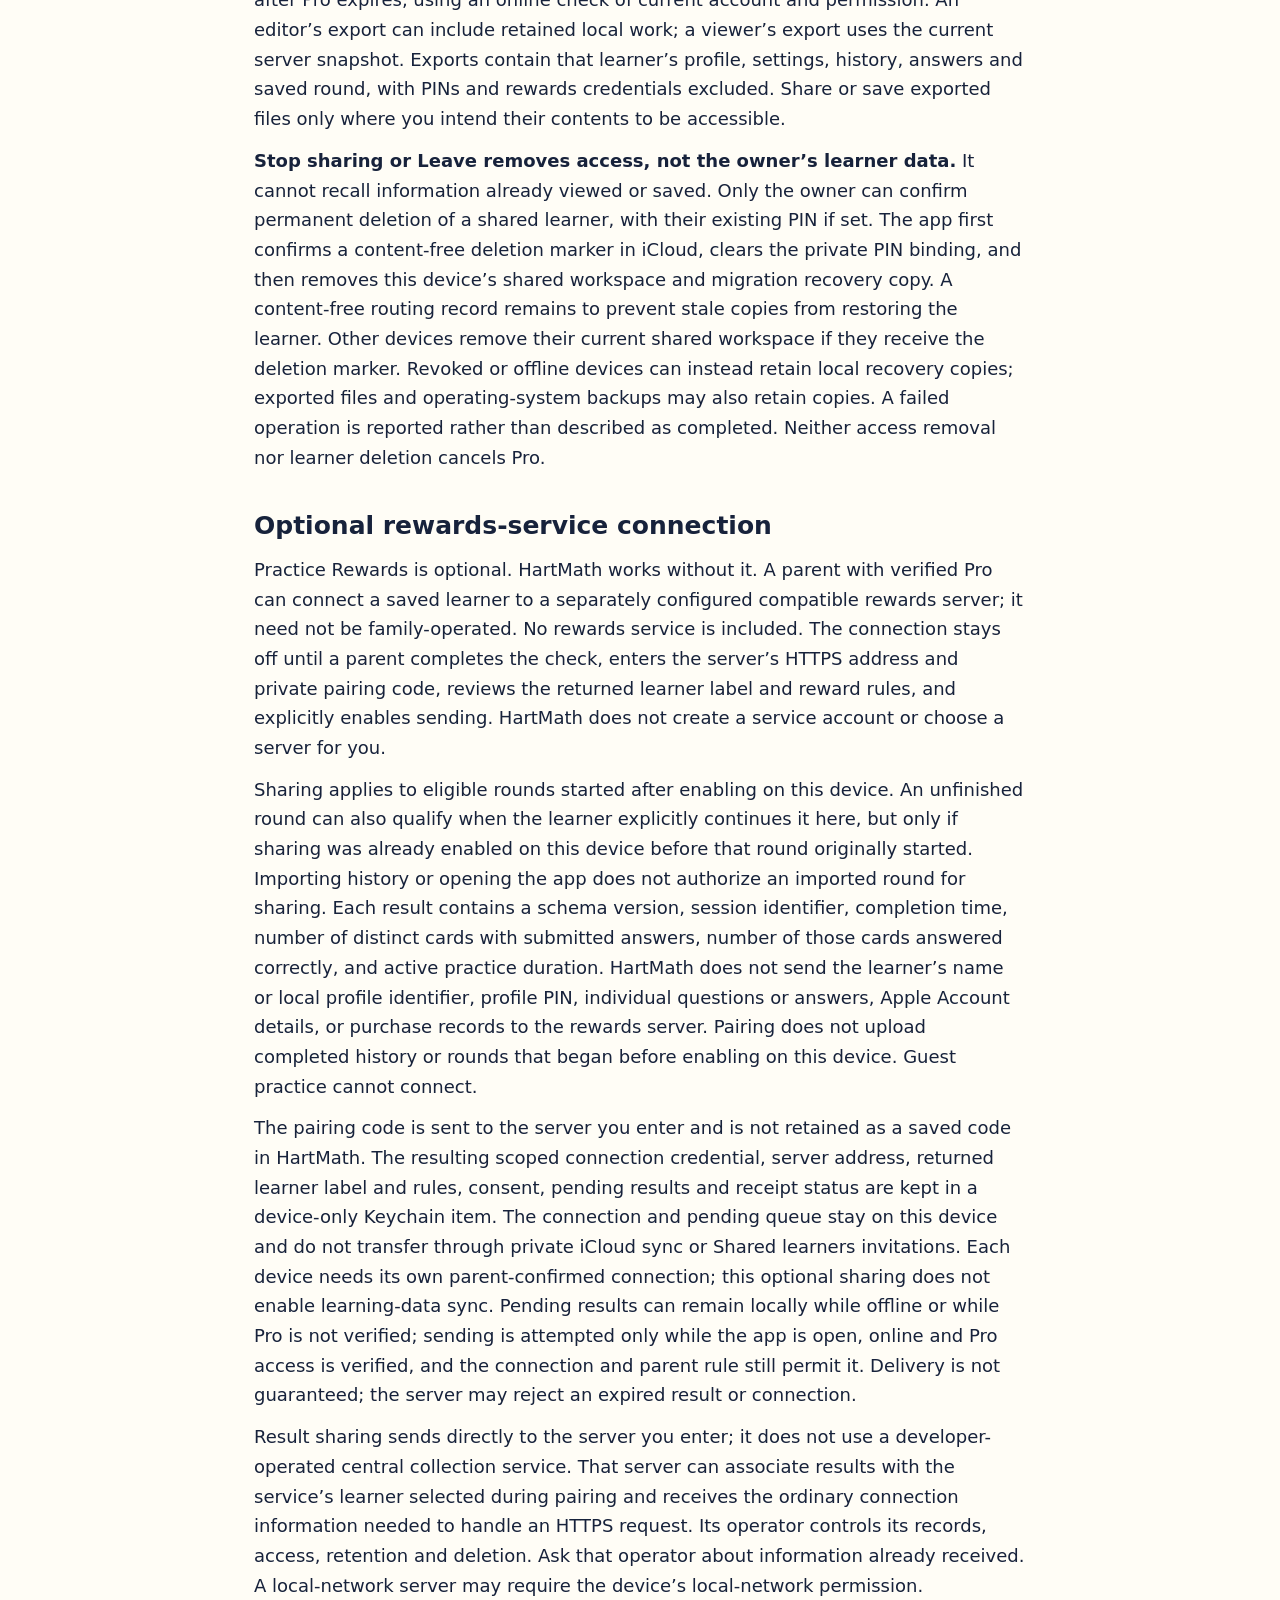
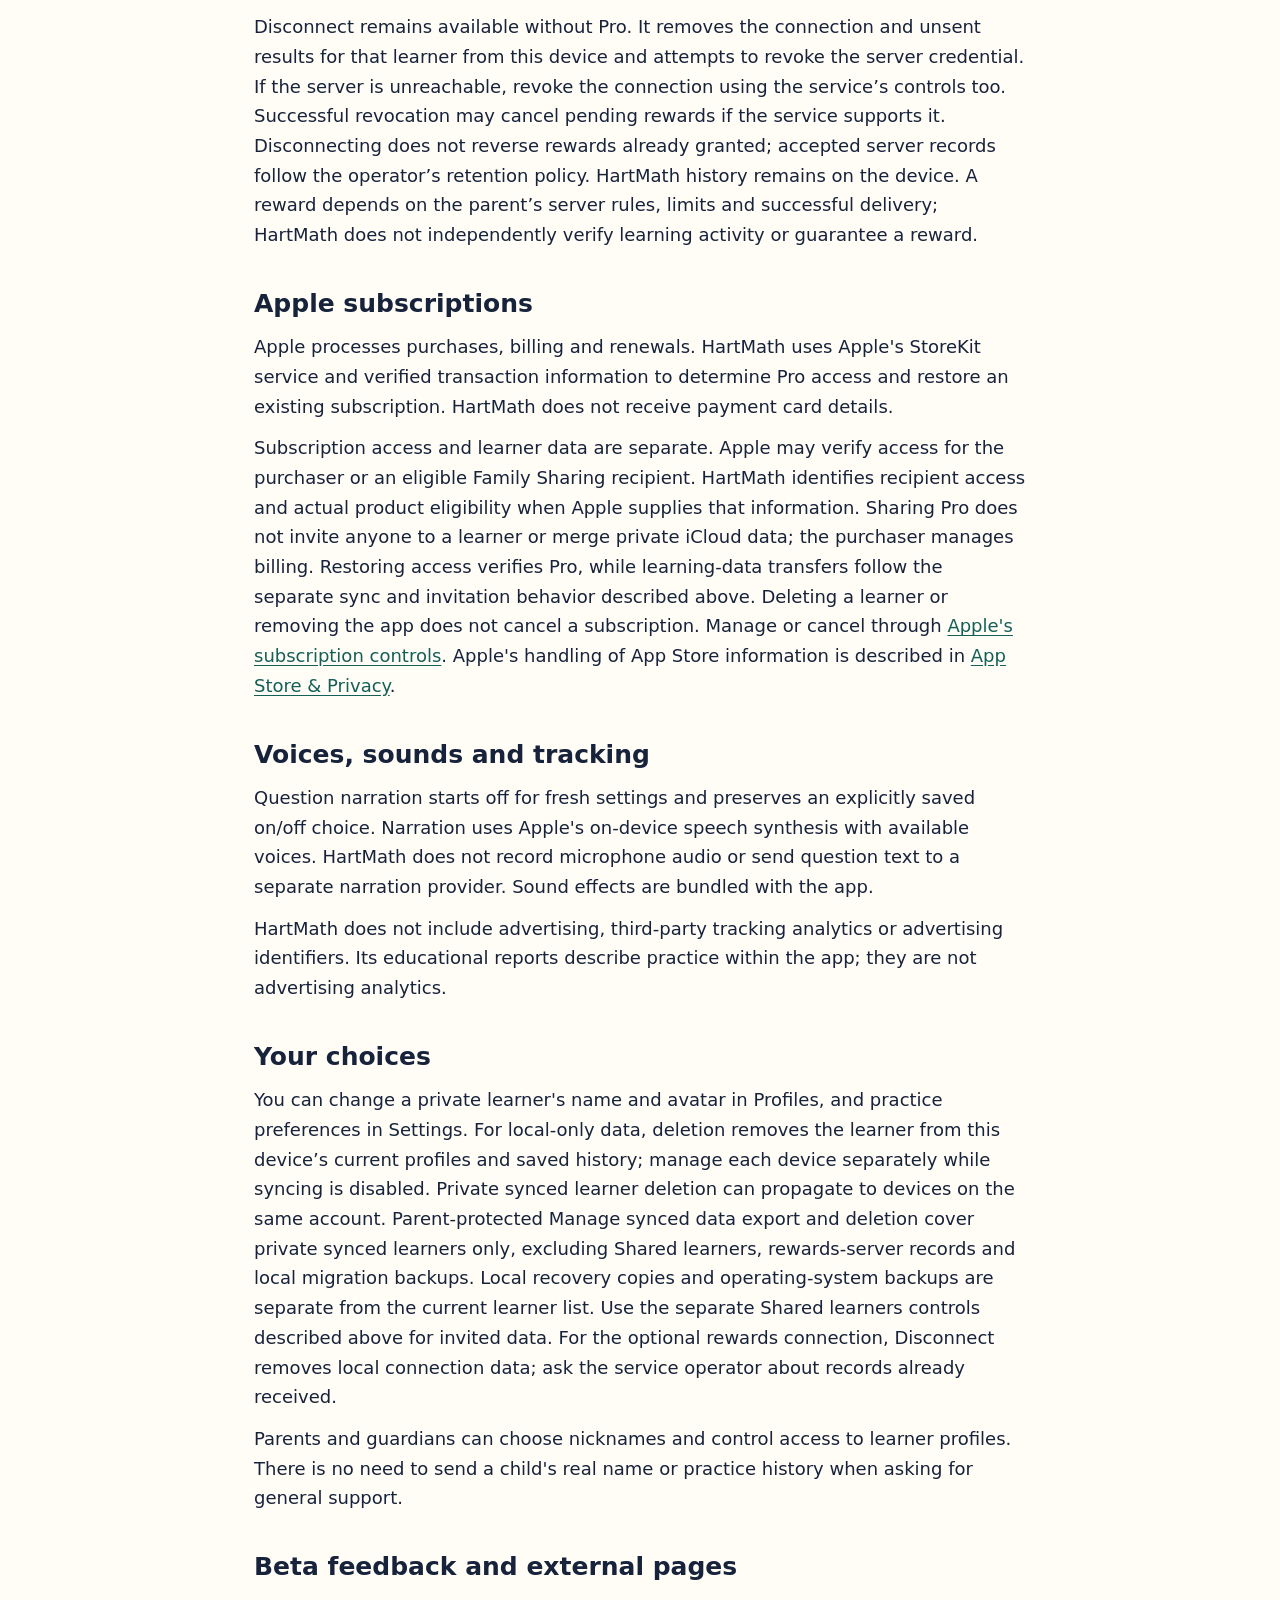
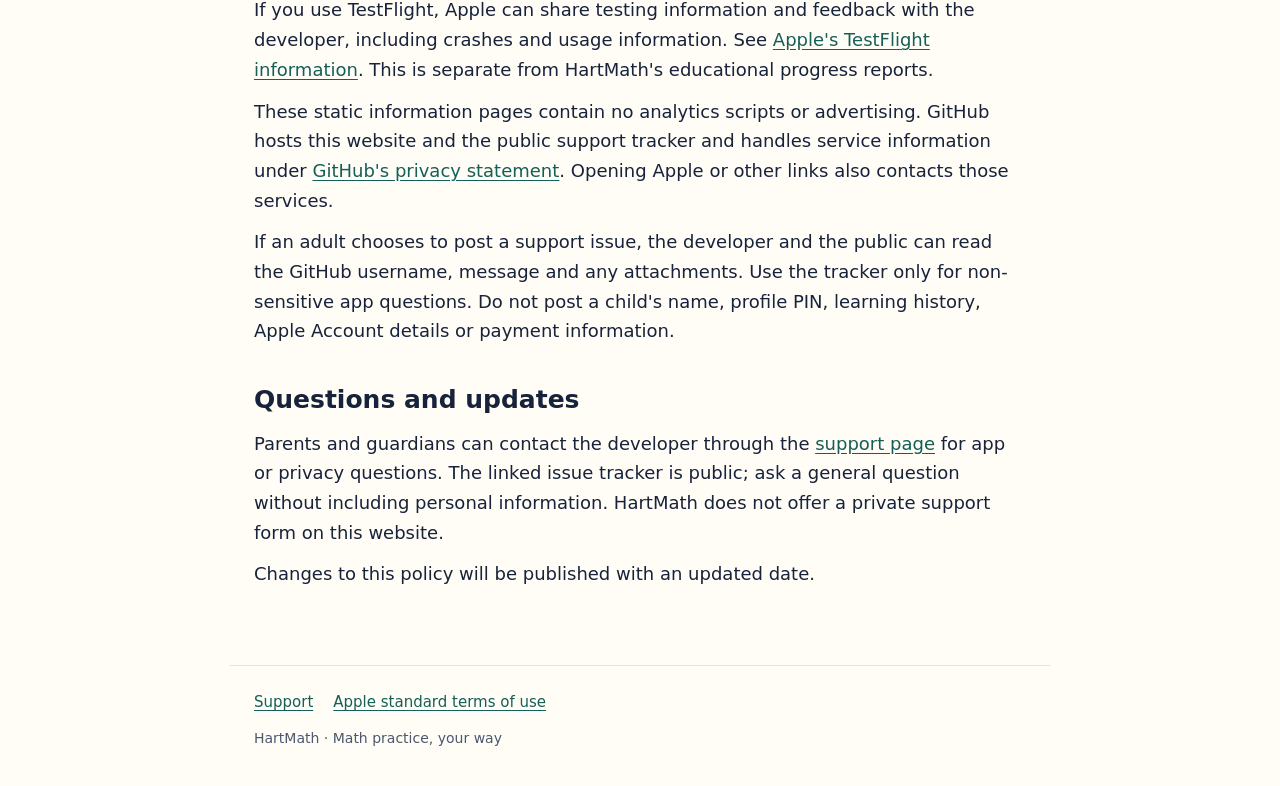
==== commit 76c35d59: "Prepare clear HartMath release, support and privacy guidance" ====
--- a/privacy/index.html
+++ b/privacy/index.html
@@ -17,9 +17,8 @@
   </div></header>
   <main id="main">
     <h1>Privacy policy</h1>
-    <p class="date">Last updated October 13, 2026 · Build 10 and compatibility guidance for builds 6 and 7</p>
-    <p class="lede">HartMath is a math practice app for iPhone, iPad and Apple TV. This policy covers HartMath 1.2 (10), with compatibility guidance for earlier builds 1.2 (6) and 1.2 (7). Check your installed build before following version-specific guidance.</p>
-    <div class="notice"><p><strong>HartMath 1.2 (10) is available to the existing internal TestFlight testers on iPhone, iPad and Apple TV.</strong> Check the version and build shown in TestFlight. Apple Family Sharing recipient access and Production iCloud transfers still need real-account testing.</p></div>
+    <p class="date">Last updated October 15, 2026</p>
+    <p class="lede">HartMath provides math practice on iPhone, iPad and Apple TV. This policy explains local learning data, optional Pro syncing and invitations, and the separate optional Practice Rewards connection.</p>
 
     <h2>Learner profiles and practice</h2>
     <p>HartMath saves learner names or nicknames, chosen avatars, practice preferences, optional profile PIN credentials, scores, rewards, practice dates and time, and question attempts on the device. Unfinished rounds are also saved on the device. You can use a nickname; a learner profile does not require an email address or a separate online account.</p>
@@ -30,15 +29,15 @@
     <p>On supported iPhone and iPad devices, parent controls can ask the system to authenticate the device owner. HartMath receives the authentication result, not biometric templates. A reading challenge is used when device authentication is unavailable and on Apple TV.</p>
 
     <h2>Device storage and iCloud</h2>
-    <div class="notice"><p><strong>iCloud learning-data syncing is disabled in builds 6 and 7.</strong> These builds do not upload learner profiles, practice history or unfinished rounds to iCloud or a HartMath learning-data server. Selecting the same Apple Account on another device does not transfer that learner data.</p></div>
+    <p>Some earlier versions kept learning data only on the device. Restoring Pro or selecting the same Apple Account alone does not transfer data from a version with syncing disabled. Update all devices before enabling sync or moving a learner into Shared learners, and keep the original device until its data has transferred.</p>
     <p>Device backups are separate from HartMath syncing and follow your Apple device and backup settings. During storage recovery, HartMath may preserve damaged or interrupted local data on the device so that it is not silently replaced. Apple TV may remove local saved files to free space; local storage there is not a permanent backup.</p>
 
-    <h2 id="private-sync">Build 10: private iCloud learning data</h2>
+    <h2 id="private-sync">Private iCloud learning data</h2>
     <p>When verified Pro access and syncing are active, HartMath uses Apple’s CloudKit service to sync saved private learners through the current iCloud account’s private database. This can include existing names or nicknames, optional last names, avatars, practice settings, derived PIN verifiers, scores, completed practice history, individual question attempts and unfinished rounds. Other devices using that same iCloud account can receive it. On Apple TV, this is the default user’s iCloud account, not the highlighted learner or another TV profile. Guest practice is excluded.</p>
     <p>Private sync does not merge separate people’s Apple Accounts. Family Sharing for a subscription or iCloud+ storage does not grant another person access to these private records. Data is sent to Apple’s iCloud service rather than a developer-operated learning-data server. Practice Rewards credentials and queues are not part of this data.</p>
     <p>Pausing syncing or losing Pro pauses automatic transfers; it does not delete retained local or iCloud data. Account changes stop the previous account’s work from being sent to the new account. Pending changes and recovery copies can remain on the device. Use one device at a time for an unfinished round and wait for syncing before switching; offline and concurrent work may not appear immediately elsewhere.</p>
 
-    <h2 id="shared-learners">Build 10: explicitly invited Shared learners</h2>
+    <h2 id="shared-learners">Explicitly invited Shared learners</h2>
     <p>A parent can select one saved learner and invite specific people through Apple’s private sharing interface on iPhone or iPad. People use their own iCloud accounts and can be outside an Apple family. Accepting a learner invitation does not grant Pro, reveal other private learners or connect a rewards service. Public learner links are not supported. Apple handles invitation delivery and share membership; the invitation identifies the learner and may display the owner’s name supplied by Apple.</p>
     <p>The selected shared copy includes the learner’s name or nickname, optional last name, avatar, practice settings, scores, completed history and unfinished round. History can contain individual questions, submitted answers and learning progress. Existing history can be included when sharing begins. Profile PIN verifiers, other private learners, Practice Rewards credentials, pairing codes and queues, and Apple purchase records are excluded. The owner’s PIN is retained separately in private routing and recovery data; it is not given to invitees.</p>
     <p>The owner chooses View only or Trusted editor. View-only participants cannot add practice or change settings. Trusted editors can change the learner’s shared data; this is broad editing access, not a restricted answer-submission role. Invite only trusted people. Reports and automatic shared transfers require the participant’s own verified Pro access. Apple Family Sharing can provide eligible Pro access independently, but never grants learner membership automatically.</p>
@@ -48,7 +47,7 @@
     <p><strong>Stop sharing or Leave removes access, not the owner’s learner data.</strong> It cannot recall information already viewed or saved. Only the owner can confirm permanent deletion of a shared learner, with their existing PIN if set. The app first confirms a content-free deletion marker in iCloud, clears the private PIN binding, and then removes this device’s shared workspace and migration recovery copy. A content-free routing record remains to prevent stale copies from restoring the learner. Other devices remove their current shared workspace if they receive the deletion marker. Revoked or offline devices can instead retain local recovery copies; exported files and operating-system backups may also retain copies. A failed operation is reported rather than described as completed. Neither access removal nor learner deletion cancels Pro.</p>
 
     <h2>Optional rewards-service connection</h2>
-    <p>This connection is named BrightTurn in builds 6 and 7 and Practice Rewards in build 10. HartMath works without it. A parent with verified Pro can connect a saved learner to a separately configured compatible rewards server; it need not be family-operated. No rewards service is included, and live reward delivery has not been qualified. The connection stays off until a parent completes the check, enters the server’s HTTPS address and private pairing code, reviews the returned learner label and reward rules, and explicitly enables sending. HartMath does not create a service account or choose a server for you.</p>
+    <p>Practice Rewards is optional. HartMath works without it. A parent with verified Pro can connect a saved learner to a separately configured compatible rewards server; it need not be family-operated. No rewards service is included. The connection stays off until a parent completes the check, enters the server’s HTTPS address and private pairing code, reviews the returned learner label and reward rules, and explicitly enables sending. HartMath does not create a service account or choose a server for you.</p>
     <p>Sharing applies to eligible rounds started after enabling on this device. An unfinished round can also qualify when the learner explicitly continues it here, but only if sharing was already enabled on this device before that round originally started. Importing history or opening the app does not authorize an imported round for sharing. Each result contains a schema version, session identifier, completion time, number of distinct cards with submitted answers, number of those cards answered correctly, and active practice duration. HartMath does not send the learner’s name or local profile identifier, profile PIN, individual questions or answers, Apple Account details, or purchase records to the rewards server. Pairing does not upload completed history or rounds that began before enabling on this device. Guest practice cannot connect.</p>
     <p>The pairing code is sent to the server you enter and is not retained as a saved code in HartMath. The resulting scoped connection credential, server address, returned learner label and rules, consent, pending results and receipt status are kept in a device-only Keychain item. The connection and pending queue stay on this device and do not transfer through private iCloud sync or Shared learners invitations. Each device needs its own parent-confirmed connection; this optional sharing does not enable learning-data sync. Pending results can remain locally while offline or while Pro is not verified; sending is attempted only while the app is open, online and Pro access is verified, and the connection and parent rule still permit it. Delivery is not guaranteed; the server may reject an expired result or connection.</p>
     <p>Result sharing sends directly to the server you enter; it does not use a developer-operated central collection service. That server can associate results with the service’s learner selected during pairing and receives the ordinary connection information needed to handle an HTTPS request. Its operator controls its records, access, retention and deletion. Ask that operator about information already received. A local-network server may require the device’s local-network permission.</p>
@@ -56,14 +55,14 @@
 
     <h2>Apple subscriptions</h2>
     <p>Apple processes purchases, billing and renewals. HartMath uses Apple's StoreKit service and verified transaction information to determine Pro access and restore an existing subscription. HartMath does not receive payment card details.</p>
-    <p>Subscription access and learner data are separate. Apple may verify access for the purchaser or an eligible Family Sharing recipient. Build 10 identifies recipient access and actual product eligibility when Apple supplies that information. Sharing Pro does not invite anyone to a learner or merge private iCloud data; the purchaser manages billing. Restoring access verifies Pro, while learning-data transfers follow the separate version-specific sync and invitation behavior described above. Deleting a learner or removing the app does not cancel a subscription. Manage or cancel through <a href="https://support.apple.com/en-us/118428">Apple's subscription controls</a>. Apple's handling of App Store information is described in <a href="https://www.apple.com/legal/privacy/data/en/app-store/">App Store &amp; Privacy</a>.</p>
+    <p>Subscription access and learner data are separate. Apple may verify access for the purchaser or an eligible Family Sharing recipient. HartMath identifies recipient access and actual product eligibility when Apple supplies that information. Sharing Pro does not invite anyone to a learner or merge private iCloud data; the purchaser manages billing. Restoring access verifies Pro, while learning-data transfers follow the separate sync and invitation behavior described above. Deleting a learner or removing the app does not cancel a subscription. Manage or cancel through <a href="https://support.apple.com/en-us/118428">Apple's subscription controls</a>. Apple's handling of App Store information is described in <a href="https://www.apple.com/legal/privacy/data/en/app-store/">App Store &amp; Privacy</a>.</p>
 
     <h2>Voices, sounds and tracking</h2>
-    <p>In builds 7 and 10, question narration starts off for fresh settings and preserves an explicitly saved on/off choice. Narration uses Apple's on-device speech synthesis with available voices. HartMath does not record microphone audio or send question text to a separate narration provider. Sound effects are bundled with the app.</p>
+    <p>Question narration starts off for fresh settings and preserves an explicitly saved on/off choice. Narration uses Apple's on-device speech synthesis with available voices. HartMath does not record microphone audio or send question text to a separate narration provider. Sound effects are bundled with the app.</p>
     <p>HartMath does not include advertising, third-party tracking analytics or advertising identifiers. Its educational reports describe practice within the app; they are not advertising analytics.</p>
 
     <h2>Your choices</h2>
-    <p>You can change a private learner's name and avatar in Profiles, and practice preferences in Settings. In builds 6 and 7, deletion removes the learner from this device’s current profiles and saved history; manage each device separately while syncing is disabled. In build 10, private synced learner deletion can propagate to devices on the same account. Parent-protected Manage synced data export and deletion cover private synced learners only, excluding Shared learners, rewards-server records and local migration backups. Local recovery copies and operating-system backups are separate from the current learner list. Use the separate Shared learners controls described above for invited data. For the optional rewards connection, Disconnect removes local connection data; ask the service operator about records already received.</p>
+    <p>You can change a private learner's name and avatar in Profiles, and practice preferences in Settings. For local-only data, deletion removes the learner from this device’s current profiles and saved history; manage each device separately while syncing is disabled. Private synced learner deletion can propagate to devices on the same account. Parent-protected Manage synced data export and deletion cover private synced learners only, excluding Shared learners, rewards-server records and local migration backups. Local recovery copies and operating-system backups are separate from the current learner list. Use the separate Shared learners controls described above for invited data. For the optional rewards connection, Disconnect removes local connection data; ask the service operator about records already received.</p>
     <p>Parents and guardians can choose nicknames and control access to learner profiles. There is no need to send a child's real name or practice history when asking for general support.</p>
 
     <h2>Beta feedback and external pages</h2>
@@ -75,6 +74,6 @@
     <p>Parents and guardians can contact the developer through the <a href="../support/#contact">support page</a> for app or privacy questions. The linked issue tracker is public; ask a general question without including personal information. HartMath does not offer a private support form on this website.</p>
     <p>Changes to this policy will be published with an updated date.</p>
   </main>
-  <footer><a href="../support/">Support</a><a href="https://www.apple.com/legal/internet-services/itunes/dev/stdeula/">Apple standard terms of use</a><p>HartMath · Help for parents and teachers</p></footer>
+  <footer><a href="../support/">Support</a><a href="https://www.apple.com/legal/internet-services/itunes/dev/stdeula/">Apple standard terms of use</a><p>HartMath · Math practice, your way</p></footer>
 </body>
 </html>
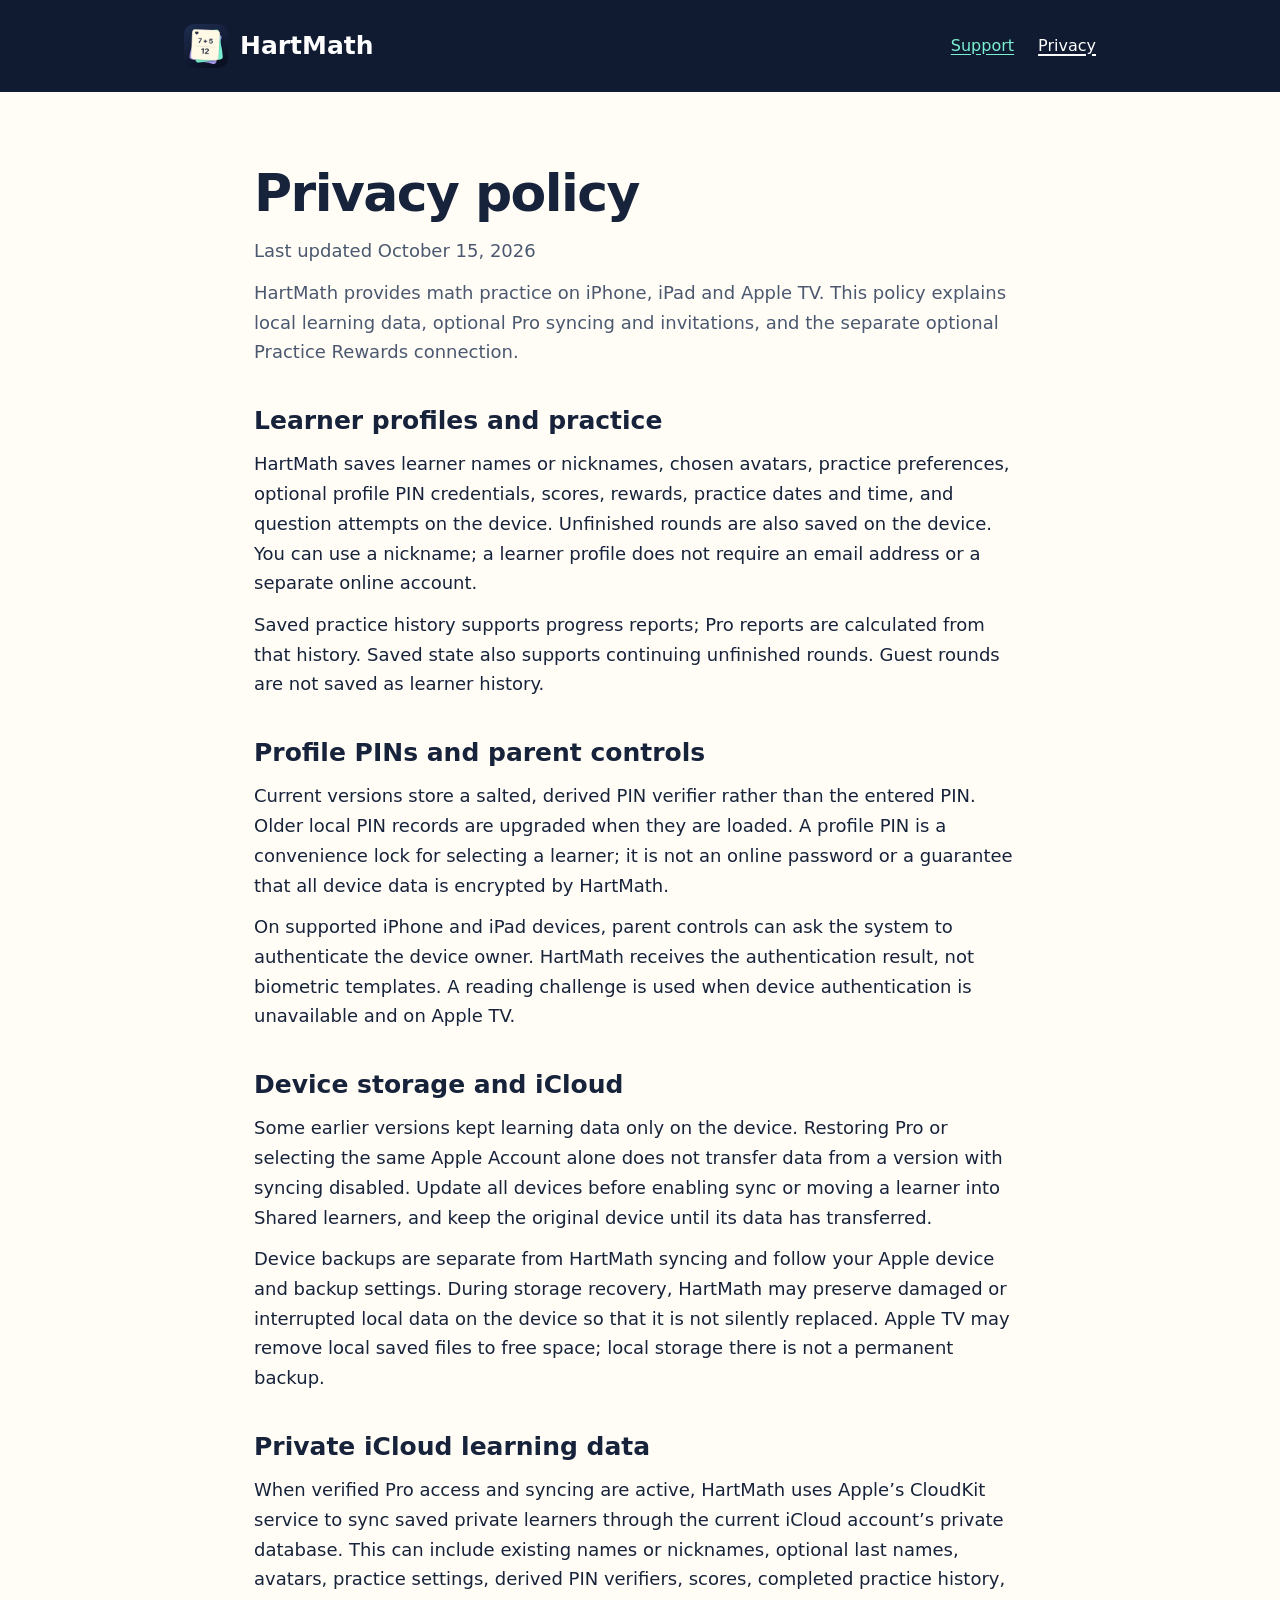
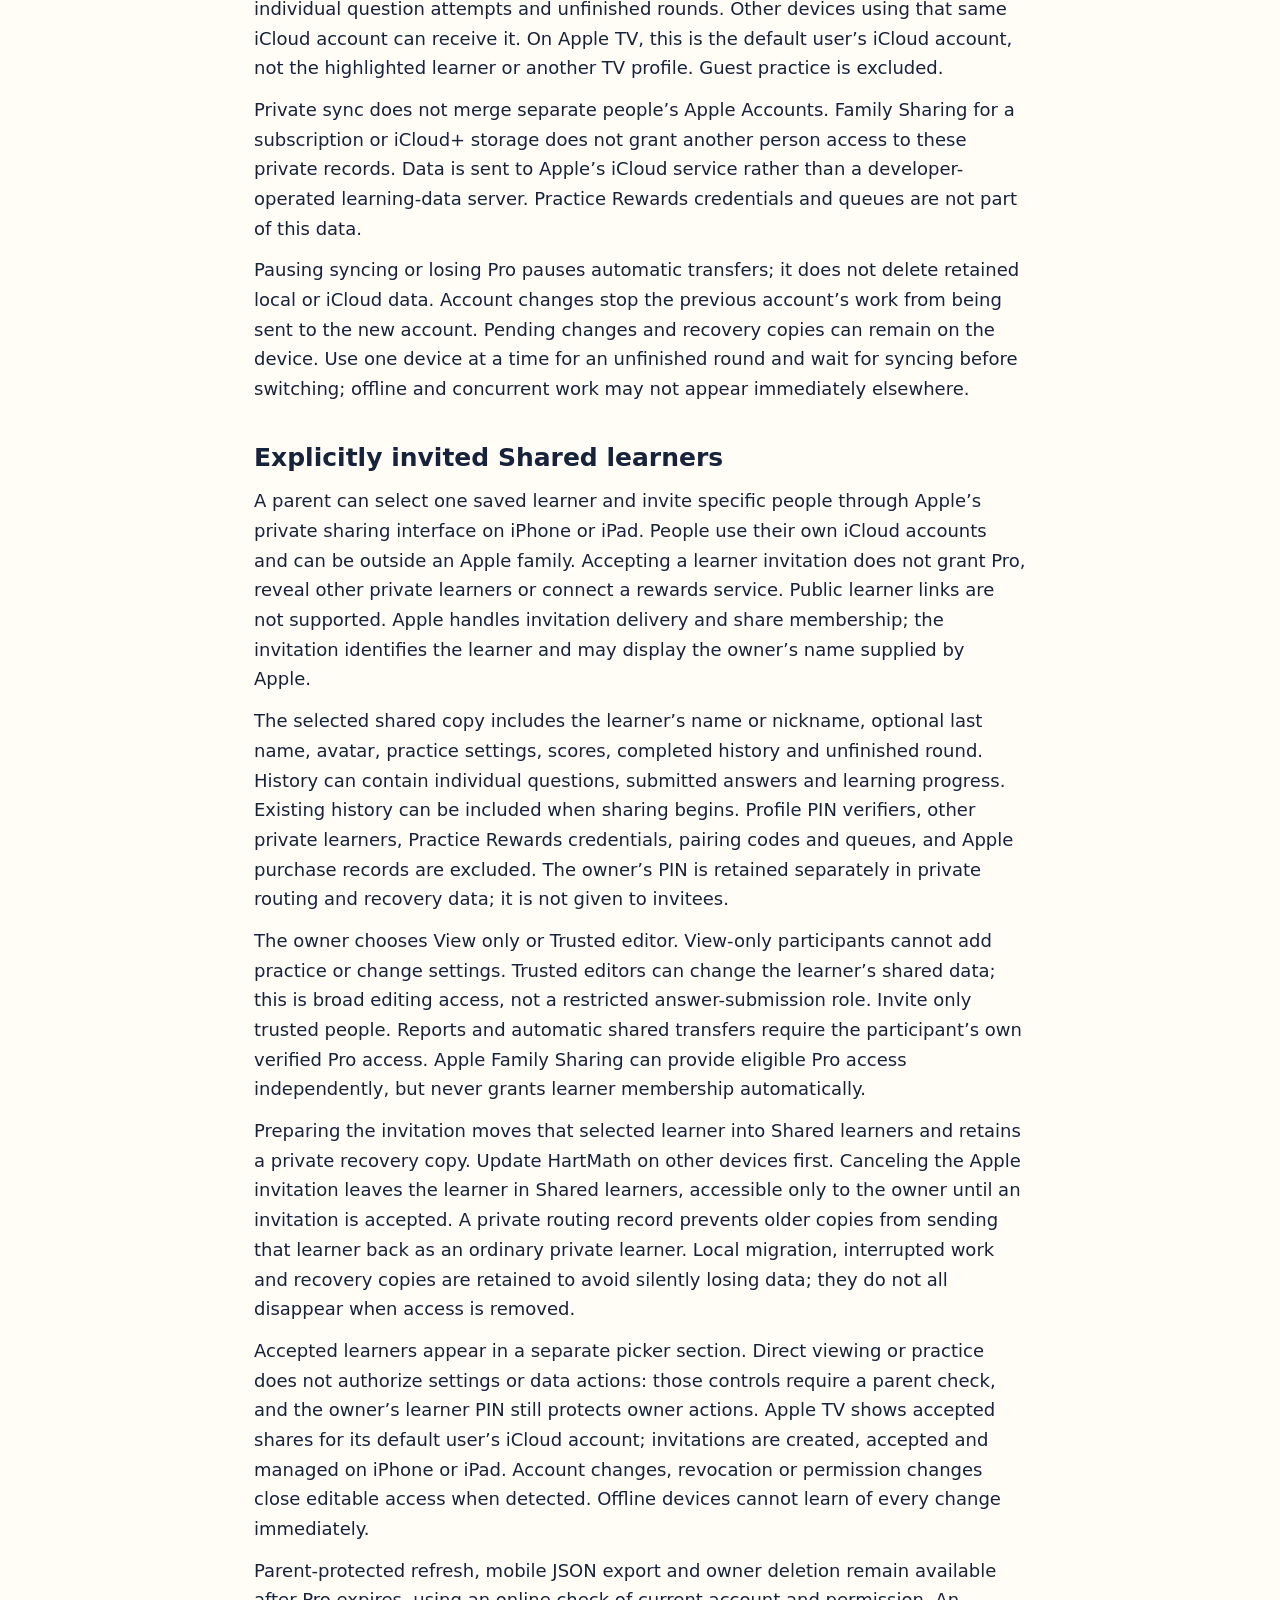
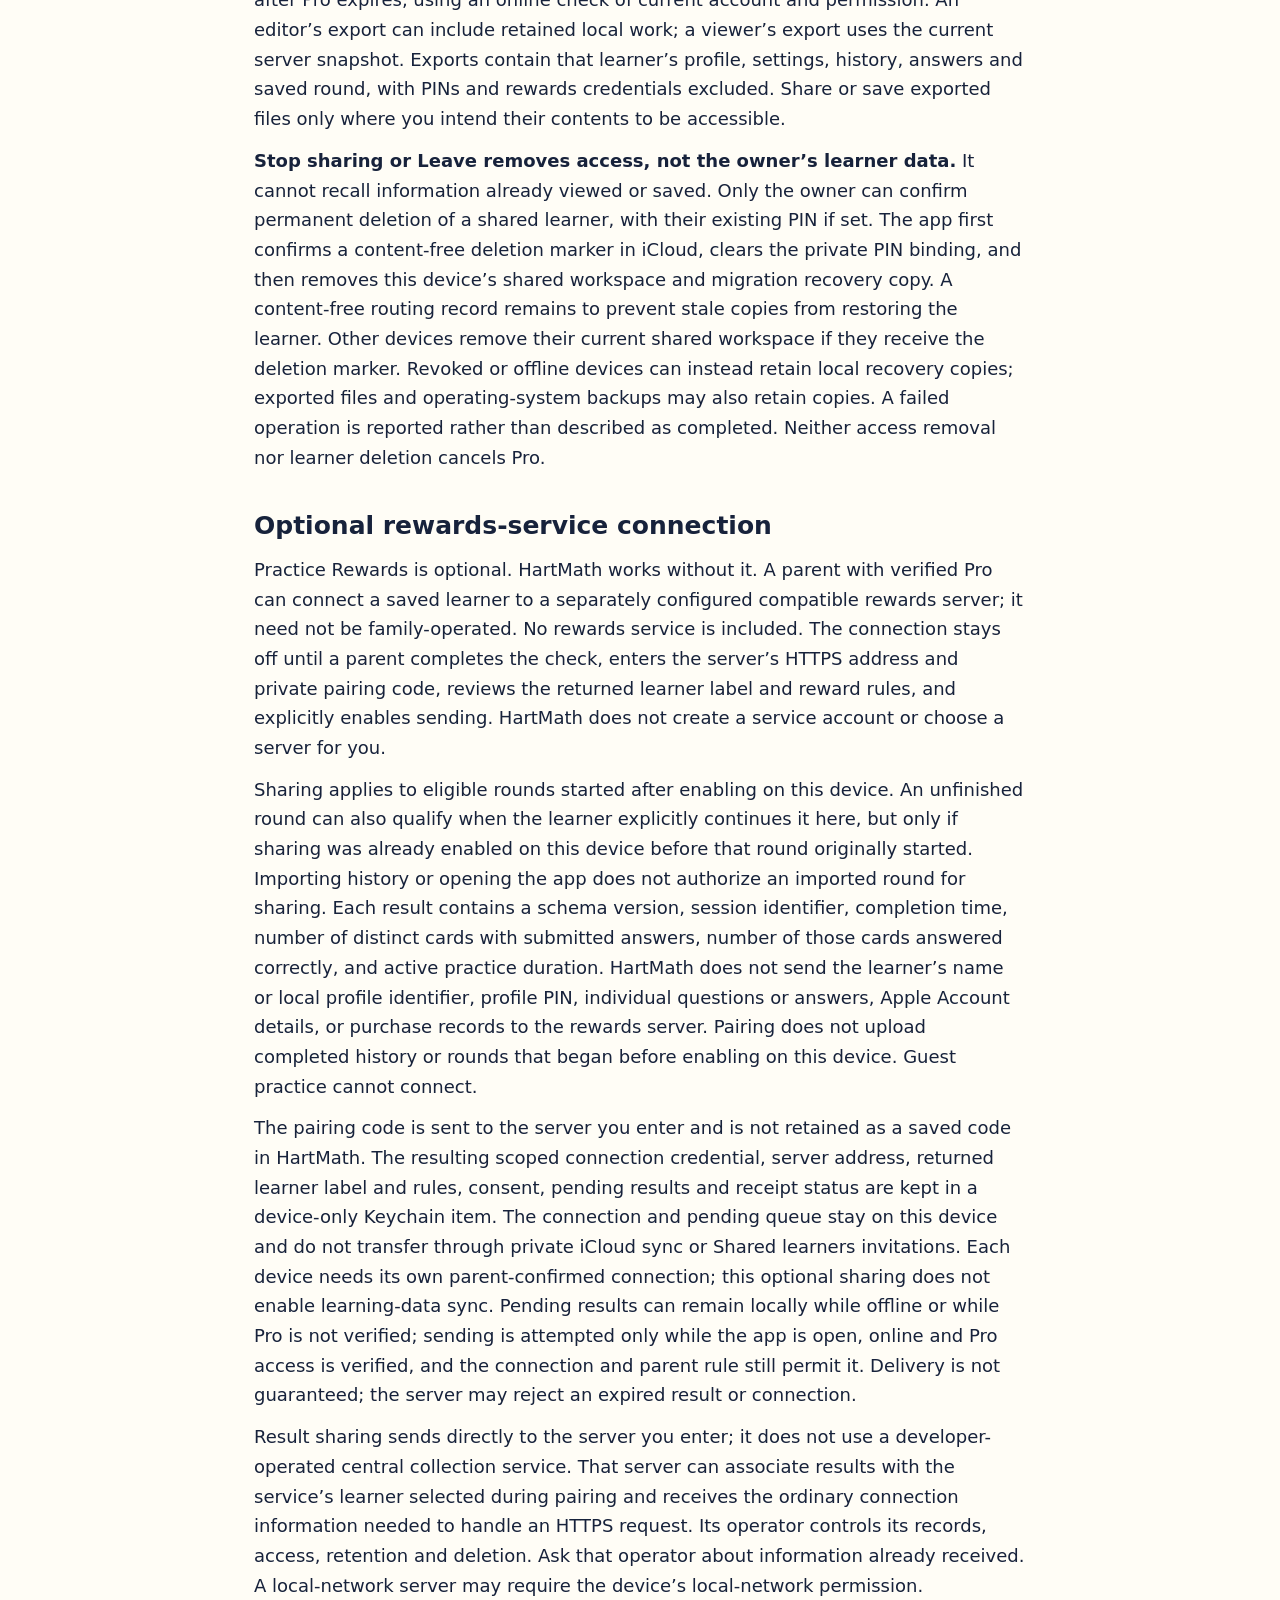
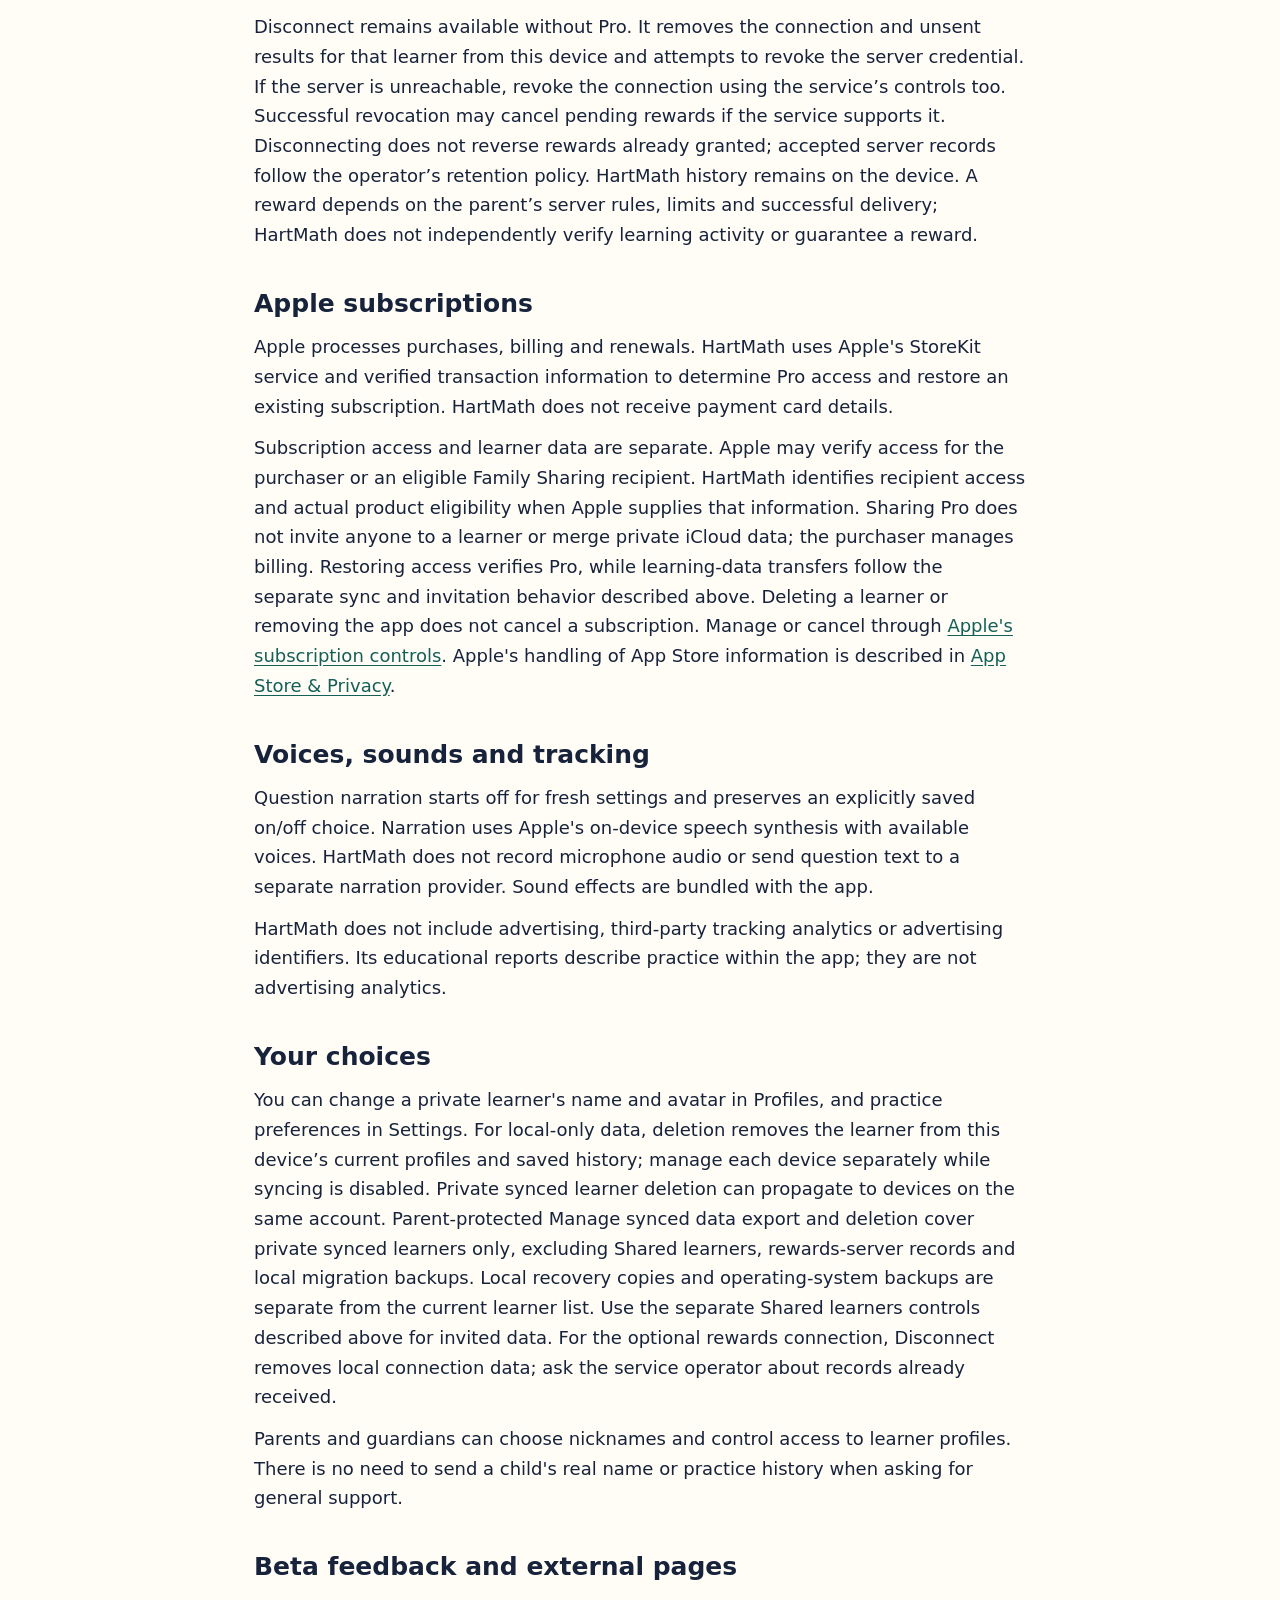
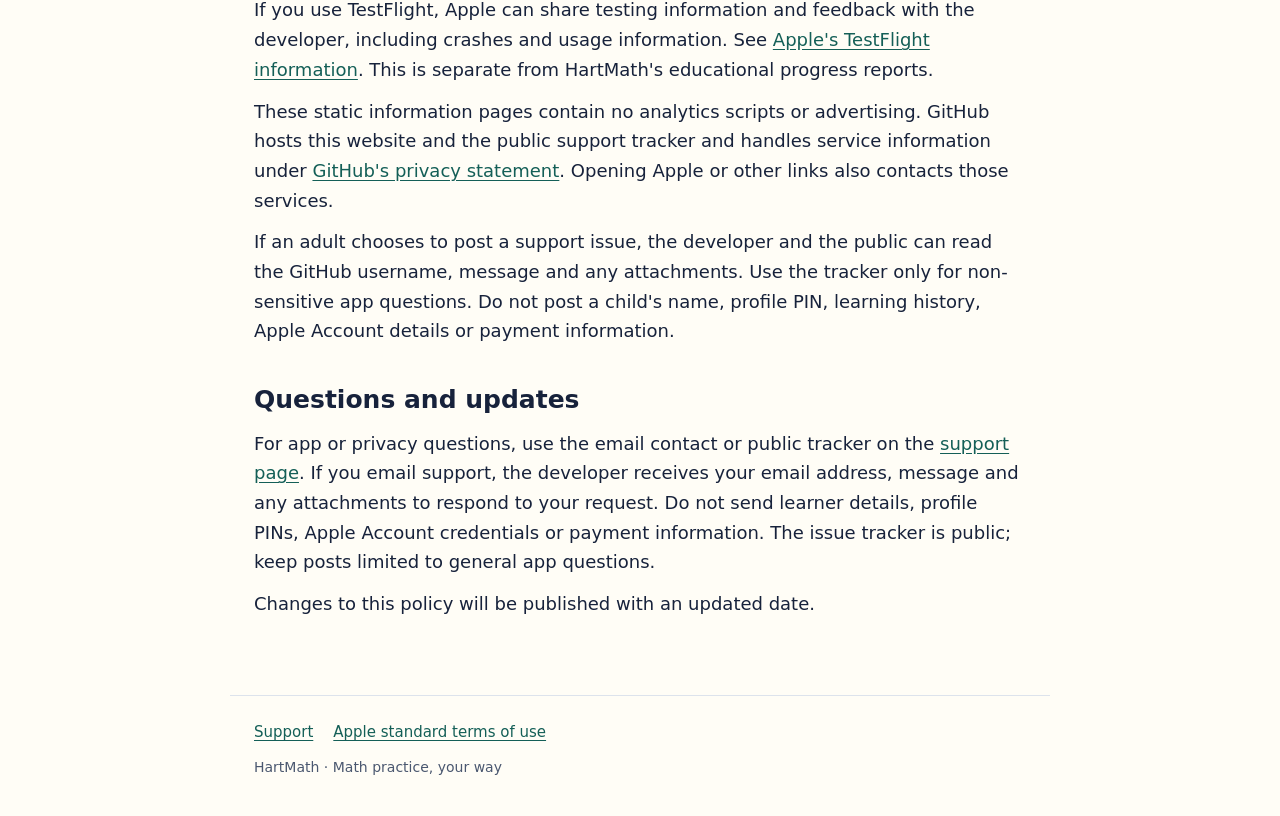
==== commit 48e62d96: "Add public HartMath support email contact" ====
--- a/privacy/index.html
+++ b/privacy/index.html
@@ -6,6 +6,22 @@
   <meta name="description" content="How HartMath handles learner profiles, practice history, optional profile PINs, Apple subscriptions, optional rewards-service connections, learner invitations and narration.">
   <title>Privacy policy · HartMath</title>
   <link rel="canonical" href="https://nahart86.github.io/HartMath-Support/privacy/">
+  <meta property="og:type" content="website">
+  <meta property="og:site_name" content="HartMath">
+  <meta property="og:locale" content="en_US">
+  <meta property="og:title" content="Privacy policy · HartMath">
+  <meta property="og:description" content="How HartMath handles learner profiles, practice history, optional profile PINs, Apple subscriptions, optional rewards-service connections, learner invitations and narration.">
+  <meta property="og:url" content="https://nahart86.github.io/HartMath-Support/privacy/">
+  <meta property="og:image" content="https://nahart86.github.io/HartMath-Support/assets/hartmath-logo.png">
+  <meta property="og:image:type" content="image/png">
+  <meta property="og:image:width" content="1024">
+  <meta property="og:image:height" content="1024">
+  <meta property="og:image:alt" content="HartMath logo: stacked flashcards showing 7 + 5 = 12 with a heart.">
+  <meta name="twitter:card" content="summary">
+  <meta name="twitter:title" content="Privacy policy · HartMath">
+  <meta name="twitter:description" content="How HartMath handles learner profiles, practice history, optional profile PINs, Apple subscriptions, optional rewards-service connections, learner invitations and narration.">
+  <meta name="twitter:image" content="https://nahart86.github.io/HartMath-Support/assets/hartmath-logo.png">
+  <meta name="twitter:image:alt" content="HartMath logo: stacked flashcards showing 7 + 5 = 12 with a heart.">
   <link rel="stylesheet" href="../styles.css">
   <link rel="icon" href="../assets/hartmath-logo.png">
 </head>
@@ -71,7 +87,7 @@
     <p>If an adult chooses to post a support issue, the developer and the public can read the GitHub username, message and any attachments. Use the tracker only for non-sensitive app questions. Do not post a child's name, profile PIN, learning history, Apple Account details or payment information.</p>
 
     <h2>Questions and updates</h2>
-    <p>Parents and guardians can contact the developer through the <a href="../support/#contact">support page</a> for app or privacy questions. The linked issue tracker is public; ask a general question without including personal information. HartMath does not offer a private support form on this website.</p>
+    <p>For app or privacy questions, use the email contact or public tracker on the <a href="../support/#contact">support page</a>. If you email support, the developer receives your email address, message and any attachments to respond to your request. Do not send learner details, profile PINs, Apple Account credentials or payment information. The issue tracker is public; keep posts limited to general app questions.</p>
     <p>Changes to this policy will be published with an updated date.</p>
   </main>
   <footer><a href="../support/">Support</a><a href="https://www.apple.com/legal/internet-services/itunes/dev/stdeula/">Apple standard terms of use</a><p>HartMath · Math practice, your way</p></footer>
